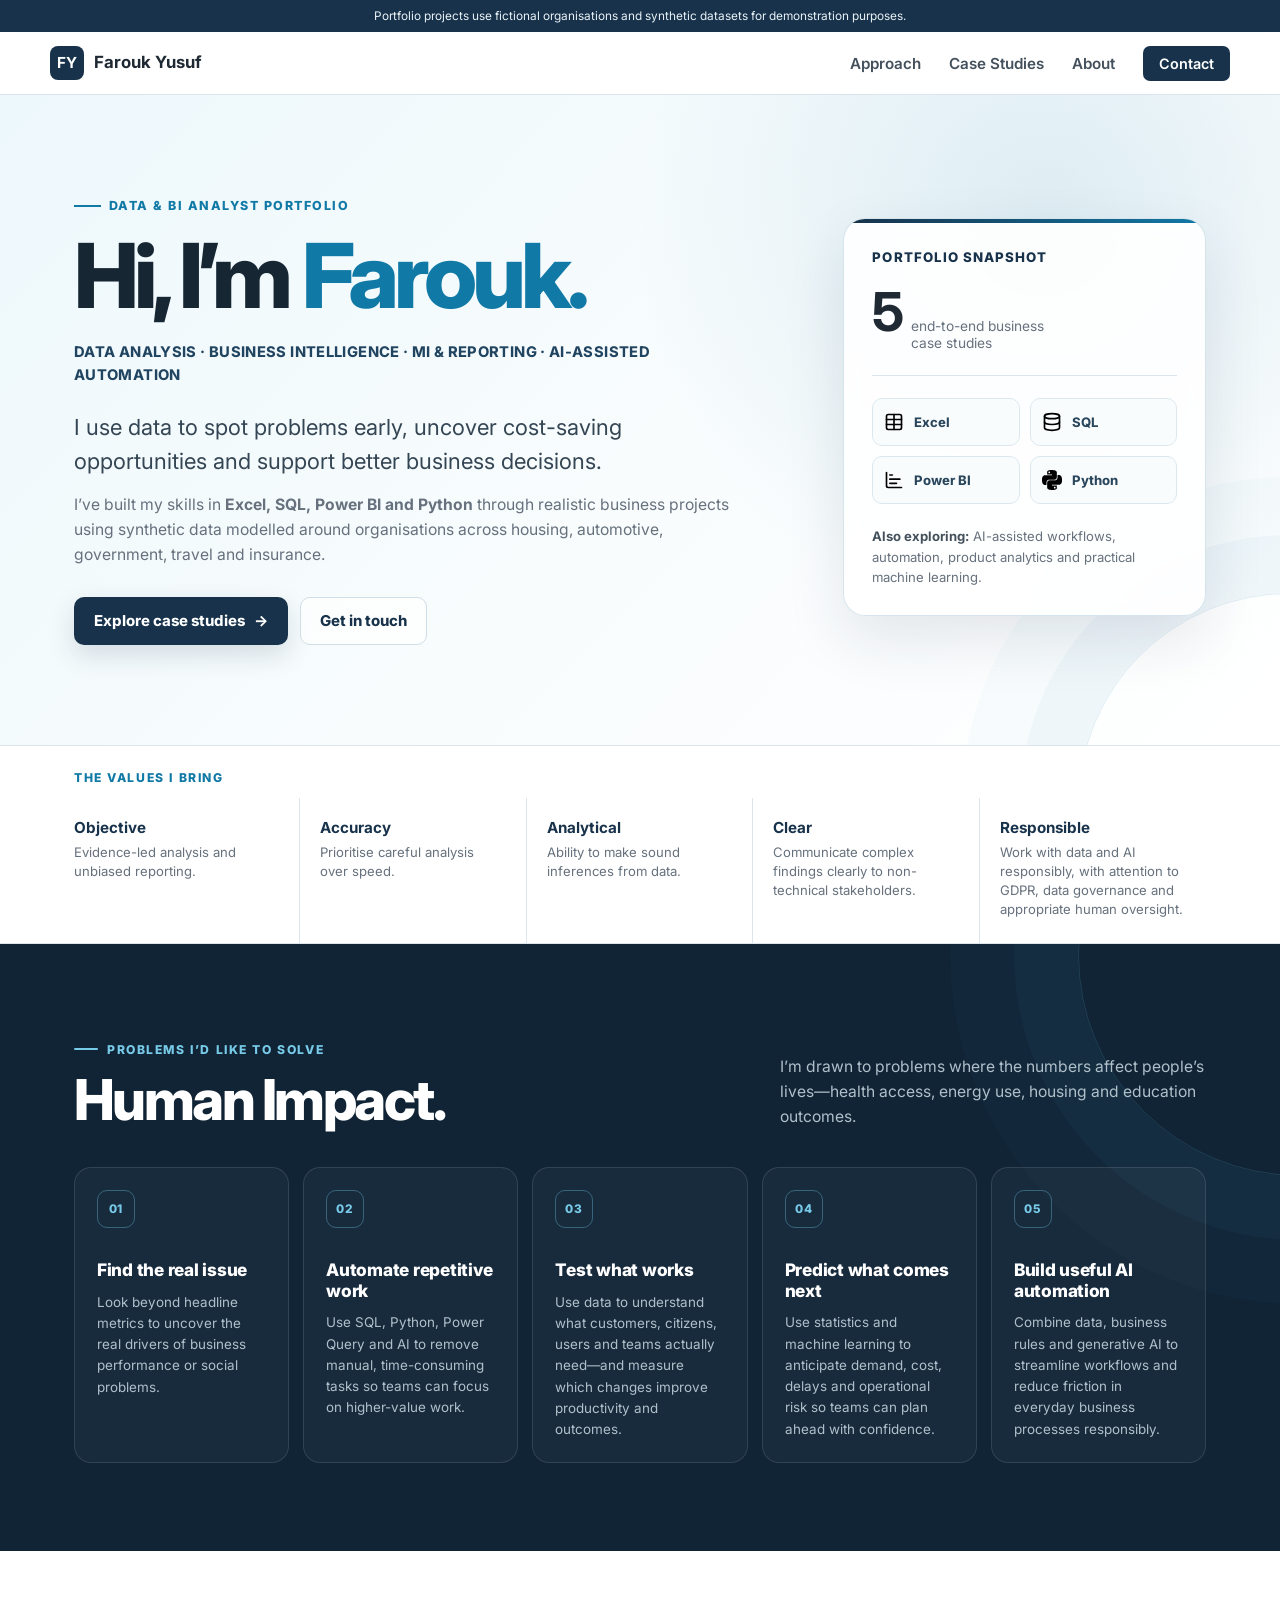
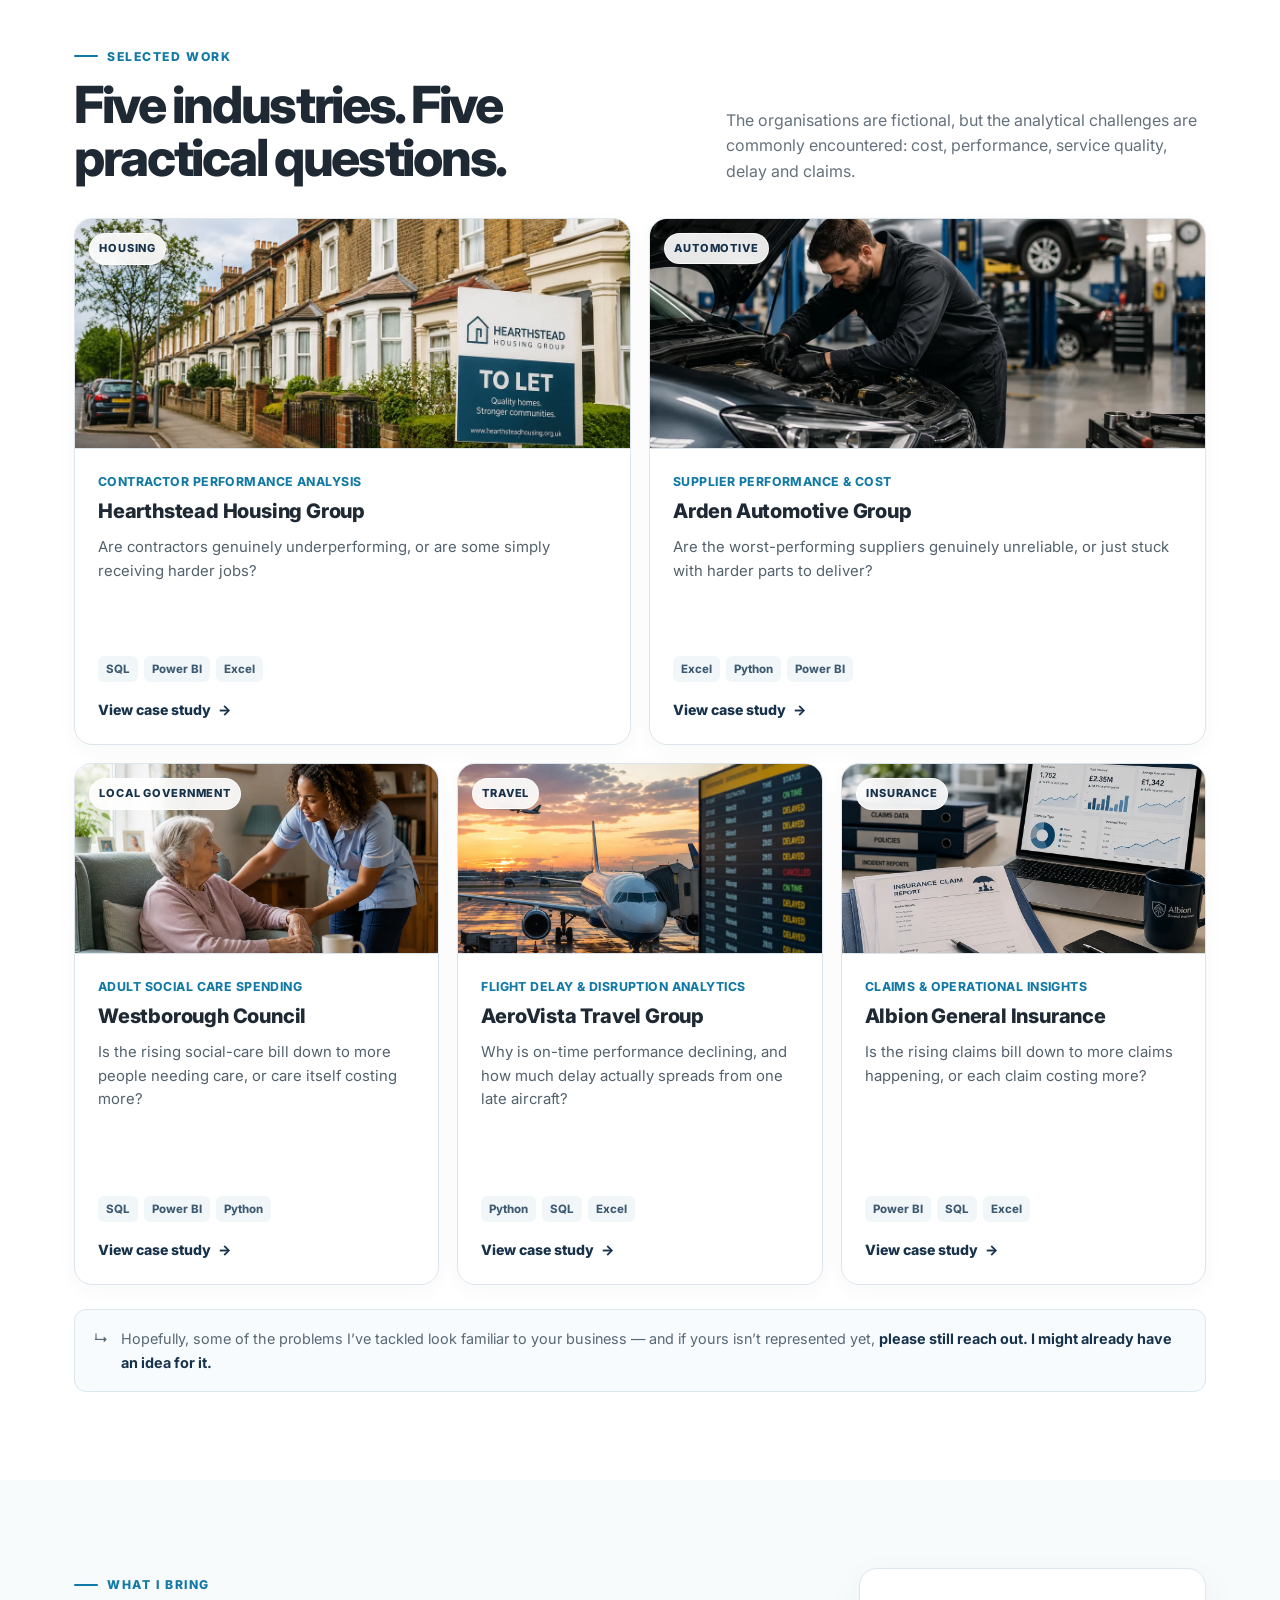
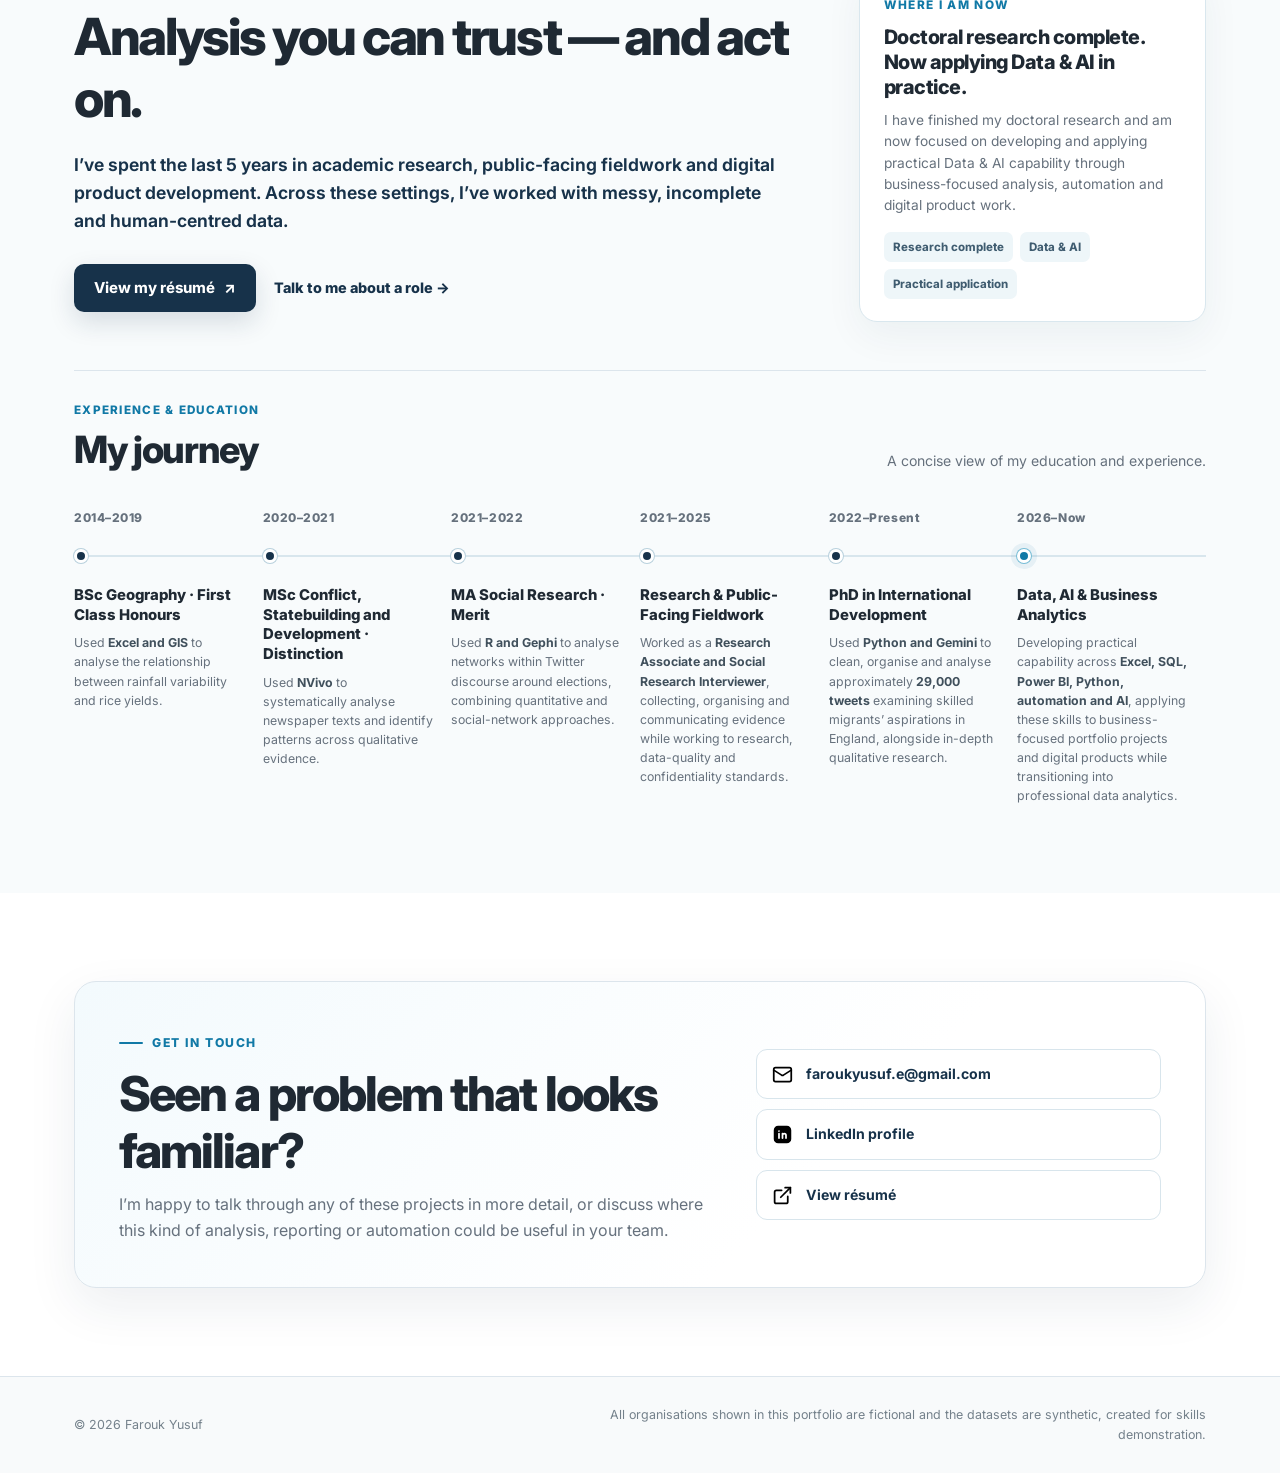
==== index.html @ c4bf954c "add project card photography" ====
<!doctype html>
<html lang="en">
<head>
  <meta charset="utf-8">
  <meta name="viewport" content="width=device-width, initial-scale=1">
  <title>Farouk Yusuf — Data & BI Analyst Portfolio</title>
  <meta name="description" content="Data analyst portfolio featuring end-to-end business case studies, AI-assisted automation and practical analysis across housing, automotive, local government, travel and insurance.">
  <link rel="preconnect" href="https://fonts.googleapis.com">
  <link rel="preconnect" href="https://fonts.gstatic.com" crossorigin>
  <link href="https://fonts.googleapis.com/css2?family=Inter:wght@400;500;600;700;800&display=swap" rel="stylesheet">
  <link rel="stylesheet" href="assets/css/tokens.css">
  <link rel="stylesheet" href="assets/css/base.css">
  <link rel="stylesheet" href="assets/css/layout.css">
  <link rel="stylesheet" href="assets/css/home.css">
  <link rel="stylesheet" href="assets/css/home-overrides.css">
  <link rel="icon" href="data:image/svg+xml,%3Csvg xmlns='http://www.w3.org/2000/svg' viewBox='0 0 100 100'%3E%3Crect width='100' height='100' rx='20' fill='%2317324a'/%3E%3Ctext x='50' y='68' font-size='58' font-family='Arial' font-weight='bold' fill='white' text-anchor='middle'%3EFY%3C/text%3E%3C/svg%3E">
</head>
<body class="homepage">

  <div class="disclaimer-strip">
    Portfolio projects use fictional organisations and synthetic datasets for demonstration purposes.
  </div>

  <header class="site-header">
    <div class="container nav">
      <a href="index.html" class="brand" aria-label="Farouk Yusuf, home">
        <span class="brand-mark">FY</span>
        Farouk Yusuf
      </a>
      <button class="nav-toggle" aria-label="Toggle navigation" aria-expanded="false" aria-controls="primary-navigation">
        <span></span><span></span><span></span>
      </button>
      <ul class="nav-links" id="primary-navigation">
        <li><a href="#problems">Approach</a></li>
        <li><a href="#case-studies">Case Studies</a></li>
        <li><a href="#about">About</a></li>
        <li><a href="#contact" class="nav-cta">Contact</a></li>
      </ul>
    </div>
  </header>

  <main>
    <section class="home-hero">
      <div class="container home-hero-grid">
        <div class="hero-copy">
          <div class="hero-kicker">Data &amp; BI Analyst Portfolio</div>
          <h1>Hi, I&rsquo;m <span>Farouk.</span></h1>
          <div class="hero-role">DATA ANALYSIS · BUSINESS INTELLIGENCE · MI &amp; REPORTING · AI-ASSISTED AUTOMATION</div>
          <p class="hero-lead">
            I use data to spot problems early, uncover cost-saving opportunities and support better business decisions.
          </p>
          <p class="hero-sub">
            I&rsquo;ve built my skills in <strong>Excel, SQL, Power BI and Python</strong> through realistic business projects using synthetic data modelled around organisations across housing, automotive, government, travel and insurance.
          </p>
          <div class="hero-actions">
            <a class="home-btn home-btn-primary" href="#case-studies">Explore case studies <span aria-hidden="true">→</span></a>
            <a class="home-btn home-btn-secondary" href="#contact">Get in touch</a>
          </div>
        </div>

        <aside class="snapshot-card" id="skills" aria-label="Portfolio snapshot">
          <div class="snapshot-label">Portfolio snapshot</div>
          <div class="snapshot-count">
            <strong>5</strong>
            <span>end-to-end business case studies</span>
          </div>
          <div class="snapshot-tools" aria-label="Core tools">
            <div class="snapshot-tool"><img src="assets/icons/excel.svg" alt=""> Excel</div>
            <div class="snapshot-tool"><img src="assets/icons/database.svg" alt=""> SQL</div>
            <div class="snapshot-tool"><img src="assets/icons/powerbi.svg" alt=""> Power BI</div>
            <div class="snapshot-tool"><img src="assets/icons/python.svg" alt=""> Python</div>
          </div>
          <p class="snapshot-industries"><strong>Also exploring:</strong> AI-assisted workflows, automation, product analytics and practical machine learning.</p>
        </aside>
      </div>
    </section>

    <section class="proof-strip" aria-labelledby="values-title">
      <div class="container">
        <div class="proof-title" id="values-title">The values I bring</div>
        <div class="proof-grid">
          <div class="proof-item"><strong>Objective</strong><span>Evidence-led analysis and unbiased reporting.</span></div>
          <div class="proof-item"><strong>Accuracy</strong><span>Prioritise careful analysis over speed.</span></div>
          <div class="proof-item"><strong>Analytical</strong><span>Ability to make sound inferences from data.</span></div>
          <div class="proof-item"><strong>Clear</strong><span>Communicate complex findings clearly to non-technical stakeholders.</span></div>
          <div class="proof-item"><strong>Responsible</strong><span>Work with data and AI responsibly, with attention to GDPR, data governance and appropriate human oversight.</span></div>
        </div>
      </div>
    </section>

    <section id="problems">
      <div class="container">
        <div class="problems-heading">
          <div>
            <div class="section-kicker">Problems I&rsquo;d Like to Solve</div>
            <h2>Human Impact.</h2>
          </div>
          <p>
            I&rsquo;m drawn to problems where the numbers affect people&rsquo;s lives&mdash;health access, energy use, housing and education outcomes.
          </p>
        </div>

        <div class="problem-grid">
          <article class="problem-card">
            <span class="problem-index">01</span>
            <h3>Find the real issue</h3>
            <p>Look beyond headline metrics to uncover the real drivers of business performance or social problems.</p>
          </article>

          <article class="problem-card">
            <span class="problem-index">02</span>
            <h3>Automate repetitive work</h3>
            <p>Use SQL, Python, Power Query and AI to remove manual, time-consuming tasks so teams can focus on higher-value work.</p>
          </article>

          <article class="problem-card">
            <span class="problem-index">03</span>
            <h3>Test what works</h3>
            <p>Use data to understand what customers, citizens, users and teams actually need&mdash;and measure which changes improve productivity and outcomes.</p>
          </article>

          <article class="problem-card">
            <span class="problem-index">04</span>
            <h3>Predict what comes next</h3>
            <p>Use statistics and machine learning to anticipate demand, cost, delays and operational risk so teams can plan ahead with confidence.</p>
          </article>

          <article class="problem-card">
            <span class="problem-index">05</span>
            <h3>Build useful AI automation</h3>
            <p>Combine data, business rules and generative AI to streamline workflows and reduce friction in everyday business processes responsibly.</p>
          </article>
        </div>
      </div>
    </section>

    <section id="case-studies">
      <div class="container">
        <div class="projects-heading">
          <div>
            <div class="section-kicker">Selected work</div>
            <h2>Five industries. Five practical questions.</h2>
          </div>
          <p>
            The organisations are fictional, but the analytical challenges are commonly encountered: cost, performance, service quality, delay and claims.
          </p>
        </div>

        <div class="project-grid">
          <article class="project-card">
            <div class="project-visual">
              <span class="project-industry">Housing</span>
              <img src="assets/images/project-cards/hearthstead-housing.webp" alt="Terraced housing with a Hearthstead Housing Group to-let sign" width="1200" height="800" loading="lazy" decoding="async">
            </div>
            <div class="project-body">
              <div class="project-meta">Contractor performance analysis</div>
              <h3>Hearthstead Housing Group</h3>
              <p class="project-question">Are contractors genuinely underperforming, or are some simply receiving harder jobs?</p>
              <div class="project-tags"><span class="project-tag">SQL</span><span class="project-tag">Power BI</span><span class="project-tag">Excel</span></div>
              <a class="project-link" href="case-studies/hearthstead.html">View case study</a>
            </div>
          </article>

          <article class="project-card">
            <div class="project-visual">
              <span class="project-industry">Automotive</span>
              <img src="assets/images/project-cards/arden-automotive.webp" alt="Mechanic inspecting a car in a busy automotive workshop" width="1200" height="800" loading="lazy" decoding="async">
            </div>
            <div class="project-body">
              <div class="project-meta">Supplier performance &amp; cost</div>
              <h3>Arden Automotive Group</h3>
              <p class="project-question">Are the worst-performing suppliers genuinely unreliable, or just stuck with harder parts to deliver?</p>
              <div class="project-tags"><span class="project-tag">Excel</span><span class="project-tag">Python</span><span class="project-tag">Power BI</span></div>
              <a class="project-link" href="case-studies/arden.html">View case study</a>
            </div>
          </article>

          <article class="project-card">
            <div class="project-visual">
              <span class="project-industry">Local Government</span>
              <img src="assets/images/project-cards/westborough-social-care.webp" alt="Care worker supporting an older woman at home" width="1200" height="800" loading="lazy" decoding="async">
            </div>
            <div class="project-body">
              <div class="project-meta">Adult social care spending</div>
              <h3>Westborough Council</h3>
              <p class="project-question">Is the rising social-care bill down to more people needing care, or care itself costing more?</p>
              <div class="project-tags"><span class="project-tag">SQL</span><span class="project-tag">Power BI</span><span class="project-tag">Python</span></div>
              <a class="project-link" href="case-studies/westborough.html">View case study</a>
            </div>
          </article>

          <article class="project-card">
            <div class="project-visual">
              <span class="project-industry">Travel</span>
              <img src="assets/images/project-cards/aerovista-air-travel.webp" alt="Aircraft at an airport beside a flight-status board at sunset" width="1200" height="1138" loading="lazy" decoding="async">
            </div>
            <div class="project-body">
              <div class="project-meta">Flight delay &amp; disruption analytics</div>
              <h3>AeroVista Travel Group</h3>
              <p class="project-question">Why is on-time performance declining, and how much delay actually spreads from one late aircraft?</p>
              <div class="project-tags"><span class="project-tag">Python</span><span class="project-tag">SQL</span><span class="project-tag">Excel</span></div>
              <a class="project-link" href="case-studies/aerovista.html">View case study</a>
            </div>
          </article>

          <article class="project-card">
            <div class="project-visual">
              <span class="project-industry">Insurance</span>
              <img src="assets/images/project-cards/albion-insurance-claims.webp" alt="Insurance claims dashboard and claim documents on an office desk" width="1200" height="880" loading="lazy" decoding="async">
            </div>
            <div class="project-body">
              <div class="project-meta">Claims &amp; operational insights</div>
              <h3>Albion General Insurance</h3>
              <p class="project-question">Is the rising claims bill down to more claims happening, or each claim costing more?</p>
              <div class="project-tags"><span class="project-tag">Power BI</span><span class="project-tag">SQL</span><span class="project-tag">Excel</span></div>
              <a class="project-link" href="case-studies/albion.html">View case study</a>
            </div>
          </article>
        </div>

        <div class="portfolio-note">
          <span aria-hidden="true">↳</span>
          <div>Hopefully, some of the problems I&rsquo;ve tackled look familiar to your business — and if yours isn&rsquo;t represented yet, <strong>please still reach out. I might already have an idea for it.</strong></div>
        </div>
      </div>
    </section>

    <section id="about">
      <div class="container">
        <div class="about-home-grid">
          <div class="about-home-copy">
            <div class="section-kicker">What I bring</div>
            <h2>Analysis you can trust — and act on.</h2>
            <p class="about-emphasis">
              I&rsquo;ve spent the last 5 years in academic research, public-facing fieldwork and digital product development. Across these settings, I&rsquo;ve worked with messy, incomplete and human-centred data.
            </p>
            <div class="about-actions">
              <a class="home-btn home-btn-primary" href="assets/docs/Farouk_Yusuf_Resume_Data_Analyst.pdf" target="_blank" rel="noopener">View my résumé <span aria-hidden="true">↗</span></a>
              <a class="text-link" href="#contact">Talk to me about a role →</a>
            </div>
          </div>

          <div class="about-now-card">
            <span class="about-now-label">Where I am now</span>
            <h3>Doctoral research complete. Now applying Data &amp; AI in practice.</h3>
            <p>I have finished my doctoral research and am now focused on developing and applying practical Data &amp; AI capability through business-focused analysis, automation and digital product work.</p>
            <div class="about-now-tags"><span>Research complete</span><span>Data &amp; AI</span><span>Practical application</span></div>
          </div>
        </div>

        <div class="journey-head">
          <div>
            <span class="journey-kicker">Experience &amp; education</span>
            <h3>My journey</h3>
          </div>
          <p>A concise view of my education and experience.</p>
        </div>

        <ol class="journey-timeline" aria-label="Education and career timeline">
          <li class="journey-step">
            <div class="journey-year">2014–2019</div>
            <div class="journey-dot" aria-hidden="true"></div>
            <div class="journey-content">
              <h4>BSc Geography · First Class Honours</h4>
              <p>Used <strong>Excel and GIS</strong> to analyse the relationship between rainfall variability and rice yields.</p>
            </div>
          </li>
          <li class="journey-step">
            <div class="journey-year">2020–2021</div>
            <div class="journey-dot" aria-hidden="true"></div>
            <div class="journey-content">
              <h4>MSc Conflict, Statebuilding and Development · Distinction</h4>
              <p>Used <strong>NVivo</strong> to systematically analyse newspaper texts and identify patterns across qualitative evidence.</p>
            </div>
          </li>
          <li class="journey-step">
            <div class="journey-year">2021–2022</div>
            <div class="journey-dot" aria-hidden="true"></div>
            <div class="journey-content">
              <h4>MA Social Research · Merit</h4>
              <p>Used <strong>R and Gephi</strong> to analyse networks within Twitter discourse around elections, combining quantitative and social-network approaches.</p>
            </div>
          </li>
          <li class="journey-step">
            <div class="journey-year">2021–2025</div>
            <div class="journey-dot" aria-hidden="true"></div>
            <div class="journey-content">
              <h4>Research &amp; Public-Facing Fieldwork</h4>
              <p>Worked as a <strong>Research Associate and Social Research Interviewer</strong>, collecting, organising and communicating evidence while working to research, data-quality and confidentiality standards.</p>
            </div>
          </li>
          <li class="journey-step">
            <div class="journey-year">2022–Present</div>
            <div class="journey-dot" aria-hidden="true"></div>
            <div class="journey-content">
              <h4>PhD in International Development</h4>
              <p>Used <strong>Python and Gemini</strong> to clean, organise and analyse approximately <strong>29,000 tweets</strong> examining skilled migrants&rsquo; aspirations in England, alongside in-depth qualitative research.</p>
            </div>
          </li>
          <li class="journey-step journey-step-current">
            <div class="journey-year">2026–Now</div>
            <div class="journey-dot" aria-hidden="true"></div>
            <div class="journey-content">
              <h4>Data, AI &amp; Business Analytics</h4>
              <p>Developing practical capability across <strong>Excel, SQL, Power BI, Python, automation and AI</strong>, applying these skills to business-focused portfolio projects and digital products while transitioning into professional data analytics.</p>
            </div>
          </li>
        </ol>
      </div>
    </section>

    <section id="contact">
      <div class="container">
        <div class="contact-panel">
          <div>
            <div class="section-kicker">Get in touch</div>
            <h2>Seen a problem that looks familiar?</h2>
            <p>I&rsquo;m happy to talk through any of these projects in more detail, or discuss where this kind of analysis, reporting or automation could be useful in your team.</p>
          </div>
          <div class="contact-actions">
            <a class="contact-link-card" href="mailto:faroukyusuf.e@gmail.com"><img src="assets/icons/mail.svg" alt=""> faroukyusuf.e@gmail.com</a>
            <a class="contact-link-card" href="https://www.linkedin.com/in/farouk-yusuf-fy" target="_blank" rel="noopener"><img src="assets/icons/linkedin.svg" alt=""> LinkedIn profile</a>
            <a class="contact-link-card" href="assets/docs/Farouk_Yusuf_Resume_Data_Analyst.pdf" target="_blank" rel="noopener"><img src="assets/icons/external-link.svg" alt=""> View résumé</a>
          </div>
        </div>
      </div>
    </section>
  </main>

  <footer class="home-footer">
    <div class="container">
      <p>© 2026 Farouk Yusuf</p>
      <p>All organisations shown in this portfolio are fictional and the datasets are synthetic, created for skills demonstration.</p>
    </div>
  </footer>

  <script src="assets/js/nav.js"></script>
  <script src="assets/js/main.js"></script>
</body>
</html>
---- assets/css/tokens.css ----
/* ==========================================================================
   Farouk Yusuf — Data & BI Analyst Portfolio
   Design tokens — colours, radius, sizing, shadow. Load first.
   ========================================================================== */

:root {
  --font-body: "Inter", ui-sans-serif, system-ui, -apple-system, BlinkMacSystemFont, "Segoe UI", sans-serif;

  --navy: #17324a;
  --navy-2: #214561;
  --navy-deep: #102436;
  --teal: #1179a6;
  --teal-light: #eaf6fb;
  --ink: #1f2933;
  --body: #44515d;
  --muted: #66717d;
  --line: #dce5ec;
  --bg: #ffffff;
  --bg-soft: #f7fafc;
  --good: #2e7d4f;
  --good-bg: #e8f4ec;
  --warn: #b3730a;
  --warn-bg: #fbf1e0;
  --bad: #b24c4c;
  --bad-bg: #fbeaea;
  --radius: 10px;
  --max: 1180px;
  --shadow: 0 18px 50px rgba(23, 50, 74, 0.08);
}
---- assets/css/base.css ----
/* ==========================================================================
   Base — reset, typography, container. Requires tokens.css.
   ========================================================================== */

* { box-sizing: border-box; }
html { scroll-behavior: smooth; }

body {
  margin: 0;
  font-family: var(--font-body);
  color: var(--body);
  background: var(--bg);
  line-height: 1.6;
  -webkit-font-smoothing: antialiased;
}

h1, h2, h3, h4 {
  color: var(--ink);
  font-weight: 800;
  line-height: 1.2;
  margin: 0 0 0.5em;
}

h1 { font-size: clamp(2.25rem, 5vw, 3.25rem); letter-spacing: -0.03em; line-height: 1.1; }
h2 { font-size: clamp(1.75rem, 3.5vw, 2.375rem); letter-spacing: -0.02em; }
h3 { font-size: 1.25rem; letter-spacing: -0.01em; }

p { margin: 0 0 1em; }
a { color: var(--teal); text-decoration: none; }
a:hover { text-decoration: underline; }

.container {
  max-width: var(--max);
  margin: 0 auto;
  padding: 0 24px;
}

img { max-width: 100%; display: block; }
---- assets/css/layout.css ----
/* ==========================================================================
   Layout — site header / navigation. The one block reused byte-for-byte
   across every page. Requires tokens.css, base.css.
   ========================================================================== */

.site-header {
  position: sticky;
  top: 0;
  z-index: 50;
  background: rgba(255, 255, 255, 0.92);
  backdrop-filter: saturate(180%) blur(8px);
  border-bottom: 1px solid var(--line);
}

.nav {
  display: flex;
  align-items: center;
  justify-content: space-between;
  padding: 14px 0;
}

.brand {
  display: flex;
  align-items: baseline;
  gap: 10px;
  font-weight: 700;
  color: var(--ink);
  font-size: 1.05rem;
}
.brand .brand-mark {
  display: inline-flex;
  align-items: center;
  justify-content: center;
  width: 34px;
  height: 34px;
  border-radius: 8px;
  background: var(--navy);
  color: #fff;
  font-size: 0.95rem;
  font-weight: 700;
  letter-spacing: 0.02em;
}
.brand:hover { text-decoration: none; }

.nav-links {
  display: flex;
  gap: 28px;
  align-items: center;
  list-style: none;
  margin: 0;
  padding: 0;
}
.nav-links a {
  color: var(--body);
  font-size: 0.95rem;
  font-weight: 600;
}
.nav-links a:hover { color: var(--teal); text-decoration: none; }

.nav-cta {
  background: var(--navy);
  color: #fff !important;
  padding: 9px 16px;
  border-radius: 7px;
  font-size: 0.9rem !important;
}
.nav-cta:hover { background: var(--teal); text-decoration: none; }

.nav-toggle {
  display: none;
  background: none;
  border: 1px solid var(--line);
  border-radius: 8px;
  width: 40px;
  height: 40px;
  cursor: pointer;
}
.nav-toggle span {
  display: block;
  width: 18px;
  height: 2px;
  background: var(--ink);
  margin: 4px auto;
}

@media (max-width: 760px) {
  .nav-toggle { display: block; }
  .nav-links {
    position: absolute;
    top: 100%;
    left: 0;
    right: 0;
    background: #fff;
    border-bottom: 1px solid var(--line);
    flex-direction: column;
    align-items: flex-start;
    gap: 0;
    padding: 8px 24px 16px;
    display: none;
  }
  .nav-links.open { display: flex; }
  .nav-links li { width: 100%; padding: 10px 0; border-bottom: 1px solid var(--line); }
  .nav-links li:last-child { border-bottom: none; }
}
---- assets/css/home.css ----
/* ========================================================================== 
   Homepage — Farouk Yusuf Data Analyst Portfolio
   Static HTML: no build step required.
   ========================================================================== */

/* ---------- Utilities ---------- */
.homepage .container {
  width: min(100% - 48px, var(--max));
}

.homepage section {
  padding: 88px 0;
}

.homepage .section-kicker {
  display: inline-flex;
  align-items: center;
  gap: 9px;
  margin-bottom: 12px;
  color: var(--teal);
  font-size: 0.76rem;
  font-weight: 800;
  letter-spacing: 0.13em;
  text-transform: uppercase;
}

.homepage .section-kicker::before {
  content: "";
  width: 24px;
  height: 2px;
  border-radius: 99px;
  background: currentColor;
}

.homepage .section-intro {
  max-width: 720px;
  color: var(--muted);
  font-size: 1.03rem;
}

/* ---------- Hero ---------- */
.home-hero {
  position: relative;
  overflow: hidden;
  background:
    radial-gradient(circle at 82% 20%, rgba(17, 121, 166, 0.12), transparent 26rem),
    linear-gradient(135deg, #edf8fc 0%, #f8fcfd 52%, #fff 100%);
  border-bottom: 1px solid var(--line);
  padding: 0 !important;
}

.home-hero::after {
  content: "";
  position: absolute;
  width: 420px;
  height: 420px;
  right: -220px;
  bottom: -270px;
  border: 1px solid rgba(17, 121, 166, 0.13);
  border-radius: 50%;
  box-shadow: 0 0 0 58px rgba(17, 121, 166, 0.035), 0 0 0 116px rgba(17, 121, 166, 0.025);
  pointer-events: none;
}

.home-hero-grid {
  min-height: 650px;
  display: grid;
  grid-template-columns: minmax(0, 1.35fr) minmax(310px, 0.72fr);
  align-items: center;
  gap: clamp(48px, 7vw, 92px);
  padding-top: 72px;
  padding-bottom: 78px;
}

.hero-copy {
  position: relative;
  z-index: 1;
}

.hero-copy .hero-kicker {
  display: inline-flex;
  align-items: center;
  gap: 8px;
  margin-bottom: 18px;
  color: var(--teal);
  font-size: 0.78rem;
  font-weight: 800;
  letter-spacing: 0.12em;
  text-transform: uppercase;
}

.hero-copy .hero-kicker::before {
  content: "";
  width: 27px;
  height: 2px;
  background: currentColor;
}

.hero-copy h1 {
  max-width: 800px;
  margin: 0 0 22px;
  color: #162633;
  font-size: clamp(3.25rem, 7vw, 5.7rem);
  line-height: 0.94;
  letter-spacing: -0.055em;
}

.hero-copy h1 span {
  color: var(--teal);
}

.hero-copy .hero-role {
  margin-bottom: 22px;
  color: var(--navy-2);
  font-size: 0.92rem;
  font-weight: 750;
  letter-spacing: 0.025em;
}

.hero-copy .hero-lead {
  max-width: 690px;
  margin-bottom: 14px;
  color: #344553;
  font-size: clamp(1.17rem, 1.8vw, 1.38rem);
  line-height: 1.55;
}

.hero-copy .hero-sub {
  max-width: 690px;
  margin-bottom: 0;
  color: var(--muted);
  font-size: 0.98rem;
}

.hero-actions {
  display: flex;
  flex-wrap: wrap;
  gap: 12px;
  margin-top: 30px;
}

.home-btn {
  display: inline-flex;
  align-items: center;
  justify-content: center;
  gap: 9px;
  min-height: 48px;
  padding: 0 19px;
  border: 1px solid transparent;
  border-radius: 10px;
  font-size: 0.94rem;
  font-weight: 750;
  text-decoration: none;
  transition: transform 160ms ease, background 160ms ease, border-color 160ms ease, color 160ms ease;
}

.home-btn:hover {
  transform: translateY(-2px);
  text-decoration: none;
}

.home-btn-primary {
  background: var(--navy);
  color: #fff;
  box-shadow: 0 10px 26px rgba(23, 50, 74, 0.15);
}

.home-btn-primary:hover {
  background: var(--teal);
}

.home-btn-secondary {
  border-color: #cfdee7;
  background: rgba(255, 255, 255, 0.72);
  color: var(--navy);
}

.home-btn-secondary:hover {
  border-color: var(--teal);
  color: var(--teal);
}

/* ---------- Snapshot ---------- */
.snapshot-card {
  position: relative;
  z-index: 1;
  overflow: hidden;
  padding: 28px;
  border: 1px solid rgba(210, 226, 235, 0.92);
  border-radius: 22px;
  background: rgba(255, 255, 255, 0.9);
  box-shadow: 0 24px 60px rgba(23, 50, 74, 0.11);
  backdrop-filter: blur(10px);
}

.snapshot-card::before {
  content: "";
  position: absolute;
  inset: 0 0 auto;
  height: 4px;
  background: linear-gradient(90deg, var(--navy), var(--teal));
}

.snapshot-label {
  color: var(--navy);
  font-size: 0.83rem;
  font-weight: 800;
  letter-spacing: 0.08em;
  text-transform: uppercase;
}

.snapshot-count {
  display: flex;
  align-items: baseline;
  gap: 9px;
  margin: 16px 0 22px;
  padding-bottom: 22px;
  border-bottom: 1px solid var(--line);
}

.snapshot-count strong {
  color: var(--ink);
  font-size: 3.35rem;
  line-height: 1;
  letter-spacing: -0.05em;
}

.snapshot-count span {
  max-width: 150px;
  color: var(--muted);
  font-size: 0.86rem;
  line-height: 1.3;
}

.snapshot-tools {
  display: grid;
  grid-template-columns: 1fr 1fr;
  gap: 10px;
}

.snapshot-tool {
  display: flex;
  align-items: center;
  gap: 10px;
  min-height: 48px;
  padding: 9px 11px;
  border: 1px solid #dce8ee;
  border-radius: 10px;
  background: #f9fcfd;
  color: #29465c;
  font-size: 0.82rem;
  font-weight: 750;
}

.snapshot-tool img {
  width: 20px;
  height: 20px;
}

.snapshot-industries {
  margin: 22px 0 0;
  color: var(--muted);
  font-size: 0.82rem;
  line-height: 1.55;
}

.snapshot-industries strong {
  color: var(--body);
}

/* ---------- Proof strip ---------- */
.proof-strip {
  padding: 0 !important;
  border-bottom: 1px solid var(--line);
  background: #fff;
}

.proof-grid {
  display: grid;
  grid-template-columns: repeat(4, 1fr);
}

.proof-item {
  padding: 25px 20px;
  border-right: 1px solid var(--line);
}

.proof-item:first-child {
  padding-left: 0;
}

.proof-item:last-child {
  border-right: 0;
}

.proof-item strong {
  display: block;
  margin-bottom: 3px;
  color: var(--ink);
  font-size: 0.95rem;
}

.proof-item span {
  color: var(--muted);
  font-size: 0.82rem;
}

/* ---------- Project section ---------- */
#case-studies {
  background: #fff;
}

.projects-heading {
  display: grid;
  grid-template-columns: 1fr minmax(300px, 480px);
  gap: 44px;
  align-items: end;
  margin-bottom: 34px;
}

.projects-heading h2 {
  max-width: 650px;
  margin: 0;
  font-size: clamp(2.35rem, 4vw, 3.45rem);
  line-height: 1.04;
  letter-spacing: -0.045em;
}

.projects-heading p {
  margin: 0;
  color: var(--muted);
}

.project-grid {
  display: grid;
  grid-template-columns: repeat(12, 1fr);
  gap: 18px;
}

.project-card {
  grid-column: span 4;
  overflow: hidden;
  border: 1px solid var(--line);
  border-radius: 18px;
  background: #fff;
  box-shadow: 0 6px 20px rgba(23, 50, 74, 0.035);
  transition: transform 180ms ease, box-shadow 180ms ease, border-color 180ms ease;
}

.project-card:nth-child(1),
.project-card:nth-child(2) {
  grid-column: span 6;
}

.project-card:hover {
  transform: translateY(-5px);
  border-color: #c7dce7;
  box-shadow: 0 22px 44px rgba(23, 50, 74, 0.09);
}

.project-visual {
  position: relative;
  height: 230px;
  overflow: hidden;
  border-bottom: 1px solid var(--line);
  background: #edf6fa;
}

.project-card:nth-child(n+3) .project-visual {
  height: 190px;
}

.project-visual::after {
  content: "";
  position: absolute;
  inset: 0;
  background: linear-gradient(180deg, transparent 55%, rgba(16, 36, 54, 0.08));
  pointer-events: none;
}

.project-visual img {
  width: 100%;
  height: 100%;
  object-fit: cover;
  object-position: center;
  transition: transform 260ms ease;
}

.project-card:hover .project-visual img {
  transform: scale(1.025);
}

.project-industry {
  position: absolute;
  z-index: 1;
  top: 14px;
  left: 14px;
  padding: 6px 9px;
  border: 1px solid rgba(255, 255, 255, 0.72);
  border-radius: 999px;
  background: rgba(255, 255, 255, 0.9);
  color: var(--navy);
  font-size: 0.69rem;
  font-weight: 800;
  letter-spacing: 0.08em;
  text-transform: uppercase;
  backdrop-filter: blur(8px);
}

.project-body {
  display: flex;
  min-height: 295px;
  flex-direction: column;
  padding: 23px;
}

.project-card:nth-child(n+3) .project-body {
  min-height: 330px;
}

.project-meta {
  margin-bottom: 7px;
  color: var(--teal);
  font-size: 0.77rem;
  font-weight: 750;
  letter-spacing: 0.035em;
  text-transform: uppercase;
}

.project-card h3 {
  margin-bottom: 13px;
  color: var(--ink);
  font-size: 1.25rem;
  line-height: 1.2;
}

.project-question {
  margin-bottom: 20px;
  color: #53616d;
  font-size: 0.93rem;
  line-height: 1.58;
}

.project-tags {
  display: flex;
  flex-wrap: wrap;
  gap: 6px;
  margin-top: auto;
  margin-bottom: 17px;
}

.project-tag {
  padding: 4px 8px;
  border-radius: 6px;
  background: #f1f6f9;
  color: #3d5a70;
  font-size: 0.72rem;
  font-weight: 750;
}

.project-link {
  display: inline-flex;
  align-items: center;
  gap: 7px;
  color: var(--navy);
  font-size: 0.88rem;
  font-weight: 800;
}

.project-link::after {
  content: "→";
  transition: transform 160ms ease;
}

.project-card:hover .project-link::after {
  transform: translateX(4px);
}

.project-link:hover {
  color: var(--teal);
  text-decoration: none;
}

.portfolio-note {
  display: flex;
  align-items: flex-start;
  gap: 13px;
  margin-top: 24px;
  padding: 17px 19px;
  border: 1px solid #d9e7ee;
  border-radius: 12px;
  background: #f7fbfd;
  color: #596875;
  font-size: 0.9rem;
}

.portfolio-note strong {
  color: var(--navy);
}

/* ---------- Approach ---------- */
#approach {
  background: var(--navy-deep);
  color: #d9e5eb;
}

#approach .section-kicker {
  color: #72c7e6;
}

#approach h2 {
  max-width: 650px;
  margin-bottom: 18px;
  color: #fff;
  font-size: clamp(2.25rem, 4vw, 3.2rem);
  letter-spacing: -0.04em;
}

#approach .section-intro {
  color: #afc0ca;
}

.approach-grid {
  display: grid;
  grid-template-columns: repeat(3, 1fr);
  gap: 16px;
  margin-top: 38px;
}

.approach-card {
  min-height: 245px;
  padding: 24px;
  border: 1px solid rgba(255, 255, 255, 0.11);
  border-radius: 16px;
  background: rgba(255, 255, 255, 0.035);
}

.approach-num {
  display: block;
  margin-bottom: 44px;
  color: #72c7e6;
  font-size: 0.78rem;
  font-weight: 800;
  letter-spacing: 0.12em;
}

.approach-card h3 {
  margin-bottom: 11px;
  color: #fff;
  font-size: 1.18rem;
}

.approach-card p {
  margin: 0;
  color: #afc0ca;
  font-size: 0.9rem;
}

/* ---------- About ---------- */
#about {
  background: #f8fbfc;
}

.about-home-grid {
  display: grid;
  grid-template-columns: minmax(0, 1.15fr) minmax(300px, 0.85fr);
  gap: clamp(44px, 7vw, 86px);
  align-items: start;
}

.about-home-copy h2 {
  max-width: 660px;
  margin-bottom: 22px;
  font-size: clamp(2.35rem, 4vw, 3.35rem);
  letter-spacing: -0.045em;
}

.about-home-copy p {
  max-width: 720px;
  color: #4c5b67;
  font-size: 1rem;
}

.about-home-copy .about-emphasis {
  color: var(--navy);
  font-size: 1.1rem;
  font-weight: 650;
}

.about-points {
  margin: 0;
  padding: 0;
  list-style: none;
  border-top: 1px solid var(--line);
}

.about-points li {
  display: grid;
  grid-template-columns: 115px 1fr;
  gap: 14px;
  padding: 17px 0;
  border-bottom: 1px solid var(--line);
  font-size: 0.88rem;
}

.about-points strong {
  color: var(--ink);
}

.about-points span {
  color: var(--muted);
}

/* ---------- Contact ---------- */
#contact {
  background: #fff;
}

.contact-panel {
  display: grid;
  grid-template-columns: 1.2fr 0.8fr;
  gap: 30px;
  align-items: center;
  padding: 44px;
  border: 1px solid var(--line);
  border-radius: 22px;
  background: linear-gradient(135deg, #f3fafd, #ffffff 65%);
  box-shadow: var(--shadow);
}

.contact-panel h2 {
  margin-bottom: 12px;
  font-size: clamp(2rem, 4vw, 3rem);
  letter-spacing: -0.04em;
}

.contact-panel p {
  max-width: 620px;
  margin: 0;
  color: var(--muted);
}

.contact-actions {
  display: flex;
  flex-direction: column;
  gap: 10px;
}

.contact-link-card {
  display: flex;
  align-items: center;
  gap: 13px;
  padding: 13px 15px;
  border: 1px solid #d8e5ec;
  border-radius: 11px;
  background: #fff;
  color: var(--navy);
  font-size: 0.88rem;
  font-weight: 700;
}

.contact-link-card:hover {
  border-color: var(--teal);
  color: var(--teal);
  text-decoration: none;
}

.contact-link-card img {
  width: 21px;
  height: 21px;
}

/* ---------- Footer ---------- */
.home-footer {
  border-top: 1px solid var(--line);
  background: #f8fafb;
  padding: 28px 0;
}

.home-footer .container {
  display: flex;
  justify-content: space-between;
  gap: 18px;
  align-items: center;
}

.home-footer p {
  margin: 0;
  color: #74818b;
  font-size: 0.78rem;
}

.home-footer p:last-child {
  max-width: 650px;
  text-align: right;
}

/* ---------- Responsive ---------- */
@media (max-width: 980px) {
  .home-hero-grid {
    grid-template-columns: 1fr;
    min-height: auto;
    gap: 42px;
    padding-top: 64px;
  }

  .snapshot-card {
    max-width: 620px;
  }

  .projects-heading,
  .about-home-grid,
  .contact-panel {
    grid-template-columns: 1fr;
  }

  .project-card,
  .project-card:nth-child(1),
  .project-card:nth-child(2) {
    grid-column: span 6;
  }

  .project-card:nth-child(5) {
    grid-column: 4 / span 6;
  }

  .approach-grid {
    grid-template-columns: 1fr;
  }

  .approach-card {
    min-height: 0;
  }

  .approach-num {
    margin-bottom: 24px;
  }
}

@media (max-width: 760px) {
  .homepage .container {
    width: min(100% - 36px, var(--max));
  }

  .homepage section {
    padding: 66px 0;
  }

  .home-hero-grid {
    padding-top: 48px;
    padding-bottom: 56px;
  }

  .hero-copy h1 {
    font-size: clamp(3rem, 15vw, 4.4rem);
  }

  .proof-grid {
    grid-template-columns: 1fr 1fr;
  }

  .proof-item,
  .proof-item:first-child {
    padding: 18px 12px;
    border-bottom: 1px solid var(--line);
  }

  .proof-item:nth-child(2) {
    border-right: 0;
  }

  .proof-item:nth-child(3),
  .proof-item:nth-child(4) {
    border-bottom: 0;
  }

  .project-card,
  .project-card:nth-child(1),
  .project-card:nth-child(2),
  .project-card:nth-child(5) {
    grid-column: 1 / -1;
  }

  .project-body,
  .project-card:nth-child(n+3) .project-body {
    min-height: 0;
  }

  .project-visual,
  .project-card:nth-child(n+3) .project-visual {
    height: 210px;
  }

  .contact-panel {
    padding: 28px 22px;
  }

  .home-footer .container {
    align-items: flex-start;
    flex-direction: column;
  }

  .home-footer p:last-child {
    text-align: left;
  }
}

@media (max-width: 480px) {
  .snapshot-tools {
    grid-template-columns: 1fr;
  }

  .proof-grid {
    grid-template-columns: 1fr;
  }

  .proof-item,
  .proof-item:first-child,
  .proof-item:nth-child(2),
  .proof-item:nth-child(3) {
    padding: 14px 0;
    border-right: 0;
    border-bottom: 1px solid var(--line);
  }

  .proof-item:last-child {
    border-bottom: 0;
  }

  .about-points li {
    grid-template-columns: 1fr;
    gap: 4px;
  }
}


/* ========================================================================== 
   V2 refinements — values, problem areas, industry visuals & résumé journey
   ========================================================================== */
.disclaimer-strip{background:#17324a;color:#e9f2f7;font-size:.74rem;text-align:center;padding:.42rem 1rem}
.proof-grid{grid-template-columns:repeat(5,1fr)}
.proof-item{min-width:0}.proof-item strong{color:var(--navy)}

#problems{position:relative;overflow:hidden;background:var(--navy-deep);color:#d9e5eb}
#problems::after{content:"";position:absolute;width:440px;height:440px;right:-240px;top:-210px;border:1px solid rgba(114,199,230,.16);border-radius:50%;box-shadow:0 0 0 64px rgba(114,199,230,.035),0 0 0 128px rgba(114,199,230,.02);pointer-events:none}
#problems .container{position:relative;z-index:1}#problems .section-kicker{color:#78cbe8}
.problems-heading{display:grid;grid-template-columns:minmax(0,1.1fr) minmax(300px,.72fr);gap:54px;align-items:end;margin-bottom:38px}
.problems-heading h2{max-width:760px;margin:0;color:#fff;font-size:clamp(2.35rem,4.4vw,3.65rem);line-height:1.03;letter-spacing:-.045em}
.problems-heading p{margin:0;color:#afc0ca;font-size:.98rem}
.problem-grid{display:grid;grid-template-columns:repeat(6,1fr);gap:16px}
.problem-card{grid-column:span 2;min-height:272px;padding:25px;border:1px solid rgba(255,255,255,.11);border-radius:17px;background:rgba(255,255,255,.035);transition:transform 180ms ease,border-color 180ms ease,background 180ms ease}
.problem-card-wide{grid-column:span 3;min-height:250px}.problem-card:hover{transform:translateY(-3px);border-color:rgba(114,199,230,.34);background:rgba(255,255,255,.055)}
.problem-index{display:inline-flex;align-items:center;justify-content:center;width:38px;height:38px;margin-bottom:40px;border:1px solid rgba(114,199,230,.36);border-radius:10px;color:#78cbe8;font-size:.74rem;font-weight:800;letter-spacing:.08em}
.problem-card h3{margin:0 0 11px;color:#fff;font-size:1.2rem;letter-spacing:-.015em}.problem-card p{margin:0;color:#afc0ca;font-size:.9rem;line-height:1.64}

.project-visual{background:#eef7fa}.project-visual::after{background:linear-gradient(180deg,transparent 70%,rgba(16,36,54,.035))}
.project-visual img{object-fit:cover;object-position:center}.project-card:hover .project-visual img{transform:scale(1.012)}

#about{background:#f8fbfc}.about-home-grid{grid-template-columns:minmax(0,1.18fr) minmax(330px,.72fr);gap:clamp(42px,6vw,78px);align-items:stretch}
.about-home-copy h2{max-width:720px}.about-home-copy p{max-width:760px}
.about-actions{display:flex;align-items:center;flex-wrap:wrap;gap:18px;margin-top:28px}.text-link{color:var(--navy);font-size:.9rem;font-weight:800;text-decoration:none}.text-link:hover{color:var(--teal);text-decoration:none}
.about-now-card{align-self:stretch;padding:28px;border:1px solid #d9e7ee;border-radius:18px;background:#fff;box-shadow:0 14px 38px rgba(23,50,74,.055)}
.about-now-label{display:inline-block;margin-bottom:18px;color:var(--teal);font-size:.74rem;font-weight:800;letter-spacing:.11em;text-transform:uppercase}
.about-now-card h3{margin:0 0 13px;color:var(--ink);font-size:1.45rem;line-height:1.25;letter-spacing:-.025em}.about-now-card p{margin:0;color:var(--muted);font-size:.9rem;line-height:1.65}
.about-now-tags{display:flex;flex-wrap:wrap;gap:7px;margin-top:20px}.about-now-tags span{padding:6px 9px;border-radius:7px;background:#eef6f9;color:#3f5c70;font-size:.72rem;font-weight:750}

.journey-head{display:flex;align-items:end;justify-content:space-between;gap:36px;margin-top:68px;padding-top:36px;border-top:1px solid var(--line)}
.journey-kicker{display:block;margin-bottom:7px;color:var(--teal);font-size:.73rem;font-weight:800;letter-spacing:.11em;text-transform:uppercase}
.journey-head h3{max-width:650px;margin:0;color:var(--ink);font-size:clamp(1.65rem,3vw,2.25rem);letter-spacing:-.035em}.journey-head p{max-width:360px;margin:0;color:var(--muted);font-size:.88rem}
.journey-timeline{position:relative;display:grid;grid-template-columns:repeat(4,1fr);gap:0;margin:42px 0 0;padding:0;list-style:none}.journey-timeline::before{content:"";position:absolute;top:47px;left:0;right:0;height:2px;background:#d8e6ed}
.journey-step{position:relative;min-width:0;padding-right:24px}.journey-year{min-height:30px;color:var(--muted);font-size:.75rem;font-weight:800;letter-spacing:.045em}
.journey-dot{position:relative;z-index:1;width:14px;height:14px;margin:11px 0 23px;border:3px solid #fff;border-radius:50%;background:var(--navy);box-shadow:0 0 0 1px #b9d1dd}.journey-step-current .journey-dot{background:var(--teal);box-shadow:0 0 0 1px #77bdd6,0 0 0 6px rgba(17,121,166,.08)}
.journey-content h4{margin:0 0 8px;color:var(--ink);font-size:1rem;line-height:1.35}.journey-content p{margin:0;color:var(--muted);font-size:.81rem;line-height:1.58}.journey-content strong{color:#40505c}

@media(max-width:1050px){.proof-grid{grid-template-columns:repeat(5,minmax(0,1fr))}.proof-item{padding-left:14px;padding-right:14px}.problems-heading{grid-template-columns:1fr;gap:20px}}
@media(max-width:980px){.problem-card,.problem-card-wide{grid-column:span 3}.problem-card:last-child{grid-column:2/span 4}.journey-head{align-items:flex-start;flex-direction:column;gap:12px}.journey-timeline{grid-template-columns:1fr 1fr;gap:34px 26px}.journey-timeline::before{display:none}.journey-step{padding:0}.journey-dot{margin-bottom:15px}}
@media(max-width:820px){.proof-grid{grid-template-columns:repeat(2,1fr)}.proof-item,.proof-item:first-child{padding:18px 14px;border-right:1px solid var(--line);border-bottom:1px solid var(--line)}.proof-item:nth-child(2n){border-right:0}.proof-item:nth-last-child(-n+2){border-bottom:0}.proof-item:last-child{grid-column:1/-1;border-right:0;border-bottom:0;text-align:center}}
@media(max-width:760px){.problem-grid{grid-template-columns:1fr}.problem-card,.problem-card-wide,.problem-card:last-child{grid-column:1/-1;min-height:0}.problem-index{margin-bottom:25px}.about-now-card{padding:24px}.journey-timeline{grid-template-columns:1fr;gap:0;margin-top:32px}.journey-step{display:grid;grid-template-columns:78px 18px 1fr;gap:0 12px;padding-bottom:30px}.journey-step::after{content:"";position:absolute;left:98px;top:36px;bottom:-2px;width:2px;background:#d8e6ed}.journey-step:last-child::after{display:none}.journey-year{grid-column:1;grid-row:1;padding-top:3px}.journey-dot{grid-column:2;grid-row:1;margin:0}.journey-content{grid-column:3;grid-row:1}}
@media(max-width:500px){.proof-grid{grid-template-columns:1fr}.proof-item,.proof-item:first-child,.proof-item:nth-child(2n),.proof-item:nth-last-child(-n+2),.proof-item:last-child{grid-column:auto;padding:14px 0;border-right:0;border-bottom:1px solid var(--line);text-align:left}.proof-item:last-child{border-bottom:0}.journey-step{grid-template-columns:70px 16px 1fr;gap:0 10px}.journey-step::after{left:87px}}
---- assets/css/home-overrides.css ----
/* Homepage refinements: values and five-card problems layout */
.proof-strip {
  padding: 22px 0 0 !important;
}

.proof-title {
  margin-bottom: 10px;
  color: var(--teal);
  font-size: 0.76rem;
  font-weight: 800;
  letter-spacing: 0.13em;
  text-transform: uppercase;
}

.proof-grid {
  grid-template-columns: repeat(5, minmax(0, 1fr));
}

.proof-item {
  min-width: 0;
  padding-top: 18px;
  padding-bottom: 24px;
}

.proof-item span {
  display: block;
  line-height: 1.45;
}

.problem-grid {
  grid-template-columns: repeat(5, minmax(0, 1fr));
  gap: 14px;
}

.problem-card,
.problem-card-wide,
.problem-card:last-child {
  grid-column: auto;
  min-height: 285px;
  padding: 22px;
}

.problem-index {
  margin-bottom: 32px;
}

.problem-card h3 {
  font-size: 1.08rem;
}

.problem-card p {
  font-size: 0.84rem;
  line-height: 1.58;
}

.about-home-grid {
  grid-template-columns: minmax(0, 1.35fr) minmax(280px, 0.65fr);
  gap: clamp(32px, 5vw, 64px);
  align-items: start;
}

.about-now-card {
  align-self: start;
  padding: 22px 24px;
}

.about-now-label {
  margin-bottom: 11px;
}

.about-now-card h3 {
  margin-bottom: 10px;
  font-size: 1.24rem;
}

.about-now-card p {
  font-size: 0.86rem;
  line-height: 1.55;
}

.about-now-tags {
  margin-top: 15px;
}

.journey-head {
  margin-top: 48px;
  padding-top: 30px;
}

.journey-head h3 {
  font-size: clamp(1.8rem, 3vw, 2.35rem);
}

.journey-timeline {
  grid-template-columns: repeat(6, minmax(0, 1fr));
  margin-top: 36px;
}

.journey-step {
  padding-right: 18px;
}

.journey-content h4 {
  font-size: 0.93rem;
  line-height: 1.32;
}

.journey-content p {
  font-size: 0.77rem;
  line-height: 1.55;
}

@media (max-width: 1180px) {
  .problem-grid {
    grid-template-columns: repeat(3, minmax(0, 1fr));
  }

  .problem-card,
  .problem-card-wide,
  .problem-card:last-child {
    grid-column: auto;
    min-height: 250px;
  }

  .journey-timeline {
    grid-template-columns: repeat(3, minmax(0, 1fr));
    gap: 34px 24px;
  }

  .journey-timeline::before {
    display: none;
  }

  .journey-step {
    padding-right: 18px;
  }

  .journey-dot {
    margin-bottom: 14px;
  }
}

@media (max-width: 820px) {
  .proof-grid {
    grid-template-columns: repeat(2, 1fr);
  }

  .problem-grid {
    grid-template-columns: repeat(2, minmax(0, 1fr));
  }

  .about-home-grid {
    grid-template-columns: 1fr;
  }

  .about-now-card {
    max-width: 620px;
  }

  .journey-head {
    align-items: flex-start;
    flex-direction: column;
    gap: 10px;
  }
}

@media (max-width: 680px) {
  .journey-timeline {
    grid-template-columns: 1fr;
    gap: 0;
    margin-top: 30px;
  }

  .journey-step {
    display: grid;
    grid-template-columns: 78px 18px minmax(0, 1fr);
    gap: 0 12px;
    padding: 0 0 30px;
  }

  .journey-step::after {
    content: "";
    position: absolute;
    top: 36px;
    bottom: -2px;
    left: 98px;
    width: 2px;
    background: #d8e6ed;
  }

  .journey-step:last-child::after {
    display: none;
  }

  .journey-year {
    grid-column: 1;
    grid-row: 1;
    padding-top: 3px;
  }

  .journey-dot {
    grid-column: 2;
    grid-row: 1;
    margin: 0;
  }

  .journey-content {
    grid-column: 3;
    grid-row: 1;
  }

  .journey-content h4 {
    font-size: 0.96rem;
  }

  .journey-content p {
    font-size: 0.81rem;
  }
}

@media (max-width: 560px) {
  .proof-grid,
  .problem-grid {
    grid-template-columns: 1fr;
  }

  .proof-item,
  .proof-item:first-child,
  .proof-item:nth-child(2n),
  .proof-item:nth-last-child(-n+2),
  .proof-item:last-child {
    grid-column: auto;
    text-align: left;
  }

  .problem-card,
  .problem-card-wide,
  .problem-card:last-child {
    min-height: 0;
  }
}

@media (max-width: 480px) {
  .journey-step {
    grid-template-columns: 70px 16px minmax(0, 1fr);
    gap: 0 10px;
  }

  .journey-step::after {
    left: 87px;
  }
}
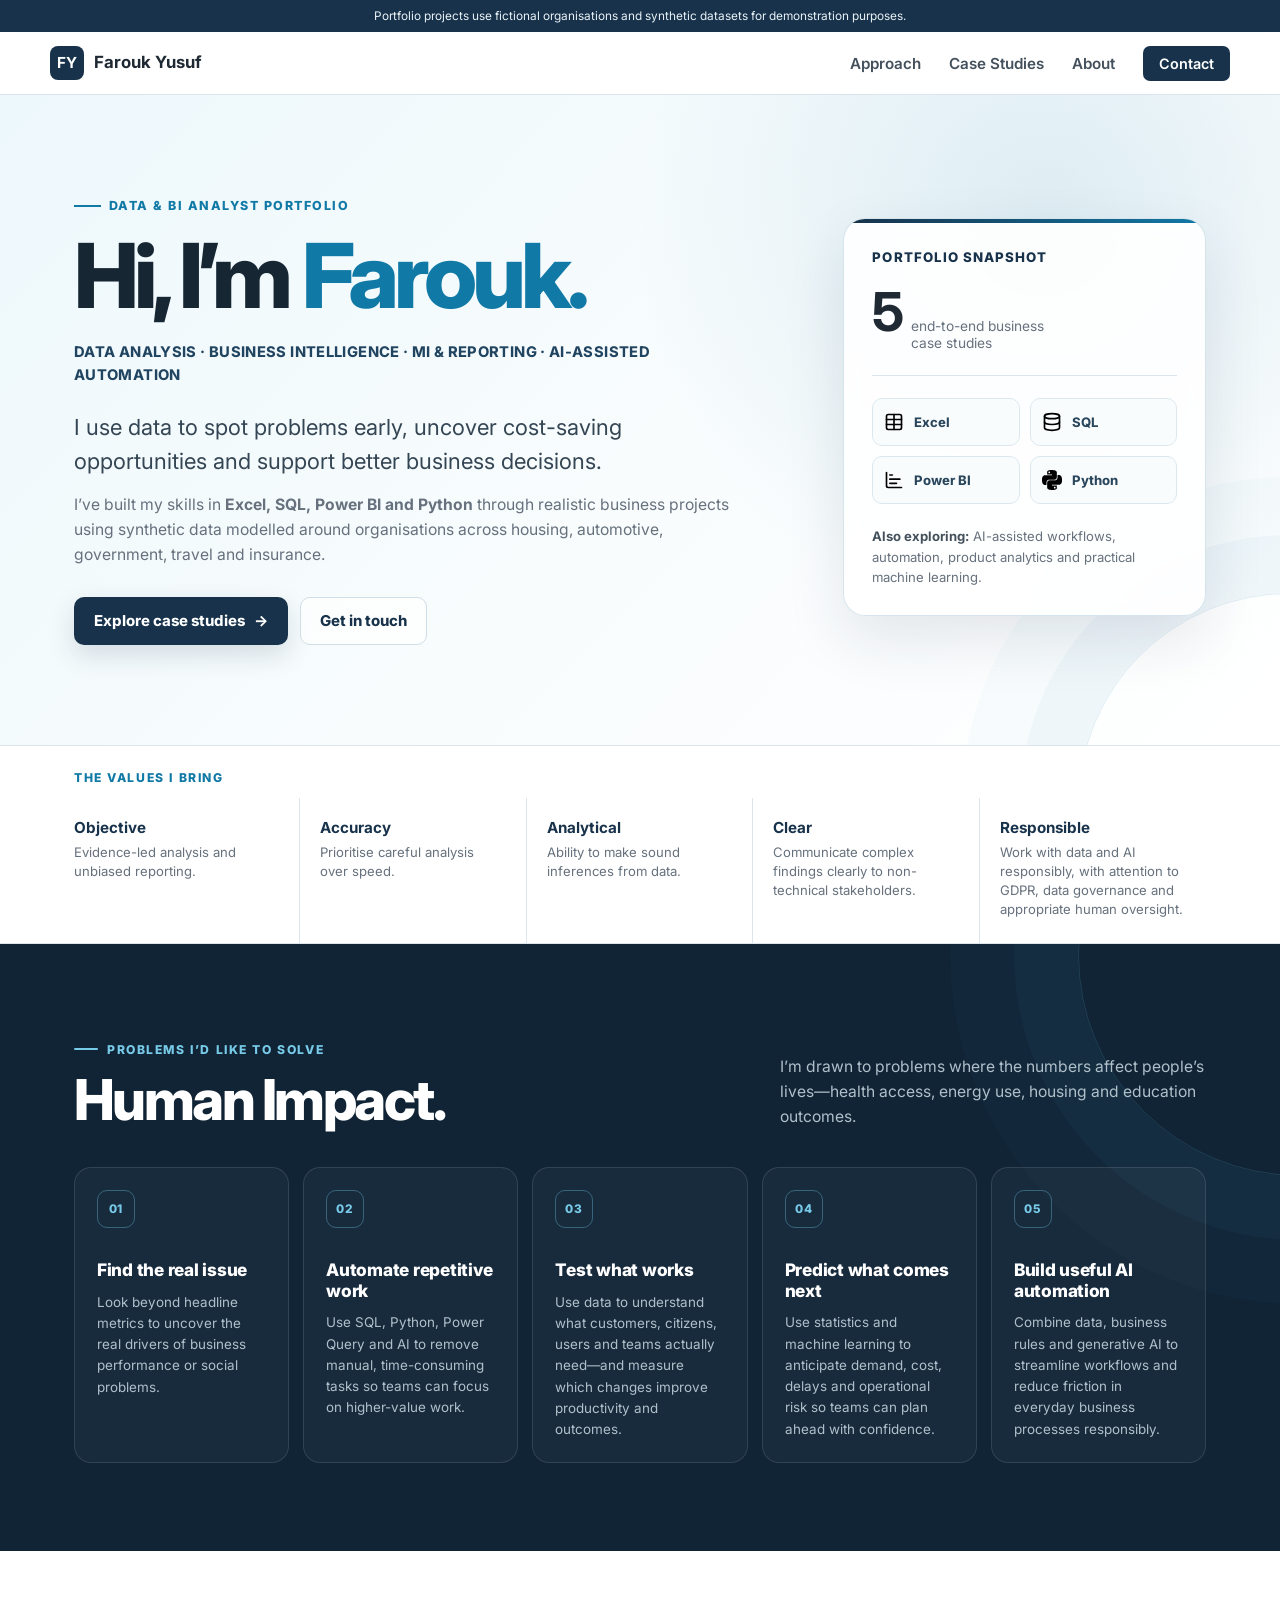
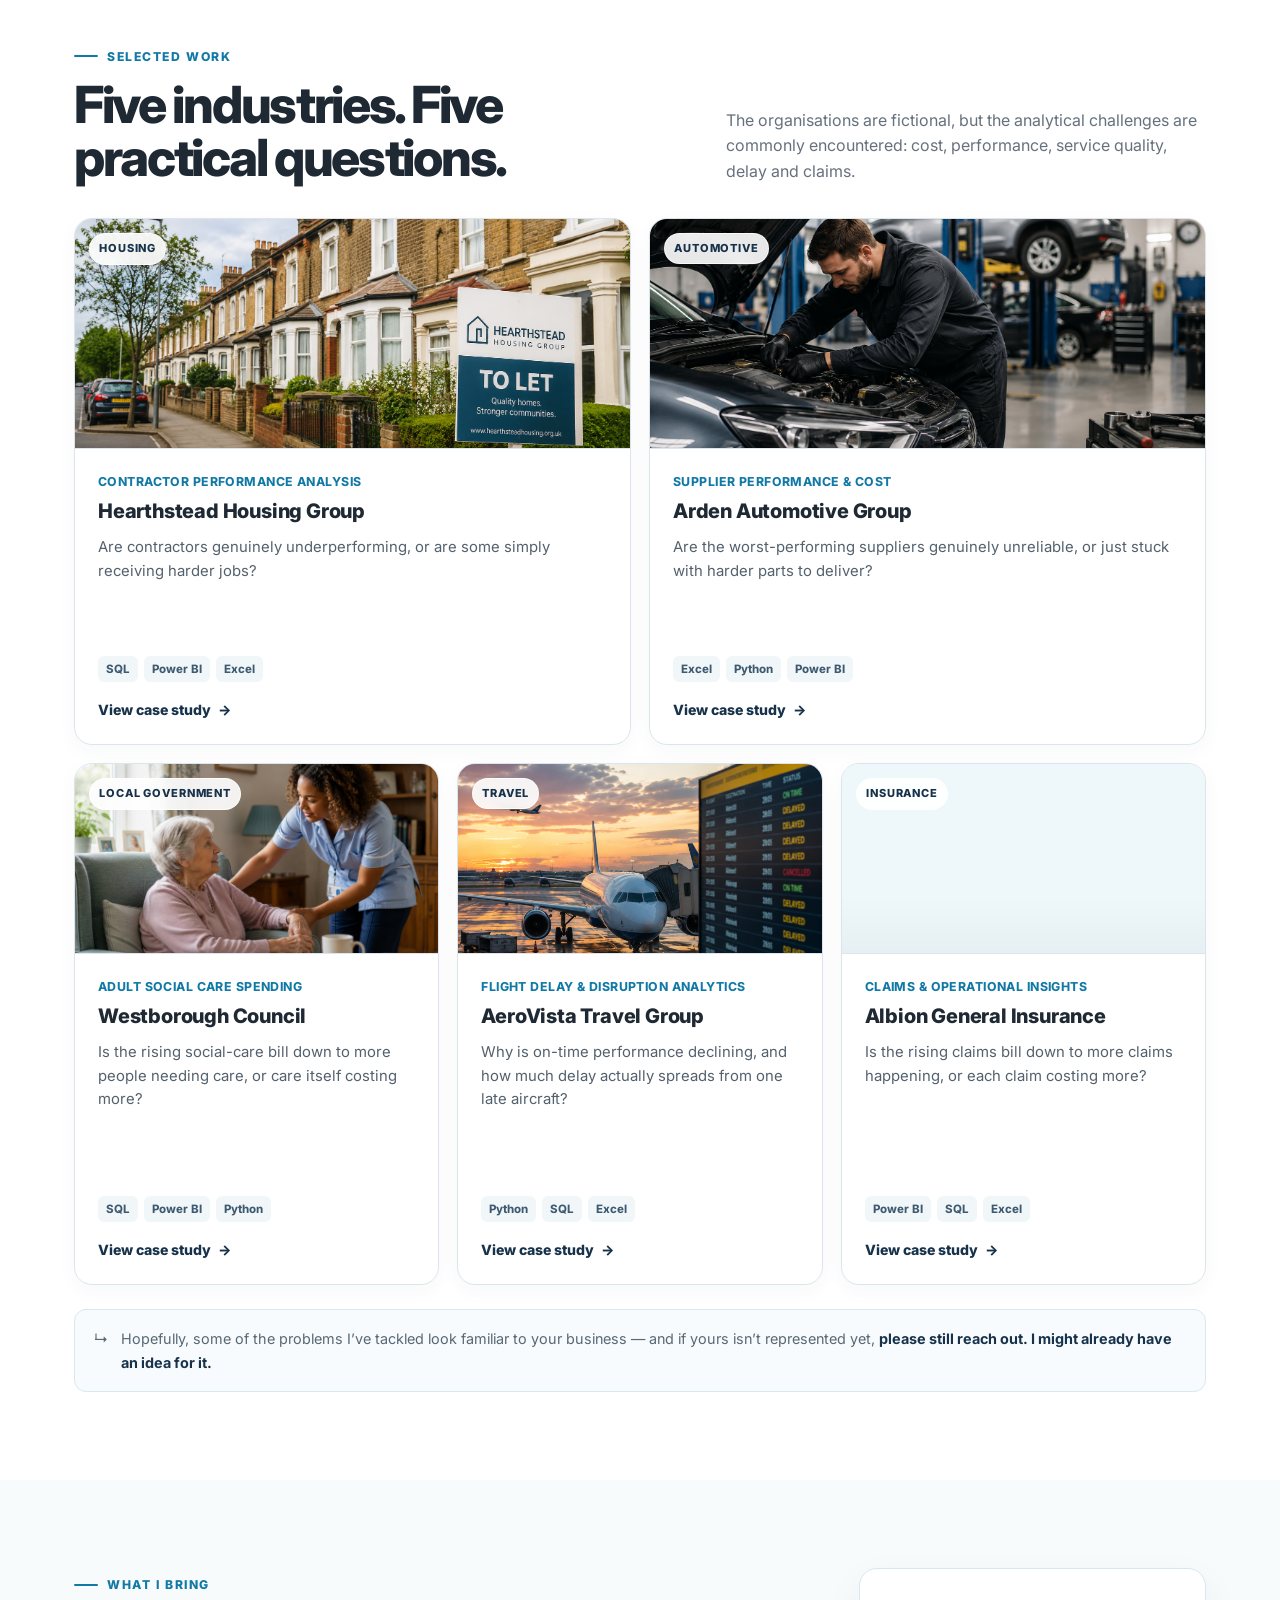
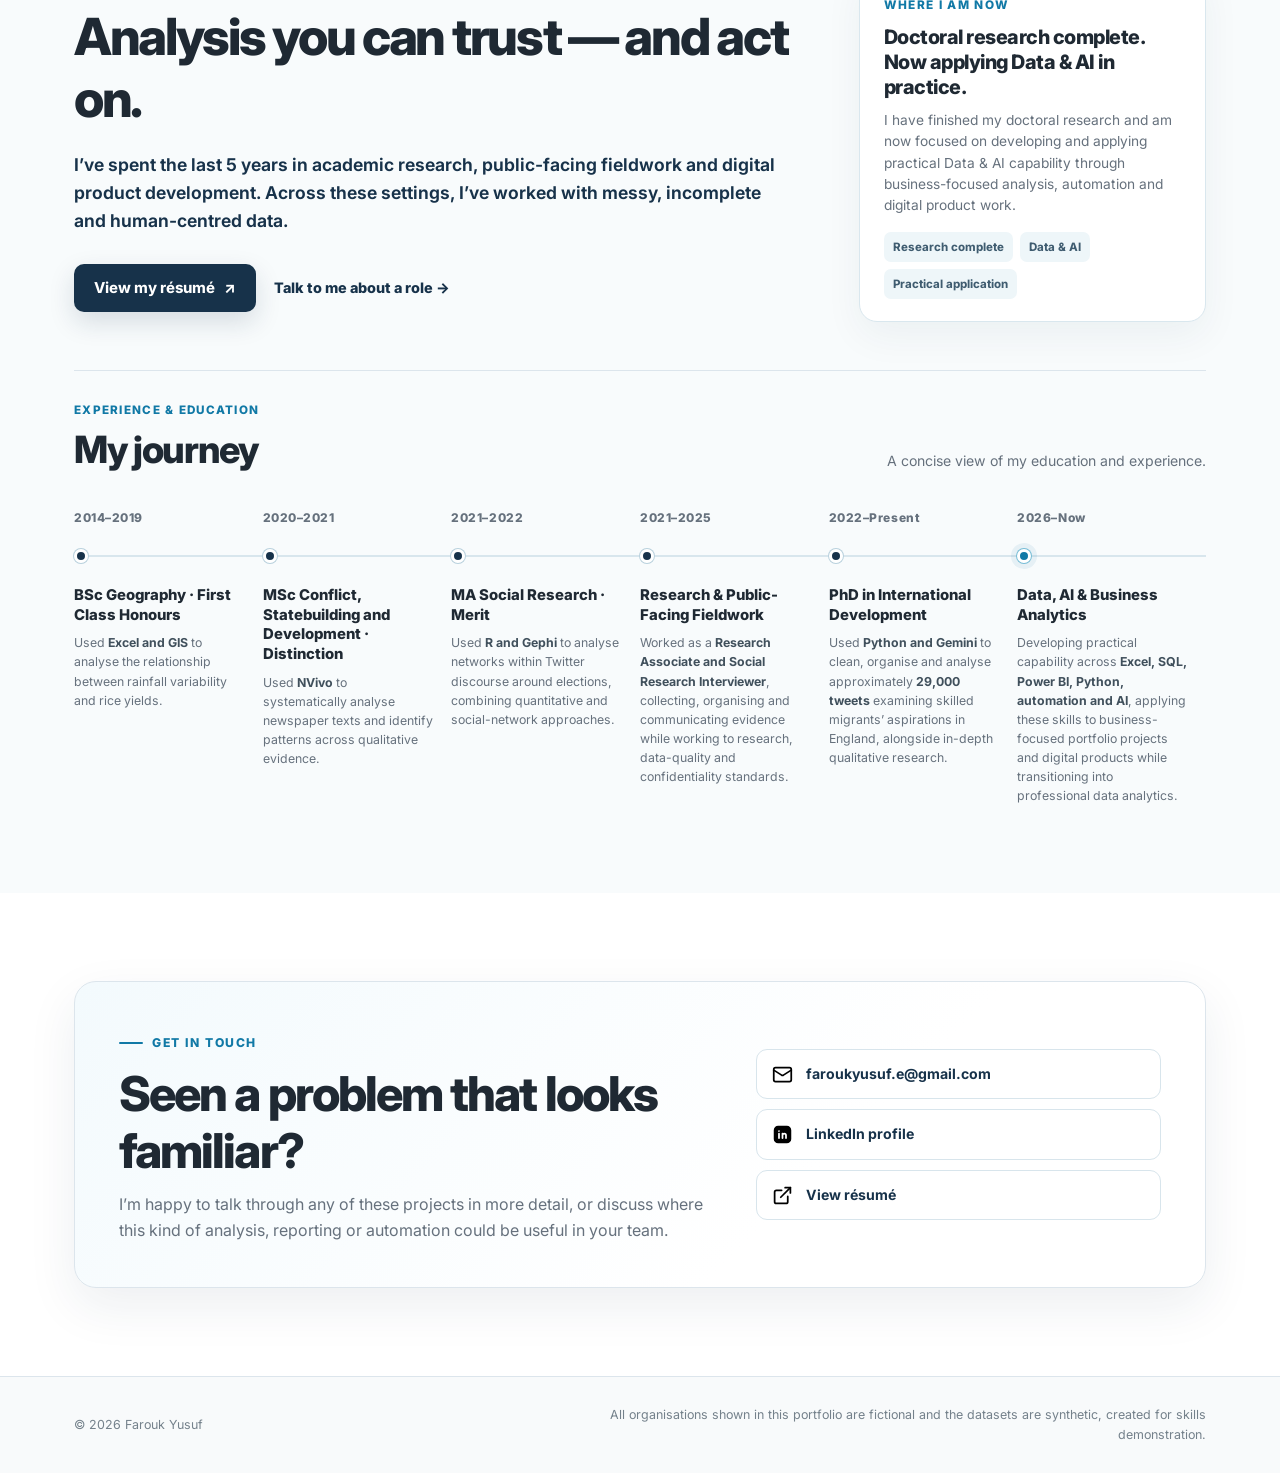
==== commit 2be63bd9: "switch project card images to PNG" ====
--- a/index.html
+++ b/index.html
@@ -150,7 +150,7 @@
           <article class="project-card">
             <div class="project-visual">
               <span class="project-industry">Housing</span>
-              <img src="assets/images/project-cards/hearthstead-housing.webp" alt="Terraced housing with a Hearthstead Housing Group to-let sign" width="1200" height="800" loading="lazy" decoding="async">
+              <img src="assets/images/project-cards/hearthstead-housing.png" alt="Terraced housing with a Hearthstead Housing Group to-let sign" width="1536" height="1024" loading="lazy" decoding="async">
             </div>
             <div class="project-body">
               <div class="project-meta">Contractor performance analysis</div>
@@ -164,7 +164,7 @@
           <article class="project-card">
             <div class="project-visual">
               <span class="project-industry">Automotive</span>
-              <img src="assets/images/project-cards/arden-automotive.webp" alt="Mechanic inspecting a car in a busy automotive workshop" width="1200" height="800" loading="lazy" decoding="async">
+              <img src="assets/images/project-cards/arden-automotive.png" alt="Mechanic inspecting a car in a busy automotive workshop" width="1536" height="1024" loading="lazy" decoding="async">
             </div>
             <div class="project-body">
               <div class="project-meta">Supplier performance &amp; cost</div>
@@ -178,7 +178,7 @@
           <article class="project-card">
             <div class="project-visual">
               <span class="project-industry">Local Government</span>
-              <img src="assets/images/project-cards/westborough-social-care.webp" alt="Care worker supporting an older woman at home" width="1200" height="800" loading="lazy" decoding="async">
+              <img src="assets/images/project-cards/westborough-social-care.png" alt="Care worker supporting an older woman at home" width="1536" height="1024" loading="lazy" decoding="async">
             </div>
             <div class="project-body">
               <div class="project-meta">Adult social care spending</div>
@@ -192,7 +192,7 @@
           <article class="project-card">
             <div class="project-visual">
               <span class="project-industry">Travel</span>
-              <img src="assets/images/project-cards/aerovista-air-travel.webp" alt="Aircraft at an airport beside a flight-status board at sunset" width="1200" height="1138" loading="lazy" decoding="async">
+              <img src="assets/images/project-cards/aerovista-air-travel.png" alt="Aircraft at an airport beside a flight-status board at sunset" width="1288" height="1221" loading="lazy" decoding="async">
             </div>
             <div class="project-body">
               <div class="project-meta">Flight delay &amp; disruption analytics</div>
@@ -206,7 +206,7 @@
           <article class="project-card">
             <div class="project-visual">
               <span class="project-industry">Insurance</span>
-              <img src="assets/images/project-cards/albion-insurance-claims.webp" alt="Insurance claims dashboard and claim documents on an office desk" width="1200" height="880" loading="lazy" decoding="async">
+              <img src="assets/images/project-cards/albion-insurance-claims.png" alt="Insurance claims dashboard and claim documents on an office desk" width="1464" height="1074" loading="lazy" decoding="async">
             </div>
             <div class="project-body">
               <div class="project-meta">Claims &amp; operational insights</div>
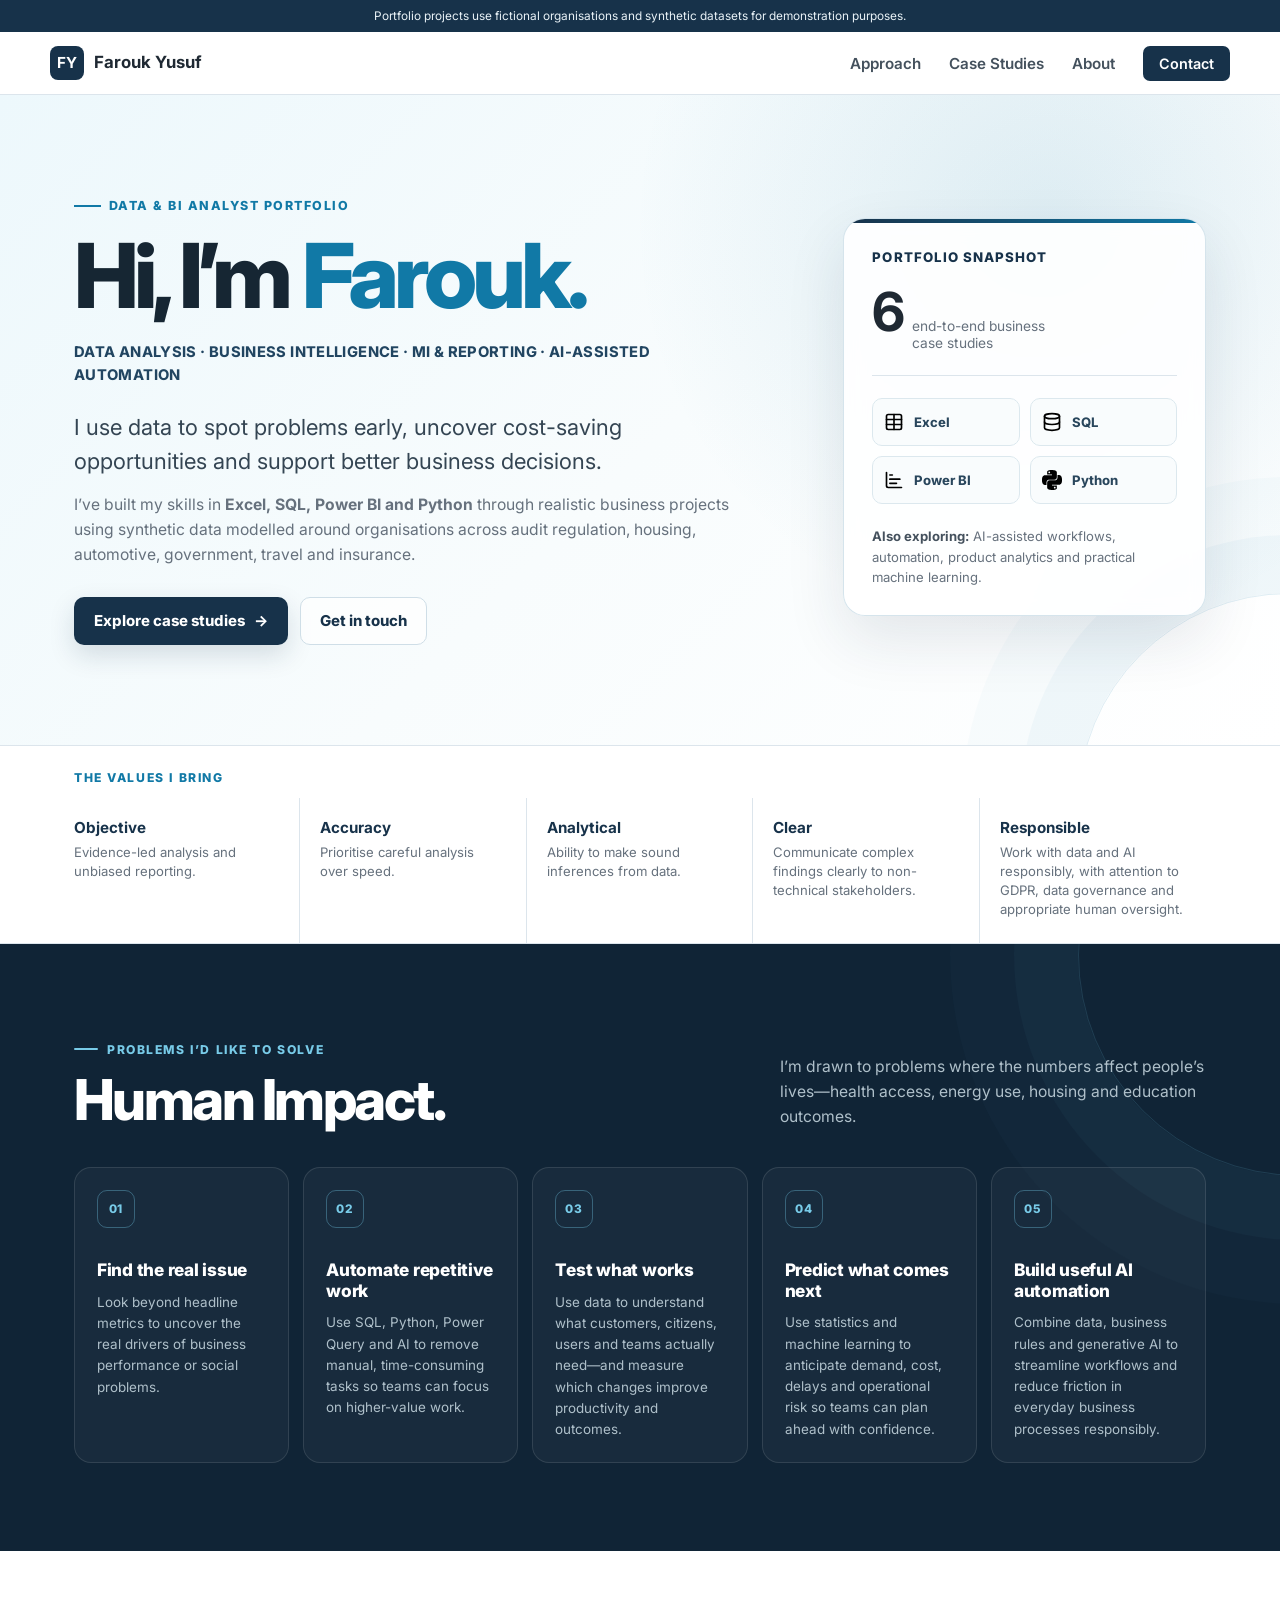
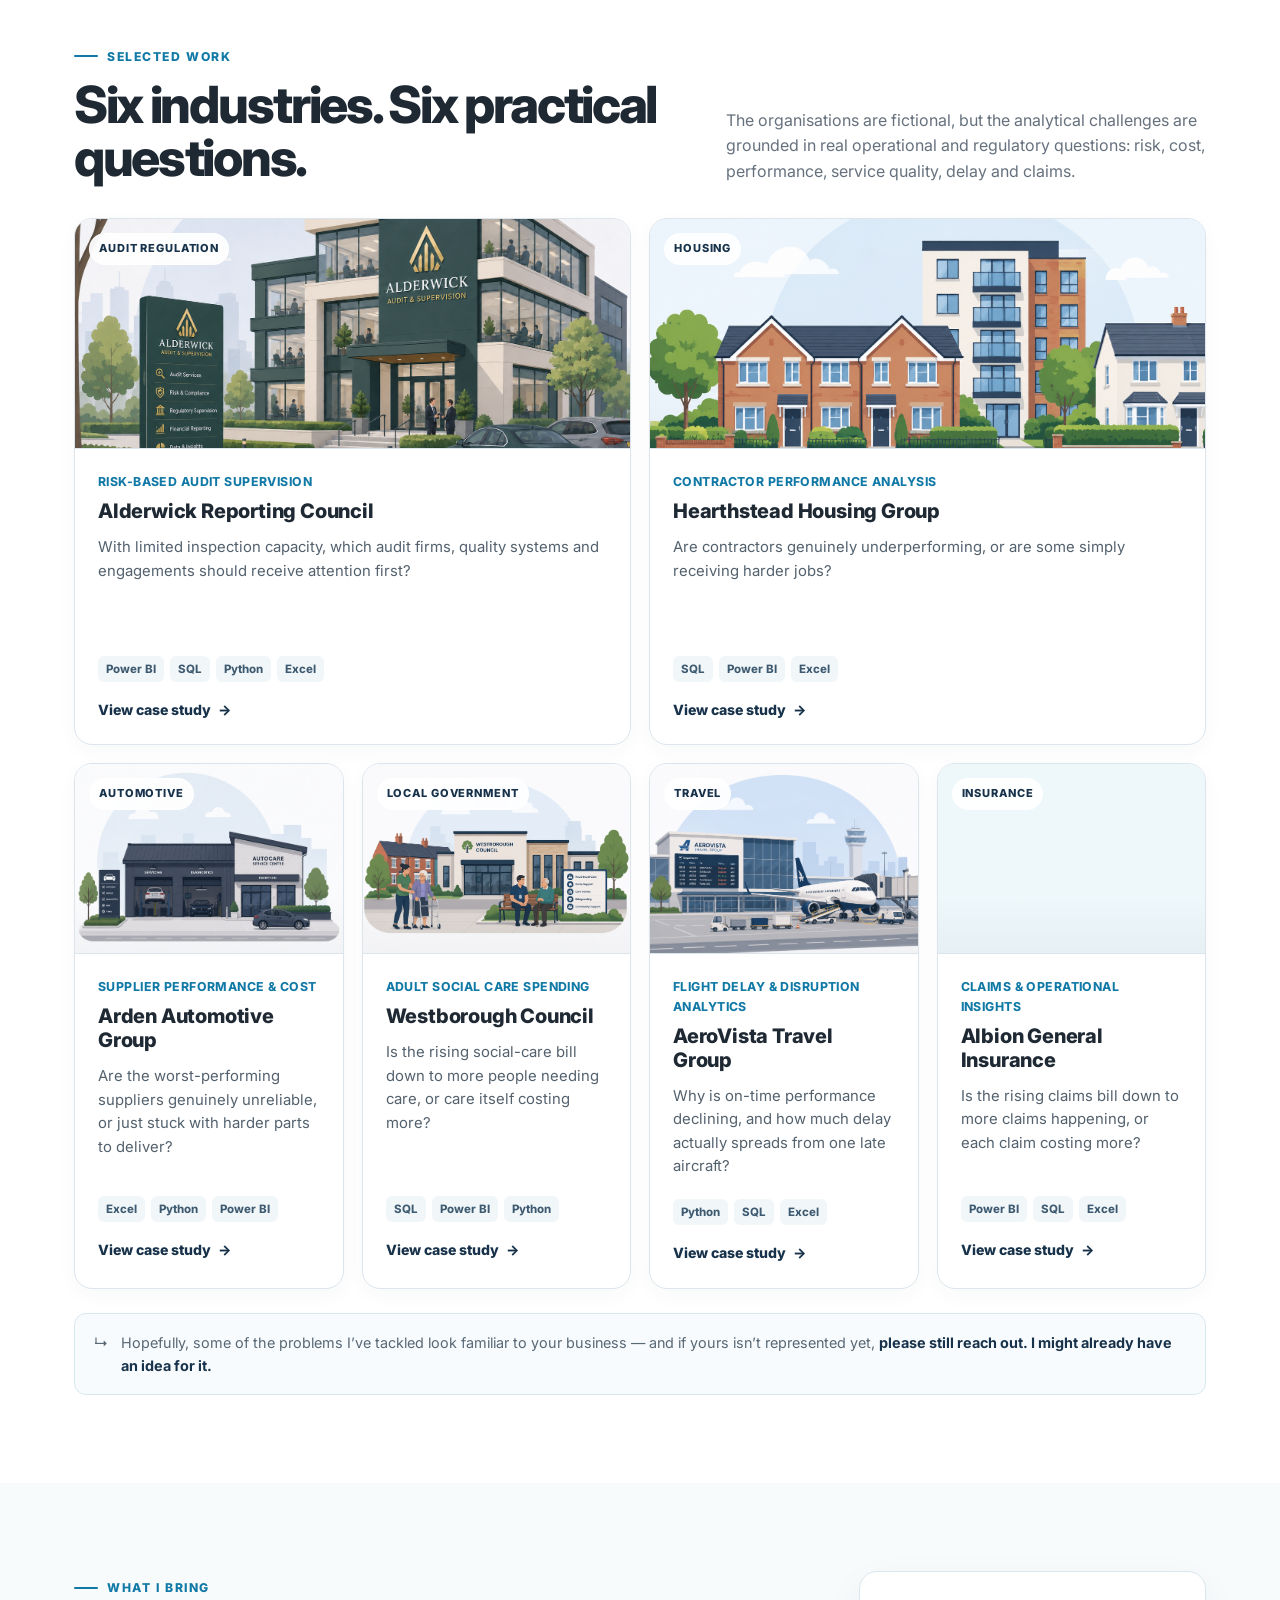
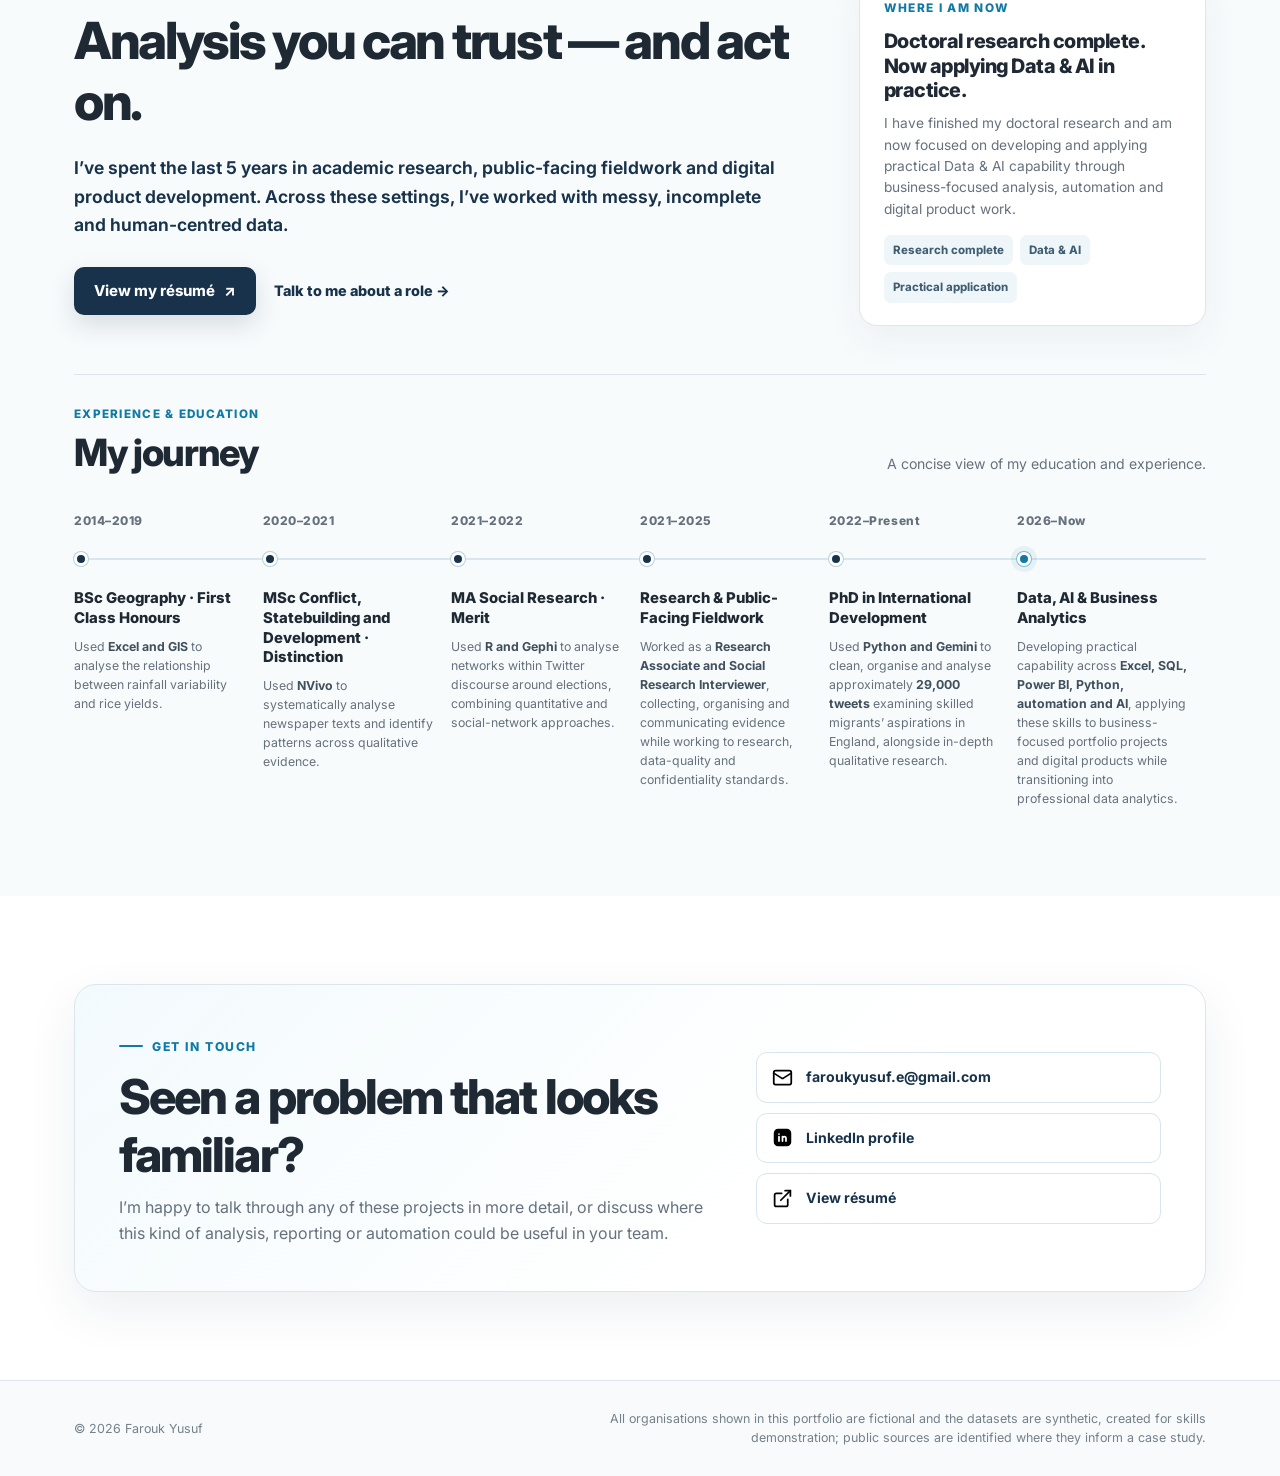
==== commit 4048cdd6: "add Alderwick audit supervision case study" ====
--- a/index.html
+++ b/index.html
@@ -4,7 +4,7 @@
   <meta charset="utf-8">
   <meta name="viewport" content="width=device-width, initial-scale=1">
   <title>Farouk Yusuf — Data & BI Analyst Portfolio</title>
-  <meta name="description" content="Data analyst portfolio featuring end-to-end business case studies, AI-assisted automation and practical analysis across housing, automotive, local government, travel and insurance.">
+  <meta name="description" content="Data analyst portfolio featuring end-to-end business case studies, AI-assisted automation and practical analysis across audit regulation, housing, automotive, local government, travel and insurance.">
   <link rel="preconnect" href="https://fonts.googleapis.com">
   <link rel="preconnect" href="https://fonts.gstatic.com" crossorigin>
   <link href="https://fonts.googleapis.com/css2?family=Inter:wght@400;500;600;700;800&display=swap" rel="stylesheet">
@@ -50,7 +50,7 @@
             I use data to spot problems early, uncover cost-saving opportunities and support better business decisions.
           </p>
           <p class="hero-sub">
-            I&rsquo;ve built my skills in <strong>Excel, SQL, Power BI and Python</strong> through realistic business projects using synthetic data modelled around organisations across housing, automotive, government, travel and insurance.
+            I&rsquo;ve built my skills in <strong>Excel, SQL, Power BI and Python</strong> through realistic business projects using synthetic data modelled around organisations across audit regulation, housing, automotive, government, travel and insurance.
           </p>
           <div class="hero-actions">
             <a class="home-btn home-btn-primary" href="#case-studies">Explore case studies <span aria-hidden="true">→</span></a>
@@ -61,7 +61,7 @@
         <aside class="snapshot-card" id="skills" aria-label="Portfolio snapshot">
           <div class="snapshot-label">Portfolio snapshot</div>
           <div class="snapshot-count">
-            <strong>5</strong>
+            <strong>6</strong>
             <span>end-to-end business case studies</span>
           </div>
           <div class="snapshot-tools" aria-label="Core tools">
@@ -139,14 +139,28 @@
         <div class="projects-heading">
           <div>
             <div class="section-kicker">Selected work</div>
-            <h2>Five industries. Five practical questions.</h2>
+            <h2>Six industries. Six practical questions.</h2>
           </div>
           <p>
-            The organisations are fictional, but the analytical challenges are commonly encountered: cost, performance, service quality, delay and claims.
+            The organisations are fictional, but the analytical challenges are grounded in real operational and regulatory questions: risk, cost, performance, service quality, delay and claims.
           </p>
         </div>
 
         <div class="project-grid">
+          <article class="project-card">
+            <div class="project-visual">
+              <span class="project-industry">Audit regulation</span>
+              <img class="alderwick-project-image" src="assets/images/project-cards/alderwick-audit-supervision.png" alt="Illustrated Alderwick Audit and Supervision office with audit, compliance, regulatory supervision, financial reporting and data services" width="1448" height="1086" loading="lazy" decoding="async">
+            </div>
+            <div class="project-body">
+              <div class="project-meta">Risk-based audit supervision</div>
+              <h3>Alderwick Reporting Council</h3>
+              <p class="project-question">With limited inspection capacity, which audit firms, quality systems and engagements should receive attention first?</p>
+              <div class="project-tags"><span class="project-tag">Power BI</span><span class="project-tag">SQL</span><span class="project-tag">Python</span><span class="project-tag">Excel</span></div>
+              <a class="project-link" href="case-studies/alderwick.html">View case study</a>
+            </div>
+          </article>
+
           <article class="project-card">
             <div class="project-visual">
               <span class="project-industry">Housing</span>
@@ -330,7 +344,7 @@
   <footer class="home-footer">
     <div class="container">
       <p>© 2026 Farouk Yusuf</p>
-      <p>All organisations shown in this portfolio are fictional and the datasets are synthetic, created for skills demonstration.</p>
+      <p>All organisations shown in this portfolio are fictional and the datasets are synthetic, created for skills demonstration; public sources are identified where they inform a case study.</p>
     </div>
   </footer>
 
--- a/assets/css/home.css
+++ b/assets/css/home.css
@@ -352,6 +352,10 @@
   grid-column: span 6;
 }
 
+.project-card:nth-child(n+3) {
+  grid-column: span 3;
+}
+
 .project-card:hover {
   transform: translateY(-5px);
   border-color: #c7dce7;
@@ -385,6 +389,8 @@
   object-position: center;
   transition: transform 260ms ease;
 }
+
+.project-visual img.alderwick-project-image { object-position: center 54%; }
 
 .project-card:hover .project-visual img {
   transform: scale(1.025);
@@ -716,12 +722,9 @@
 
   .project-card,
   .project-card:nth-child(1),
-  .project-card:nth-child(2) {
+  .project-card:nth-child(2),
+  .project-card:nth-child(n+3) {
     grid-column: span 6;
-  }
-
-  .project-card:nth-child(5) {
-    grid-column: 4 / span 6;
   }
 
   .approach-grid {
@@ -777,7 +780,7 @@
   .project-card,
   .project-card:nth-child(1),
   .project-card:nth-child(2),
-  .project-card:nth-child(5) {
+  .project-card:nth-child(n+3) {
     grid-column: 1 / -1;
   }
 
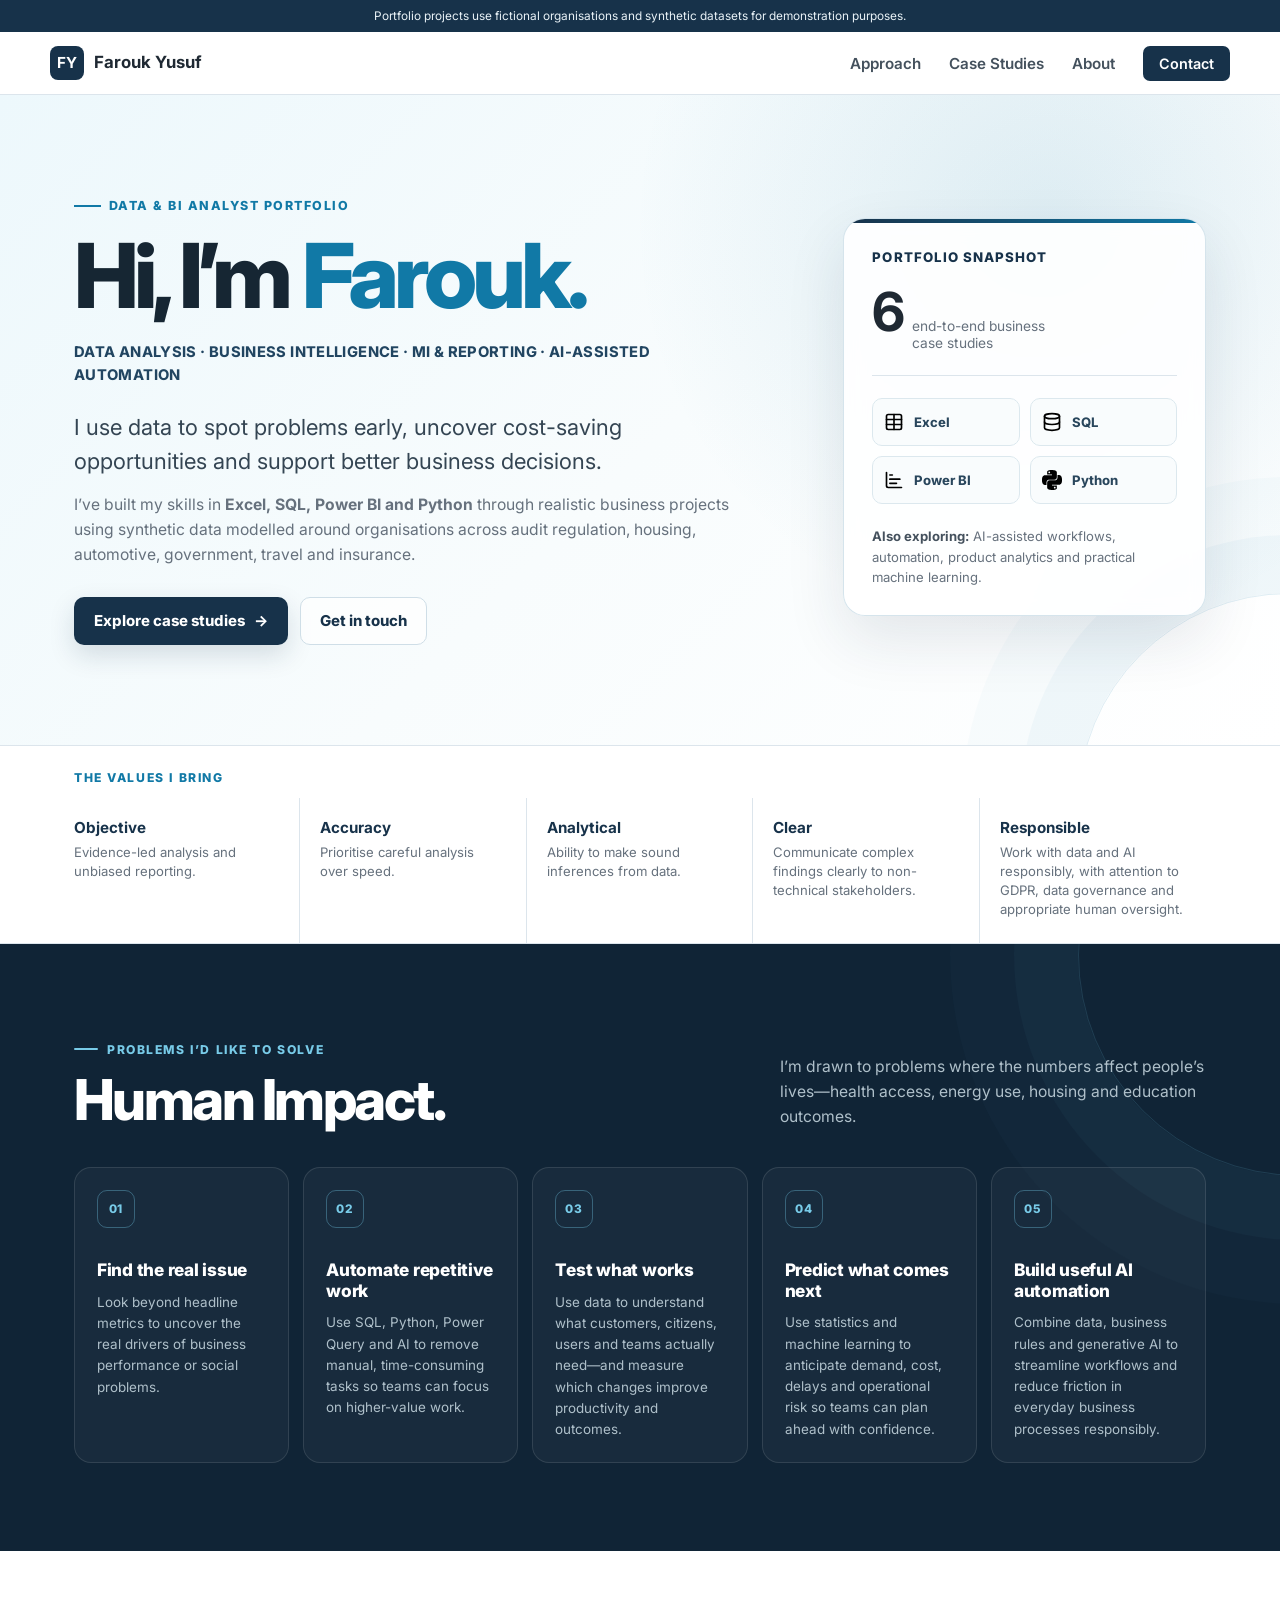
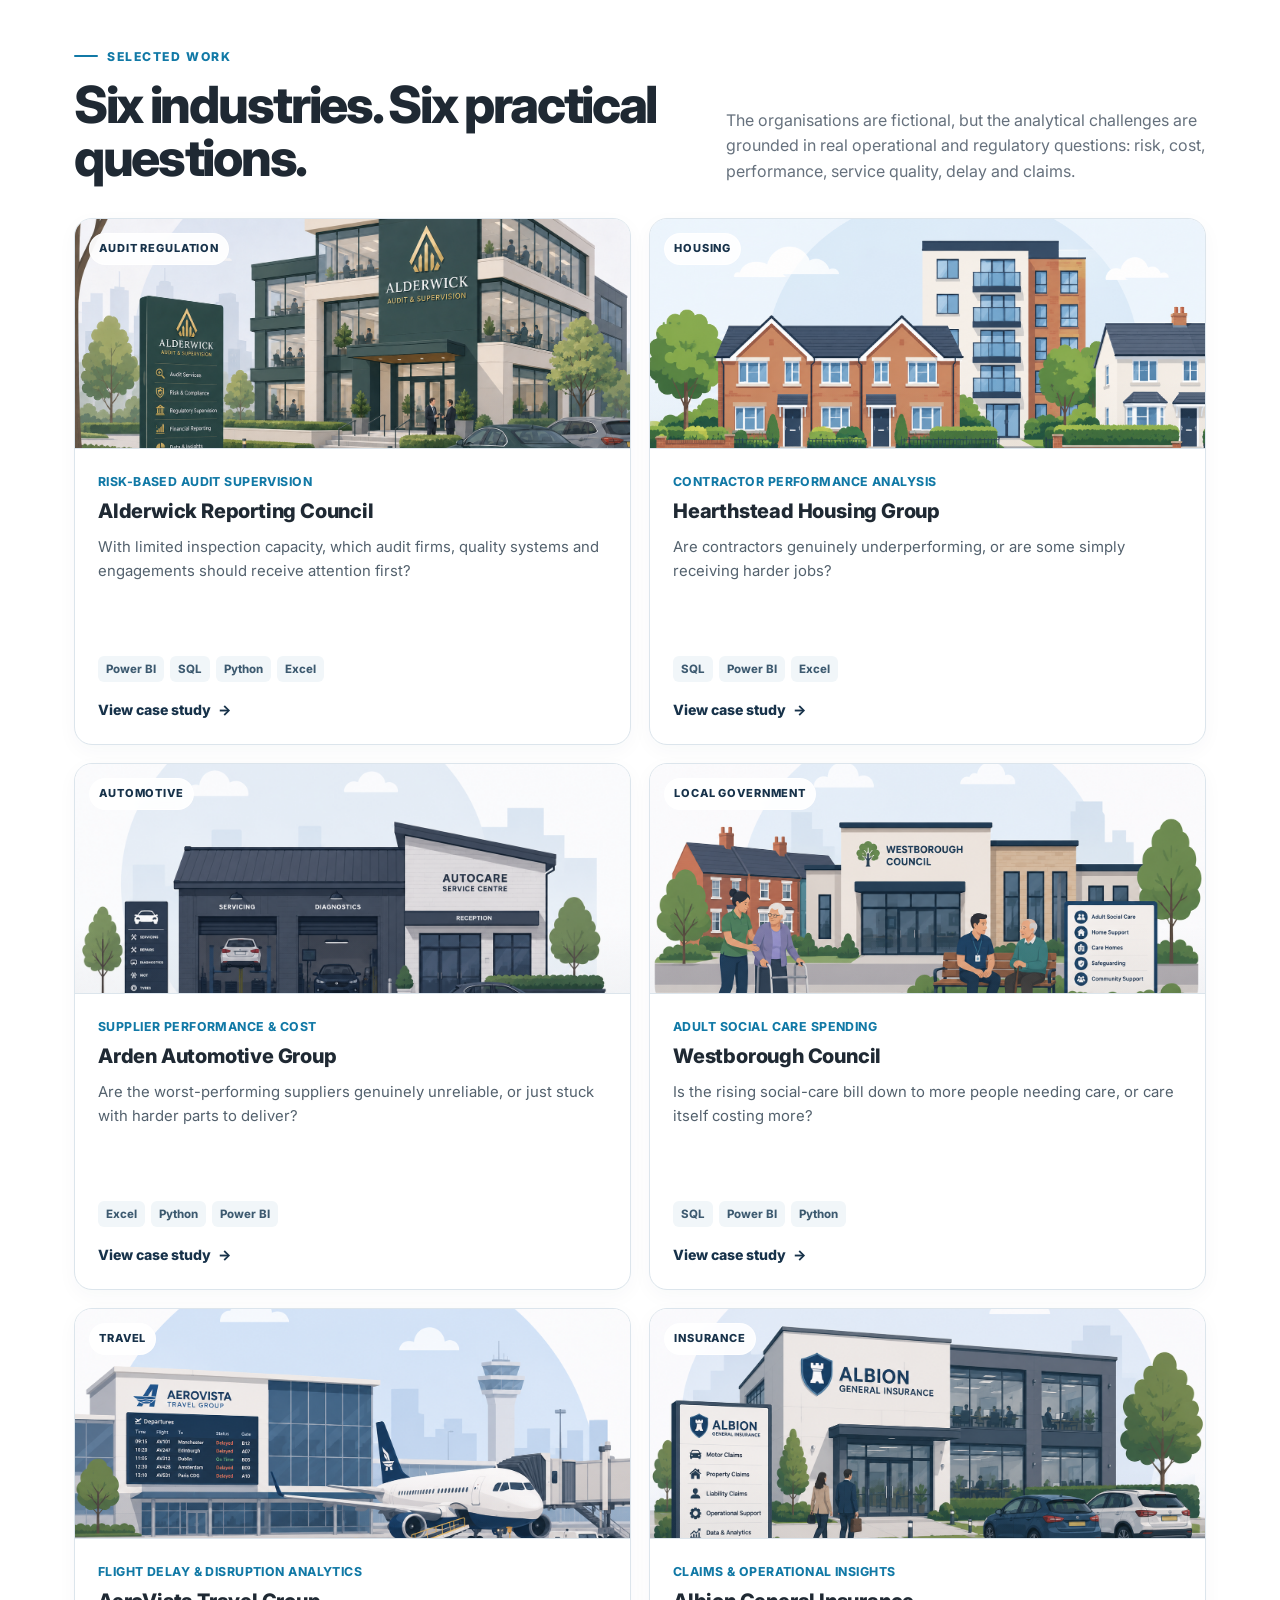
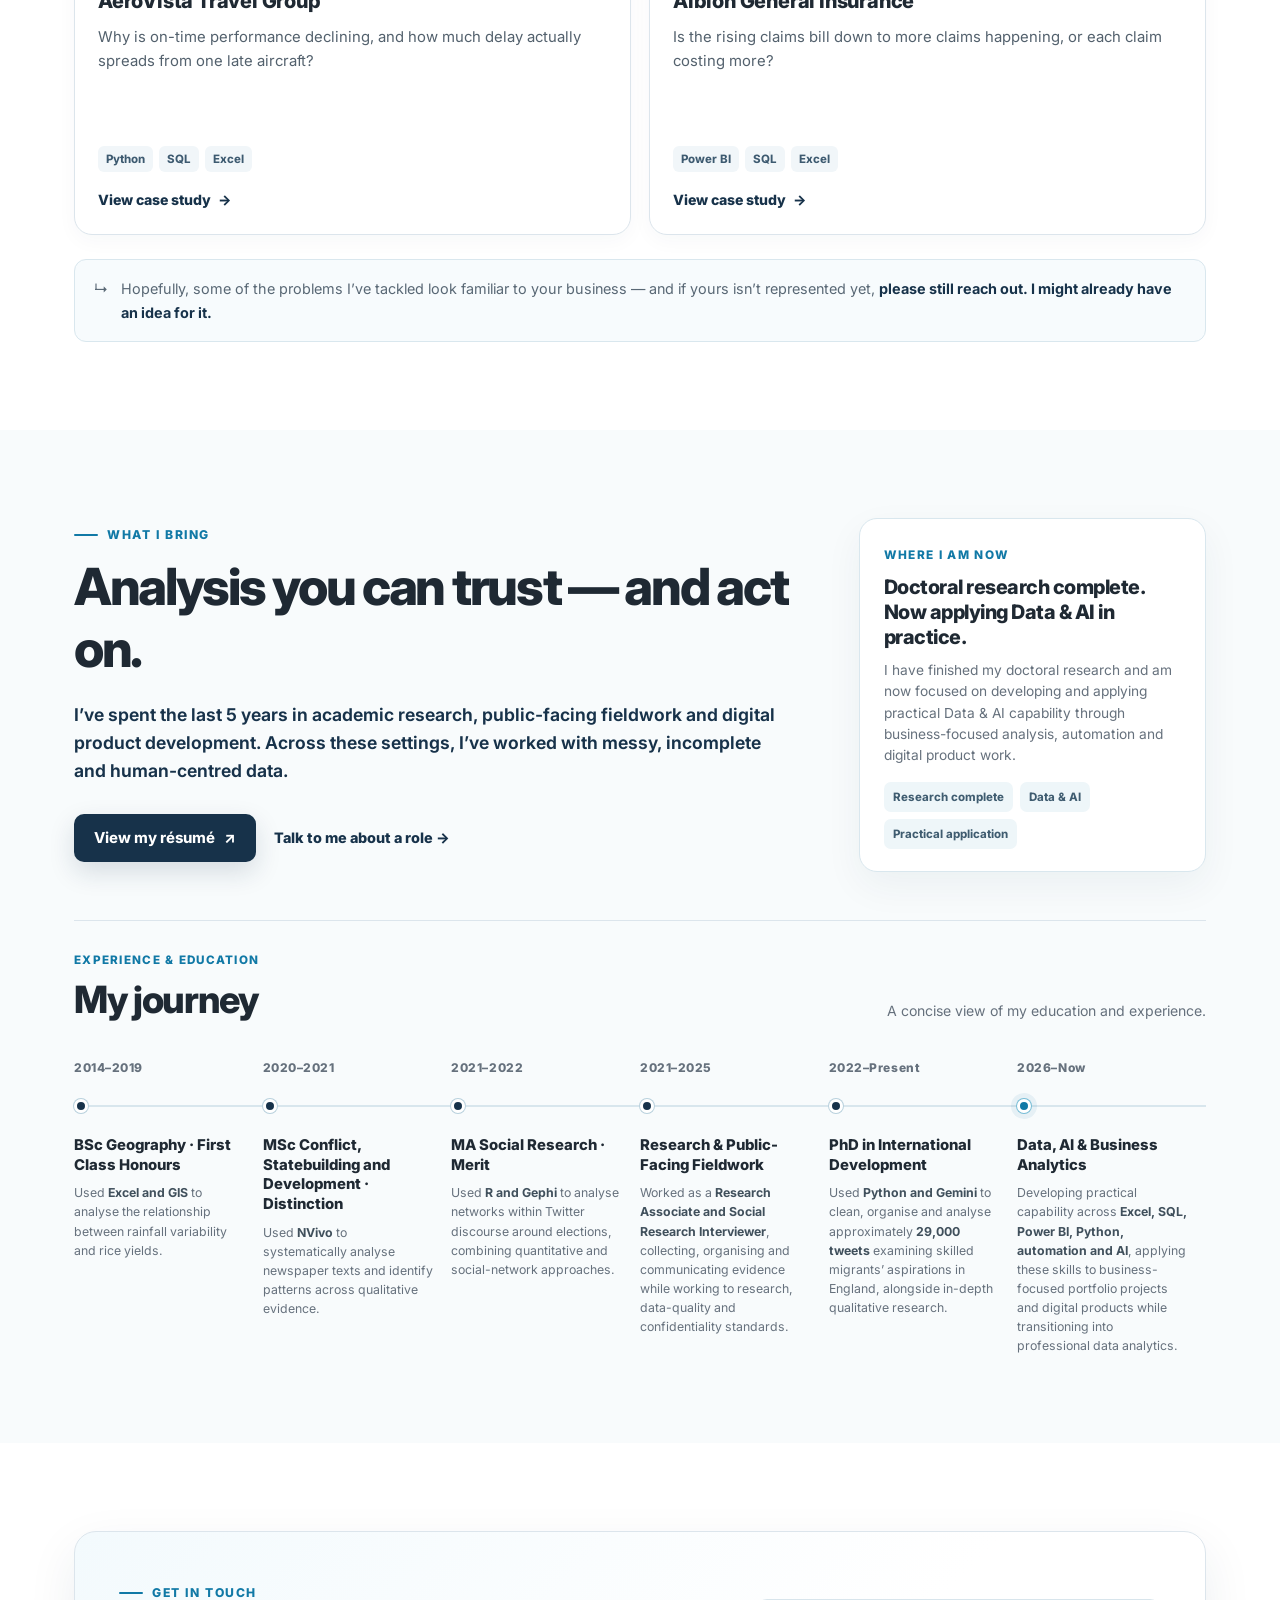
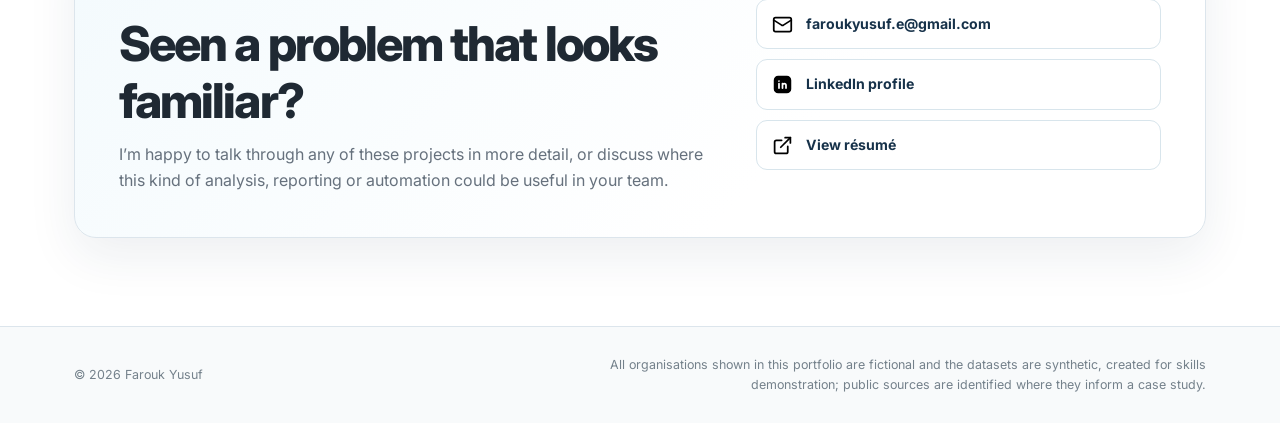
==== commit 78a383f8: "refresh homepage card layout styles" ====
--- a/index.html
+++ b/index.html
@@ -11,7 +11,7 @@
   <link rel="stylesheet" href="assets/css/tokens.css">
   <link rel="stylesheet" href="assets/css/base.css">
   <link rel="stylesheet" href="assets/css/layout.css">
-  <link rel="stylesheet" href="assets/css/home.css">
+  <link rel="stylesheet" href="assets/css/home.css?v=20260829-2">
   <link rel="stylesheet" href="assets/css/home-overrides.css">
   <link rel="icon" href="data:image/svg+xml,%3Csvg xmlns='http://www.w3.org/2000/svg' viewBox='0 0 100 100'%3E%3Crect width='100' height='100' rx='20' fill='%2317324a'/%3E%3Ctext x='50' y='68' font-size='58' font-family='Arial' font-weight='bold' fill='white' text-anchor='middle'%3EFY%3C/text%3E%3C/svg%3E">
 </head>
--- a/assets/css/home.css
+++ b/assets/css/home.css
@@ -333,12 +333,15 @@
 
 .project-grid {
   display: grid;
-  grid-template-columns: repeat(12, 1fr);
+  grid-template-columns: repeat(2, minmax(0, 1fr));
+  grid-auto-rows: 1fr;
   gap: 18px;
 }
 
 .project-card {
-  grid-column: span 4;
+  display: flex;
+  height: 100%;
+  flex-direction: column;
   overflow: hidden;
   border: 1px solid var(--line);
   border-radius: 18px;
@@ -347,15 +350,6 @@
   transition: transform 180ms ease, box-shadow 180ms ease, border-color 180ms ease;
 }
 
-.project-card:nth-child(1),
-.project-card:nth-child(2) {
-  grid-column: span 6;
-}
-
-.project-card:nth-child(n+3) {
-  grid-column: span 3;
-}
-
 .project-card:hover {
   transform: translateY(-5px);
   border-color: #c7dce7;
@@ -364,14 +358,11 @@
 
 .project-visual {
   position: relative;
+  flex: 0 0 230px;
   height: 230px;
   overflow: hidden;
   border-bottom: 1px solid var(--line);
   background: #edf6fa;
-}
-
-.project-card:nth-child(n+3) .project-visual {
-  height: 190px;
 }
 
 .project-visual::after {
@@ -415,13 +406,10 @@
 
 .project-body {
   display: flex;
+  flex: 1;
   min-height: 295px;
   flex-direction: column;
   padding: 23px;
-}
-
-.project-card:nth-child(n+3) .project-body {
-  min-height: 330px;
 }
 
 .project-meta {
@@ -720,13 +708,6 @@
     grid-template-columns: 1fr;
   }
 
-  .project-card,
-  .project-card:nth-child(1),
-  .project-card:nth-child(2),
-  .project-card:nth-child(n+3) {
-    grid-column: span 6;
-  }
-
   .approach-grid {
     grid-template-columns: 1fr;
   }
@@ -777,20 +758,12 @@
     border-bottom: 0;
   }
 
-  .project-card,
-  .project-card:nth-child(1),
-  .project-card:nth-child(2),
-  .project-card:nth-child(n+3) {
-    grid-column: 1 / -1;
-  }
-
-  .project-body,
-  .project-card:nth-child(n+3) .project-body {
-    min-height: 0;
-  }
-
-  .project-visual,
-  .project-card:nth-child(n+3) .project-visual {
+  .project-grid { grid-template-columns: 1fr; }
+
+  .project-body { min-height: 0; }
+
+  .project-visual {
+    flex-basis: 210px;
     height: 210px;
   }
 
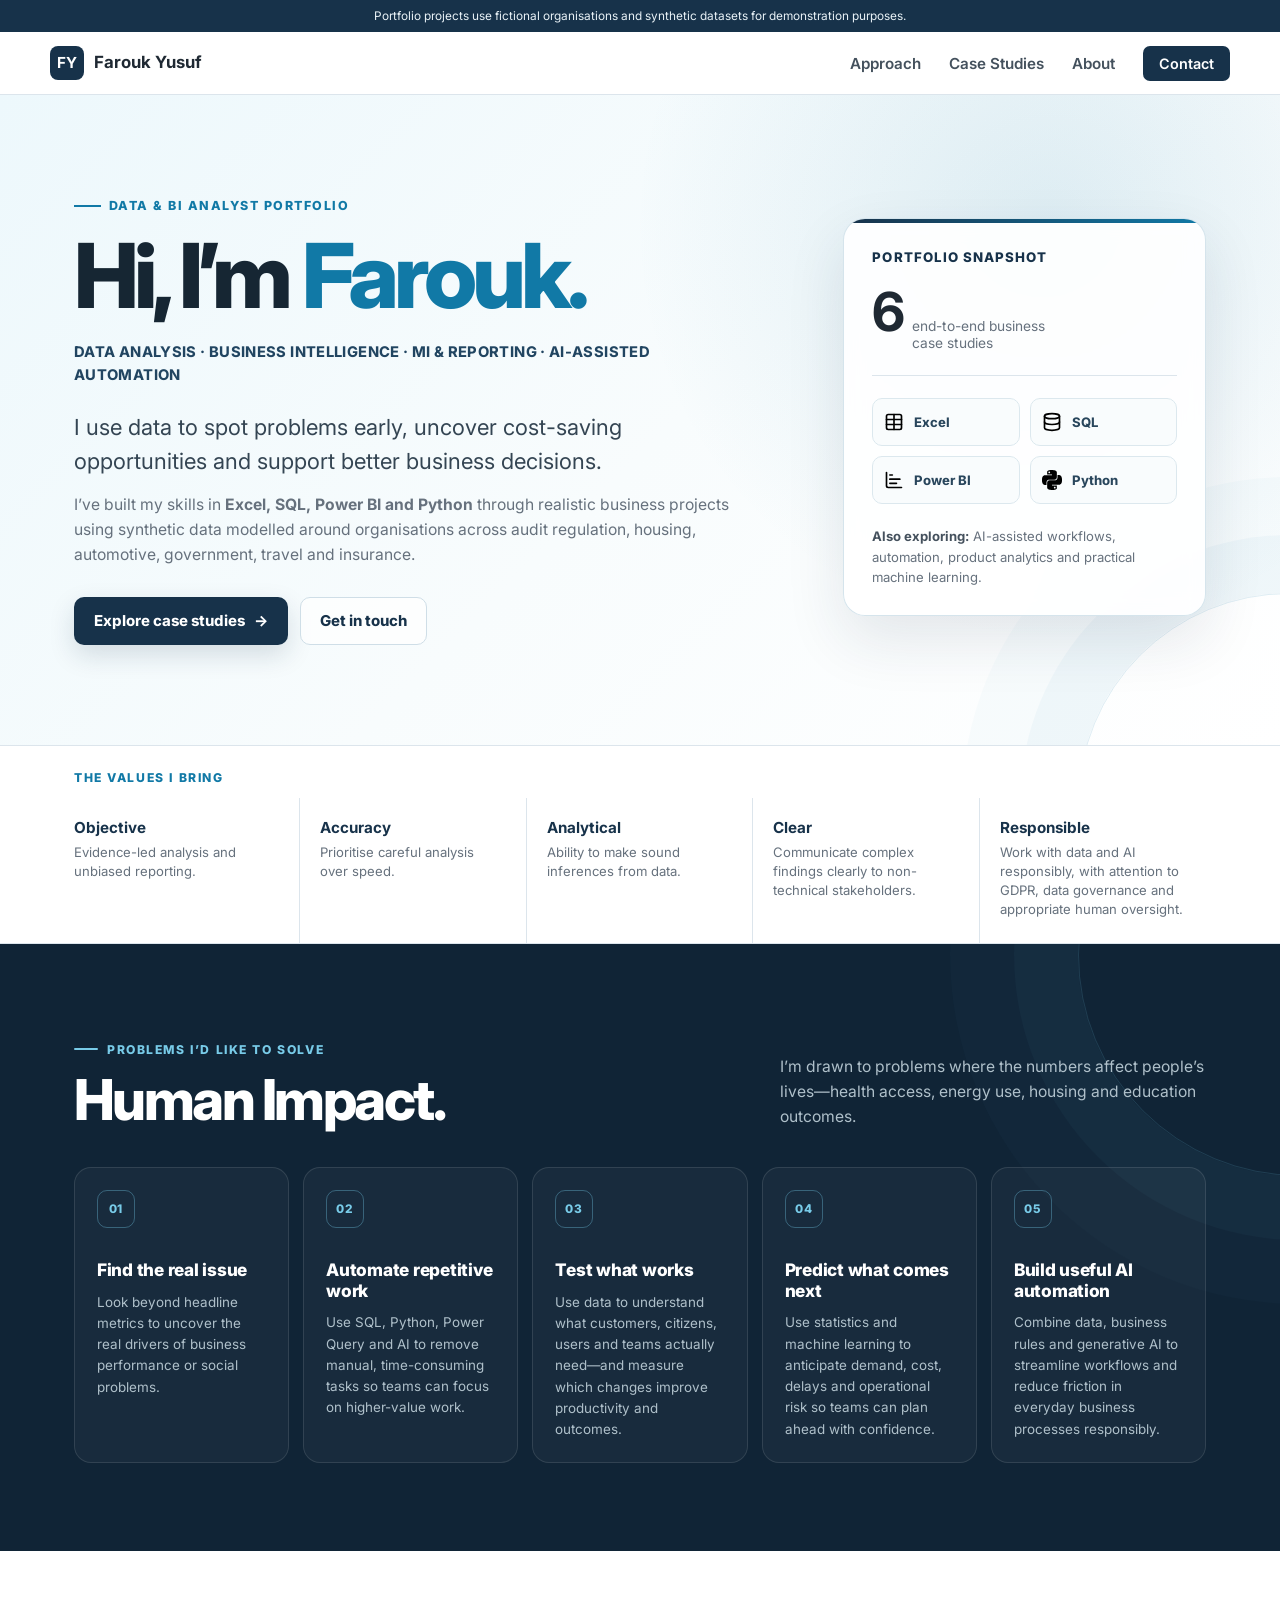
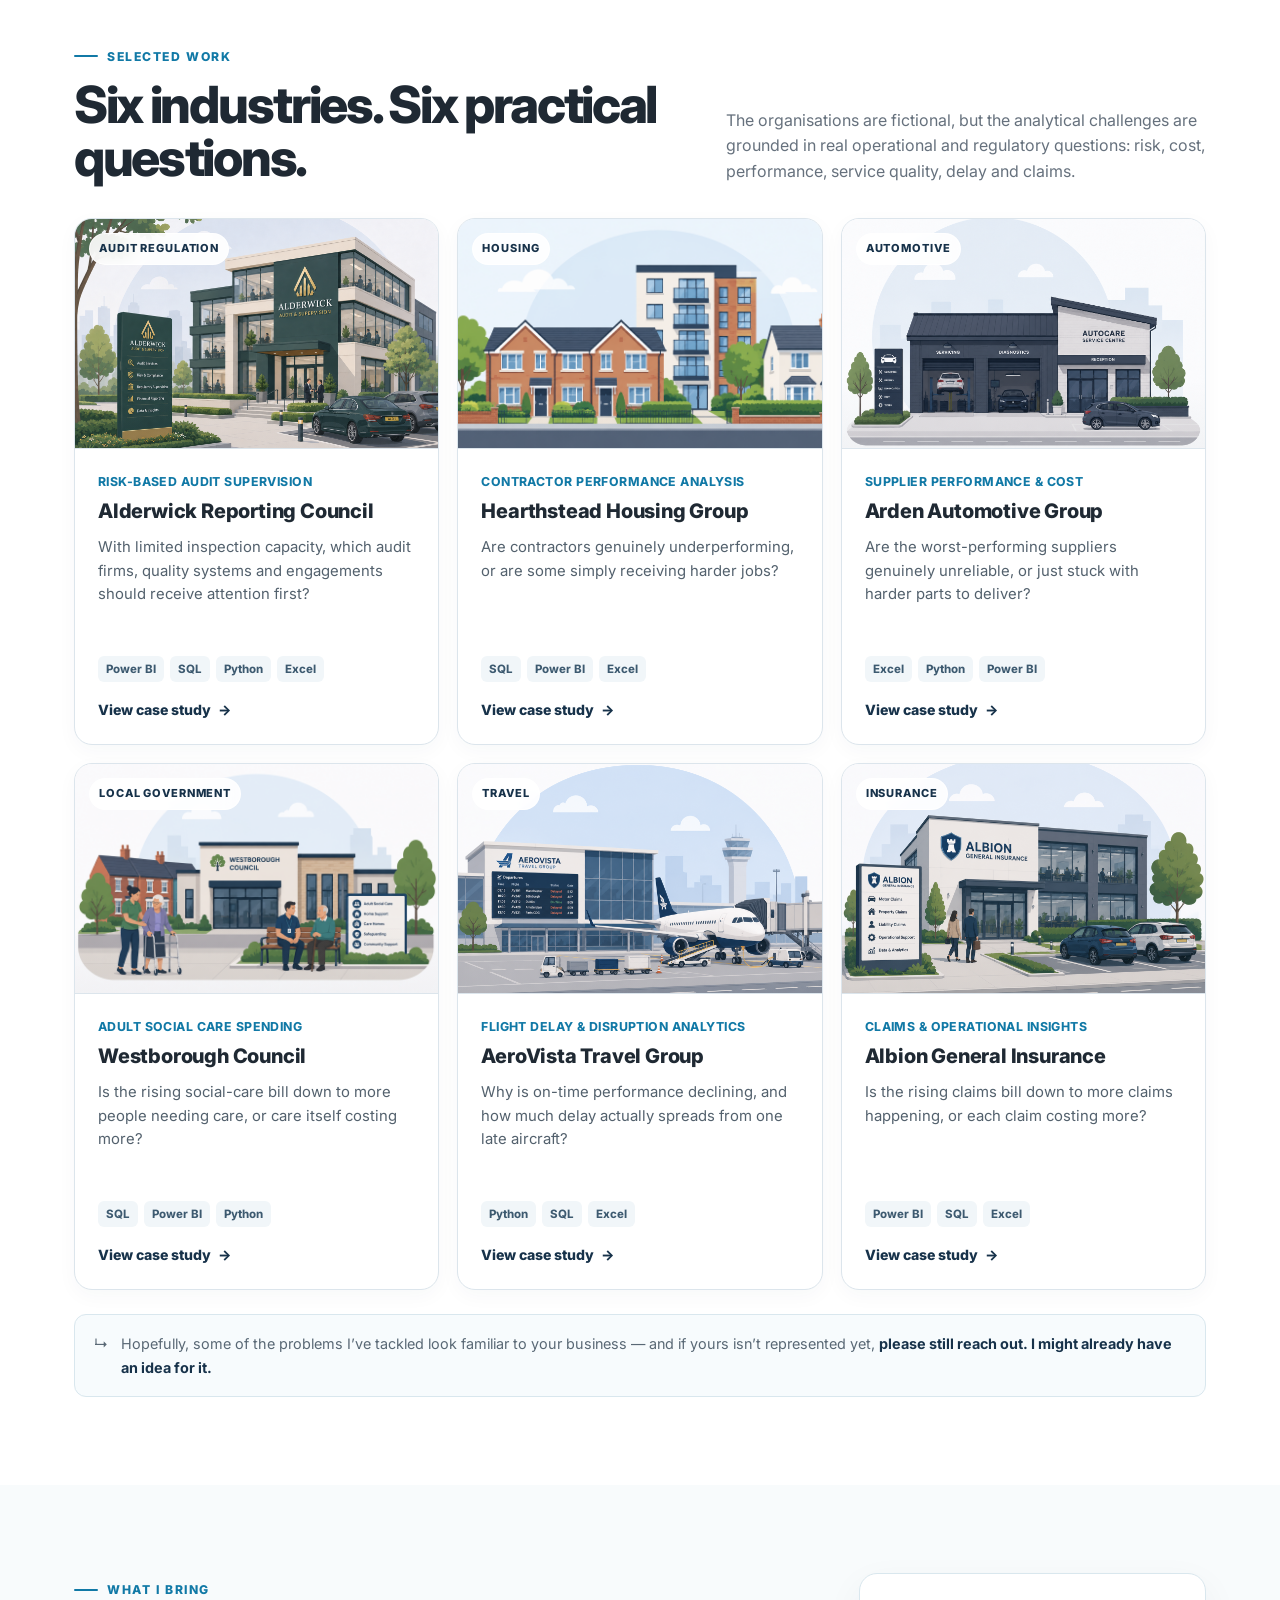
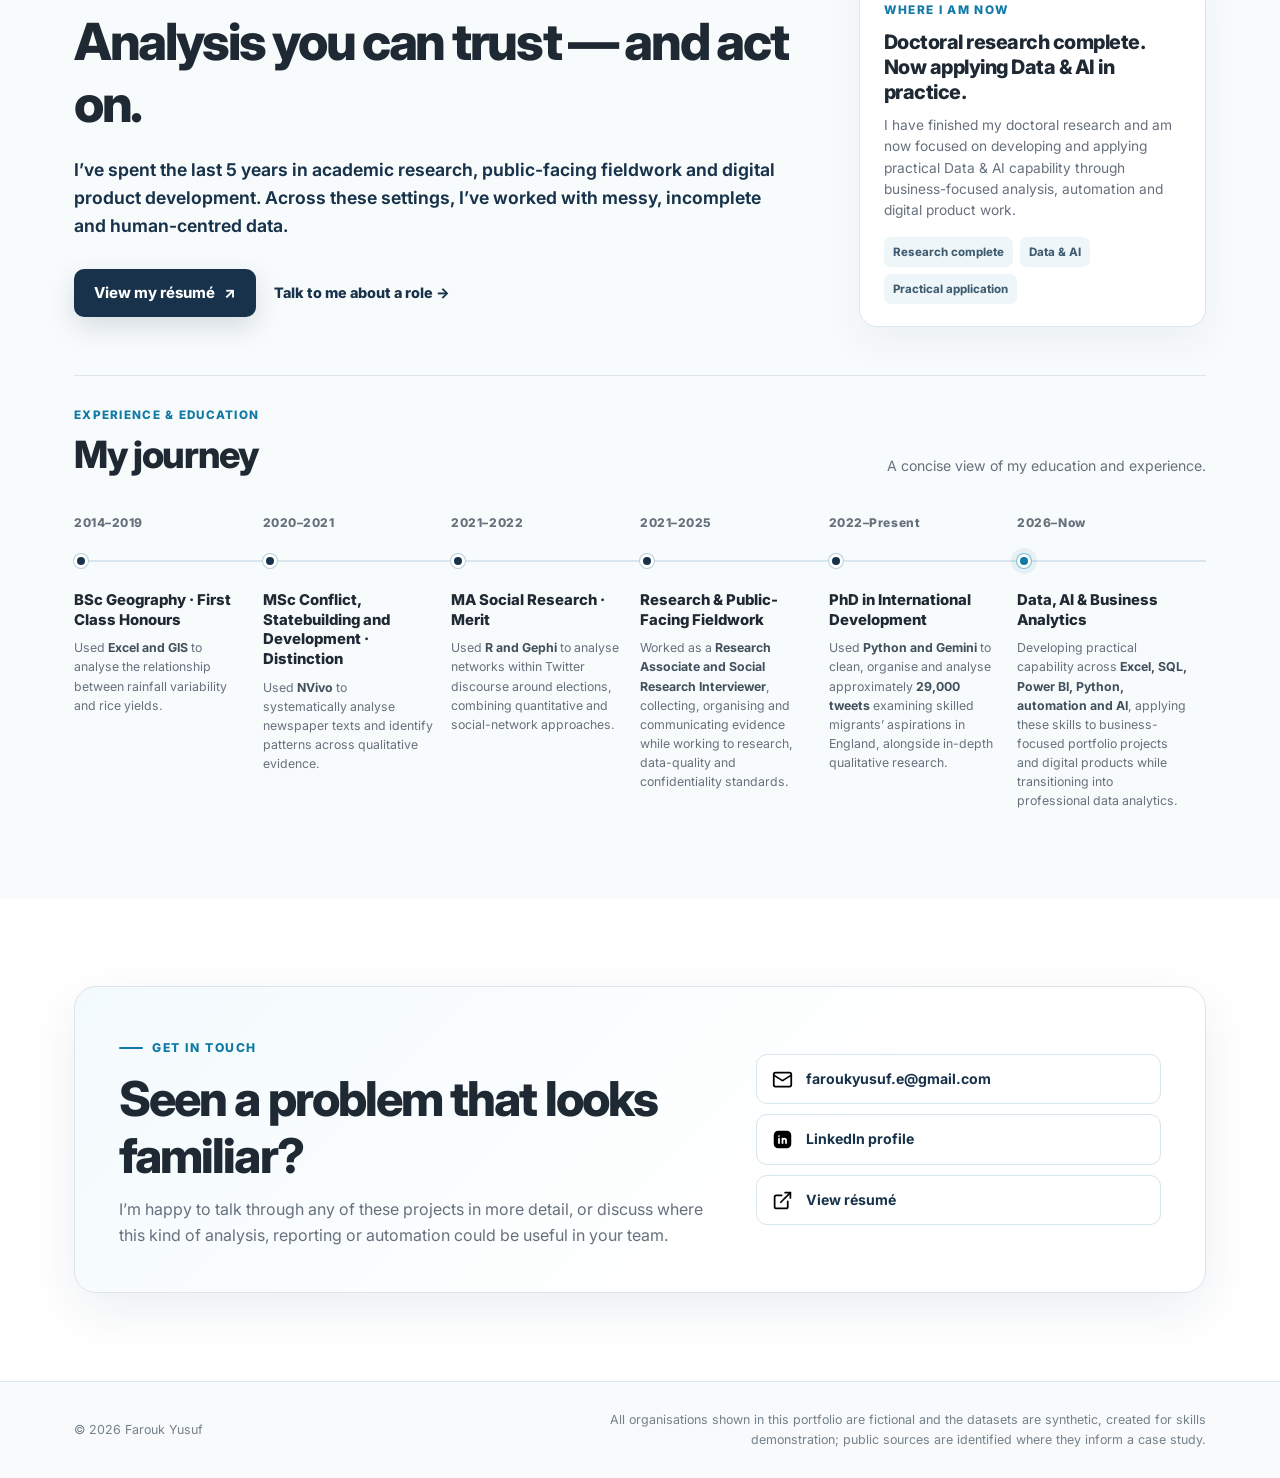
==== commit 4ff6207e: "set project cards to three-column grid" ====
--- a/index.html
+++ b/index.html
@@ -11,7 +11,7 @@
   <link rel="stylesheet" href="assets/css/tokens.css">
   <link rel="stylesheet" href="assets/css/base.css">
   <link rel="stylesheet" href="assets/css/layout.css">
-  <link rel="stylesheet" href="assets/css/home.css?v=20260829-2">
+  <link rel="stylesheet" href="assets/css/home.css?v=20260829-3">
   <link rel="stylesheet" href="assets/css/home-overrides.css">
   <link rel="icon" href="data:image/svg+xml,%3Csvg xmlns='http://www.w3.org/2000/svg' viewBox='0 0 100 100'%3E%3Crect width='100' height='100' rx='20' fill='%2317324a'/%3E%3Ctext x='50' y='68' font-size='58' font-family='Arial' font-weight='bold' fill='white' text-anchor='middle'%3EFY%3C/text%3E%3C/svg%3E">
 </head>
--- a/assets/css/home.css
+++ b/assets/css/home.css
@@ -333,7 +333,7 @@
 
 .project-grid {
   display: grid;
-  grid-template-columns: repeat(2, minmax(0, 1fr));
+  grid-template-columns: repeat(3, minmax(0, 1fr));
   grid-auto-rows: 1fr;
   gap: 18px;
 }
@@ -708,6 +708,10 @@
     grid-template-columns: 1fr;
   }
 
+  .project-grid {
+    grid-template-columns: repeat(2, minmax(0, 1fr));
+  }
+
   .approach-grid {
     grid-template-columns: 1fr;
   }
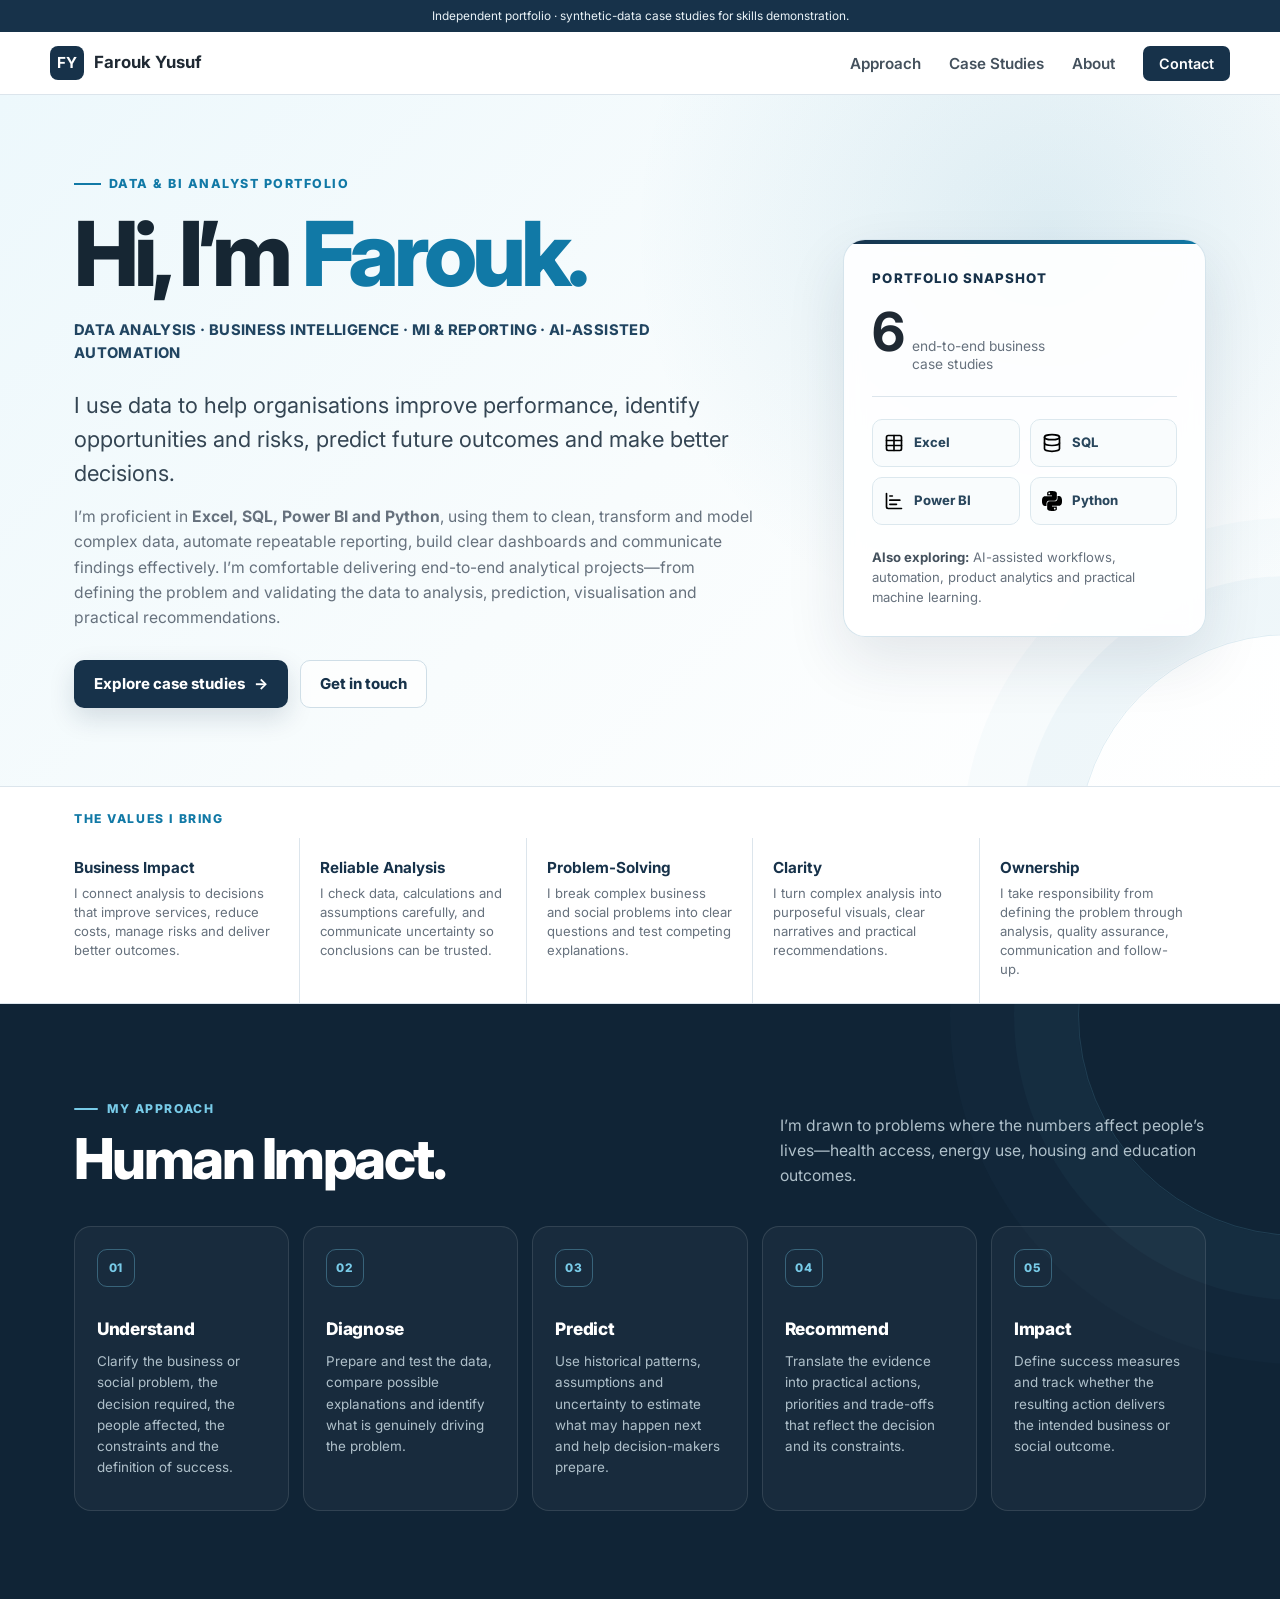
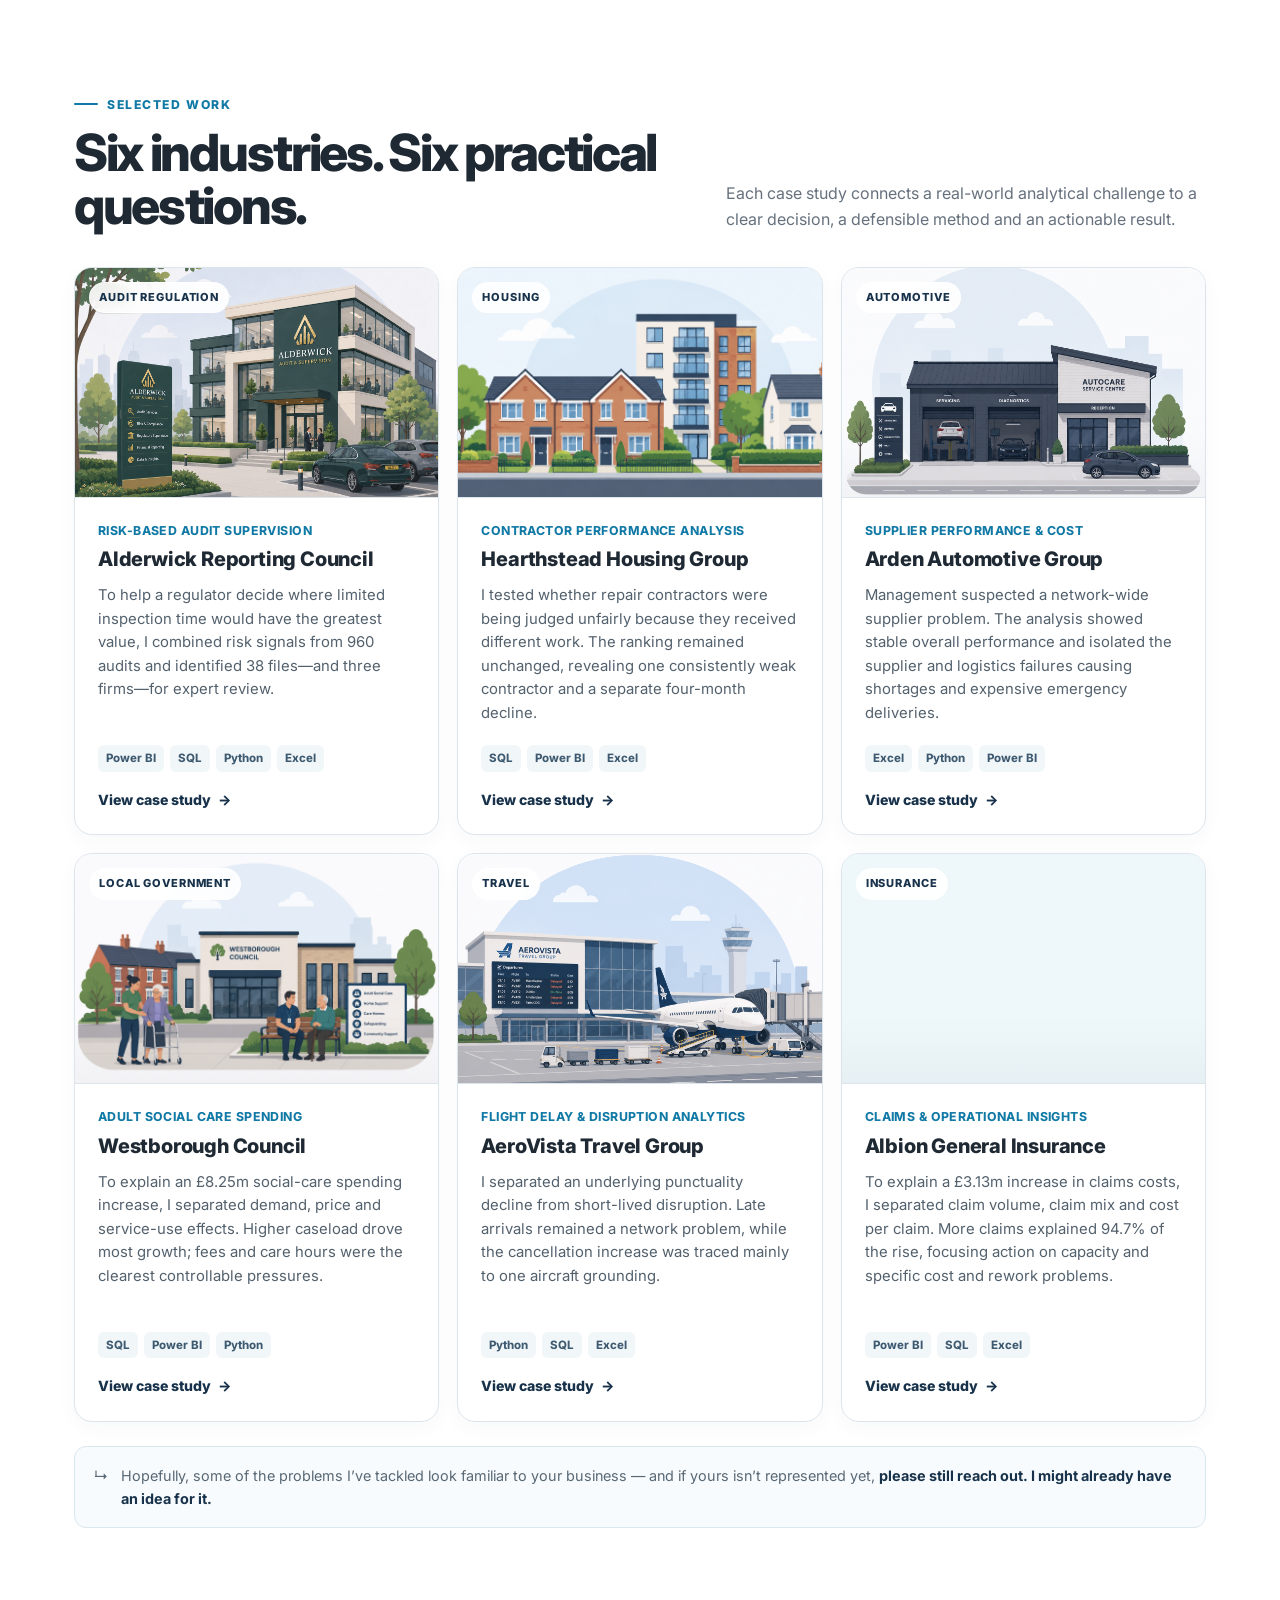
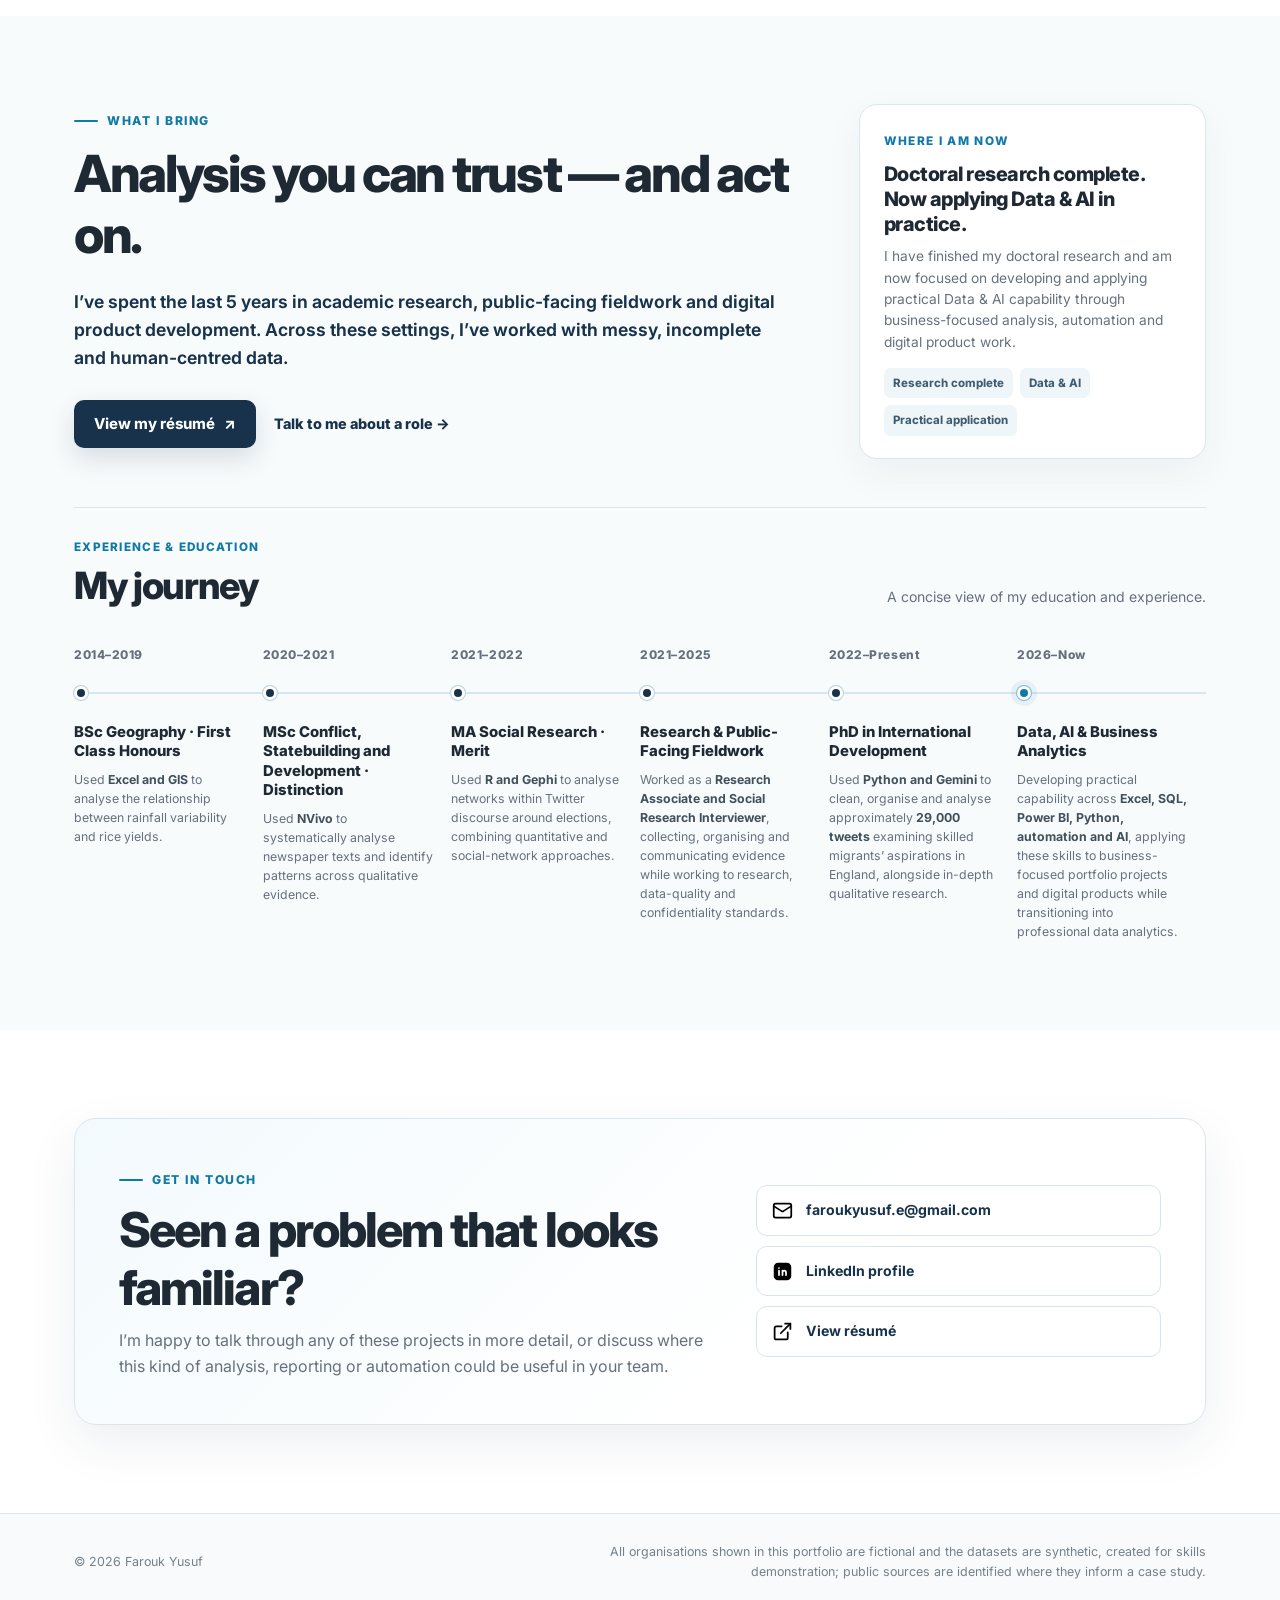
==== commit 9d8d76f6: "Revamp portfolio storytelling and analytical clarity" ====
--- a/index.html
+++ b/index.html
@@ -18,7 +18,7 @@
 <body class="homepage">
 
   <div class="disclaimer-strip">
-    Portfolio projects use fictional organisations and synthetic datasets for demonstration purposes.
+    Independent portfolio · synthetic-data case studies for skills demonstration.
   </div>
 
   <header class="site-header">
@@ -47,10 +47,10 @@
           <h1>Hi, I&rsquo;m <span>Farouk.</span></h1>
           <div class="hero-role">DATA ANALYSIS · BUSINESS INTELLIGENCE · MI &amp; REPORTING · AI-ASSISTED AUTOMATION</div>
           <p class="hero-lead">
-            I use data to spot problems early, uncover cost-saving opportunities and support better business decisions.
+            I use data to help organisations improve performance, identify opportunities and risks, predict future outcomes and make better decisions.
           </p>
           <p class="hero-sub">
-            I&rsquo;ve built my skills in <strong>Excel, SQL, Power BI and Python</strong> through realistic business projects using synthetic data modelled around organisations across audit regulation, housing, automotive, government, travel and insurance.
+            I&rsquo;m proficient in <strong>Excel, SQL, Power BI and Python</strong>, using them to clean, transform and model complex data, automate repeatable reporting, build clear dashboards and communicate findings effectively. I&rsquo;m comfortable delivering end-to-end analytical projects&mdash;from defining the problem and validating the data to analysis, prediction, visualisation and practical recommendations.
           </p>
           <div class="hero-actions">
             <a class="home-btn home-btn-primary" href="#case-studies">Explore case studies <span aria-hidden="true">→</span></a>
@@ -79,11 +79,11 @@
       <div class="container">
         <div class="proof-title" id="values-title">The values I bring</div>
         <div class="proof-grid">
-          <div class="proof-item"><strong>Objective</strong><span>Evidence-led analysis and unbiased reporting.</span></div>
-          <div class="proof-item"><strong>Accuracy</strong><span>Prioritise careful analysis over speed.</span></div>
-          <div class="proof-item"><strong>Analytical</strong><span>Ability to make sound inferences from data.</span></div>
-          <div class="proof-item"><strong>Clear</strong><span>Communicate complex findings clearly to non-technical stakeholders.</span></div>
-          <div class="proof-item"><strong>Responsible</strong><span>Work with data and AI responsibly, with attention to GDPR, data governance and appropriate human oversight.</span></div>
+          <div class="proof-item"><strong>Business Impact</strong><span>I connect analysis to decisions that improve services, reduce costs, manage risks and deliver better outcomes.</span></div>
+          <div class="proof-item"><strong>Reliable Analysis</strong><span>I check data, calculations and assumptions carefully, and communicate uncertainty so conclusions can be trusted.</span></div>
+          <div class="proof-item"><strong>Problem-Solving</strong><span>I break complex business and social problems into clear questions and test competing explanations.</span></div>
+          <div class="proof-item"><strong>Clarity</strong><span>I turn complex analysis into purposeful visuals, clear narratives and practical recommendations.</span></div>
+          <div class="proof-item"><strong>Ownership</strong><span>I take responsibility from defining the problem through analysis, quality assurance, communication and follow-up.</span></div>
         </div>
       </div>
     </section>
@@ -92,7 +92,7 @@
       <div class="container">
         <div class="problems-heading">
           <div>
-            <div class="section-kicker">Problems I&rsquo;d Like to Solve</div>
+            <div class="section-kicker">My Approach</div>
             <h2>Human Impact.</h2>
           </div>
           <p>
@@ -103,32 +103,32 @@
         <div class="problem-grid">
           <article class="problem-card">
             <span class="problem-index">01</span>
-            <h3>Find the real issue</h3>
-            <p>Look beyond headline metrics to uncover the real drivers of business performance or social problems.</p>
+            <h3>Understand</h3>
+            <p>Clarify the business or social problem, the decision required, the people affected, the constraints and the definition of success.</p>
           </article>
 
           <article class="problem-card">
             <span class="problem-index">02</span>
-            <h3>Automate repetitive work</h3>
-            <p>Use SQL, Python, Power Query and AI to remove manual, time-consuming tasks so teams can focus on higher-value work.</p>
+            <h3>Diagnose</h3>
+            <p>Prepare and test the data, compare possible explanations and identify what is genuinely driving the problem.</p>
           </article>
 
           <article class="problem-card">
             <span class="problem-index">03</span>
-            <h3>Test what works</h3>
-            <p>Use data to understand what customers, citizens, users and teams actually need&mdash;and measure which changes improve productivity and outcomes.</p>
+            <h3>Predict</h3>
+            <p>Use historical patterns, assumptions and uncertainty to estimate what may happen next and help decision-makers prepare.</p>
           </article>
 
           <article class="problem-card">
             <span class="problem-index">04</span>
-            <h3>Predict what comes next</h3>
-            <p>Use statistics and machine learning to anticipate demand, cost, delays and operational risk so teams can plan ahead with confidence.</p>
+            <h3>Recommend</h3>
+            <p>Translate the evidence into practical actions, priorities and trade-offs that reflect the decision and its constraints.</p>
           </article>
 
           <article class="problem-card">
             <span class="problem-index">05</span>
-            <h3>Build useful AI automation</h3>
-            <p>Combine data, business rules and generative AI to streamline workflows and reduce friction in everyday business processes responsibly.</p>
+            <h3>Impact</h3>
+            <p>Define success measures and track whether the resulting action delivers the intended business or social outcome.</p>
           </article>
         </div>
       </div>
@@ -142,7 +142,7 @@
             <h2>Six industries. Six practical questions.</h2>
           </div>
           <p>
-            The organisations are fictional, but the analytical challenges are grounded in real operational and regulatory questions: risk, cost, performance, service quality, delay and claims.
+            Each case study connects a real-world analytical challenge to a clear decision, a defensible method and an actionable result.
           </p>
         </div>
 
@@ -155,7 +155,7 @@
             <div class="project-body">
               <div class="project-meta">Risk-based audit supervision</div>
               <h3>Alderwick Reporting Council</h3>
-              <p class="project-question">With limited inspection capacity, which audit firms, quality systems and engagements should receive attention first?</p>
+              <p class="project-question">To help a regulator decide where limited inspection time would have the greatest value, I combined risk signals from 960 audits and identified 38 files&mdash;and three firms&mdash;for expert review.</p>
               <div class="project-tags"><span class="project-tag">Power BI</span><span class="project-tag">SQL</span><span class="project-tag">Python</span><span class="project-tag">Excel</span></div>
               <a class="project-link" href="case-studies/alderwick.html">View case study</a>
             </div>
@@ -169,7 +169,7 @@
             <div class="project-body">
               <div class="project-meta">Contractor performance analysis</div>
               <h3>Hearthstead Housing Group</h3>
-              <p class="project-question">Are contractors genuinely underperforming, or are some simply receiving harder jobs?</p>
+              <p class="project-question">I tested whether repair contractors were being judged unfairly because they received different work. The ranking remained unchanged, revealing one consistently weak contractor and a separate four-month decline.</p>
               <div class="project-tags"><span class="project-tag">SQL</span><span class="project-tag">Power BI</span><span class="project-tag">Excel</span></div>
               <a class="project-link" href="case-studies/hearthstead.html">View case study</a>
             </div>
@@ -183,7 +183,7 @@
             <div class="project-body">
               <div class="project-meta">Supplier performance &amp; cost</div>
               <h3>Arden Automotive Group</h3>
-              <p class="project-question">Are the worst-performing suppliers genuinely unreliable, or just stuck with harder parts to deliver?</p>
+              <p class="project-question">Management suspected a network-wide supplier problem. The analysis showed stable overall performance and isolated the supplier and logistics failures causing shortages and expensive emergency deliveries.</p>
               <div class="project-tags"><span class="project-tag">Excel</span><span class="project-tag">Python</span><span class="project-tag">Power BI</span></div>
               <a class="project-link" href="case-studies/arden.html">View case study</a>
             </div>
@@ -197,7 +197,7 @@
             <div class="project-body">
               <div class="project-meta">Adult social care spending</div>
               <h3>Westborough Council</h3>
-              <p class="project-question">Is the rising social-care bill down to more people needing care, or care itself costing more?</p>
+              <p class="project-question">To explain an £8.25m social-care spending increase, I separated demand, price and service-use effects. Higher caseload drove most growth; fees and care hours were the clearest controllable pressures.</p>
               <div class="project-tags"><span class="project-tag">SQL</span><span class="project-tag">Power BI</span><span class="project-tag">Python</span></div>
               <a class="project-link" href="case-studies/westborough.html">View case study</a>
             </div>
@@ -211,7 +211,7 @@
             <div class="project-body">
               <div class="project-meta">Flight delay &amp; disruption analytics</div>
               <h3>AeroVista Travel Group</h3>
-              <p class="project-question">Why is on-time performance declining, and how much delay actually spreads from one late aircraft?</p>
+              <p class="project-question">I separated an underlying punctuality decline from short-lived disruption. Late arrivals remained a network problem, while the cancellation increase was traced mainly to one aircraft grounding.</p>
               <div class="project-tags"><span class="project-tag">Python</span><span class="project-tag">SQL</span><span class="project-tag">Excel</span></div>
               <a class="project-link" href="case-studies/aerovista.html">View case study</a>
             </div>
@@ -225,7 +225,7 @@
             <div class="project-body">
               <div class="project-meta">Claims &amp; operational insights</div>
               <h3>Albion General Insurance</h3>
-              <p class="project-question">Is the rising claims bill down to more claims happening, or each claim costing more?</p>
+              <p class="project-question">To explain a £3.13m increase in claims costs, I separated claim volume, claim mix and cost per claim. More claims explained 94.7% of the rise, focusing action on capacity and specific cost and rework problems.</p>
               <div class="project-tags"><span class="project-tag">Power BI</span><span class="project-tag">SQL</span><span class="project-tag">Excel</span></div>
               <a class="project-link" href="case-studies/albion.html">View case study</a>
             </div>
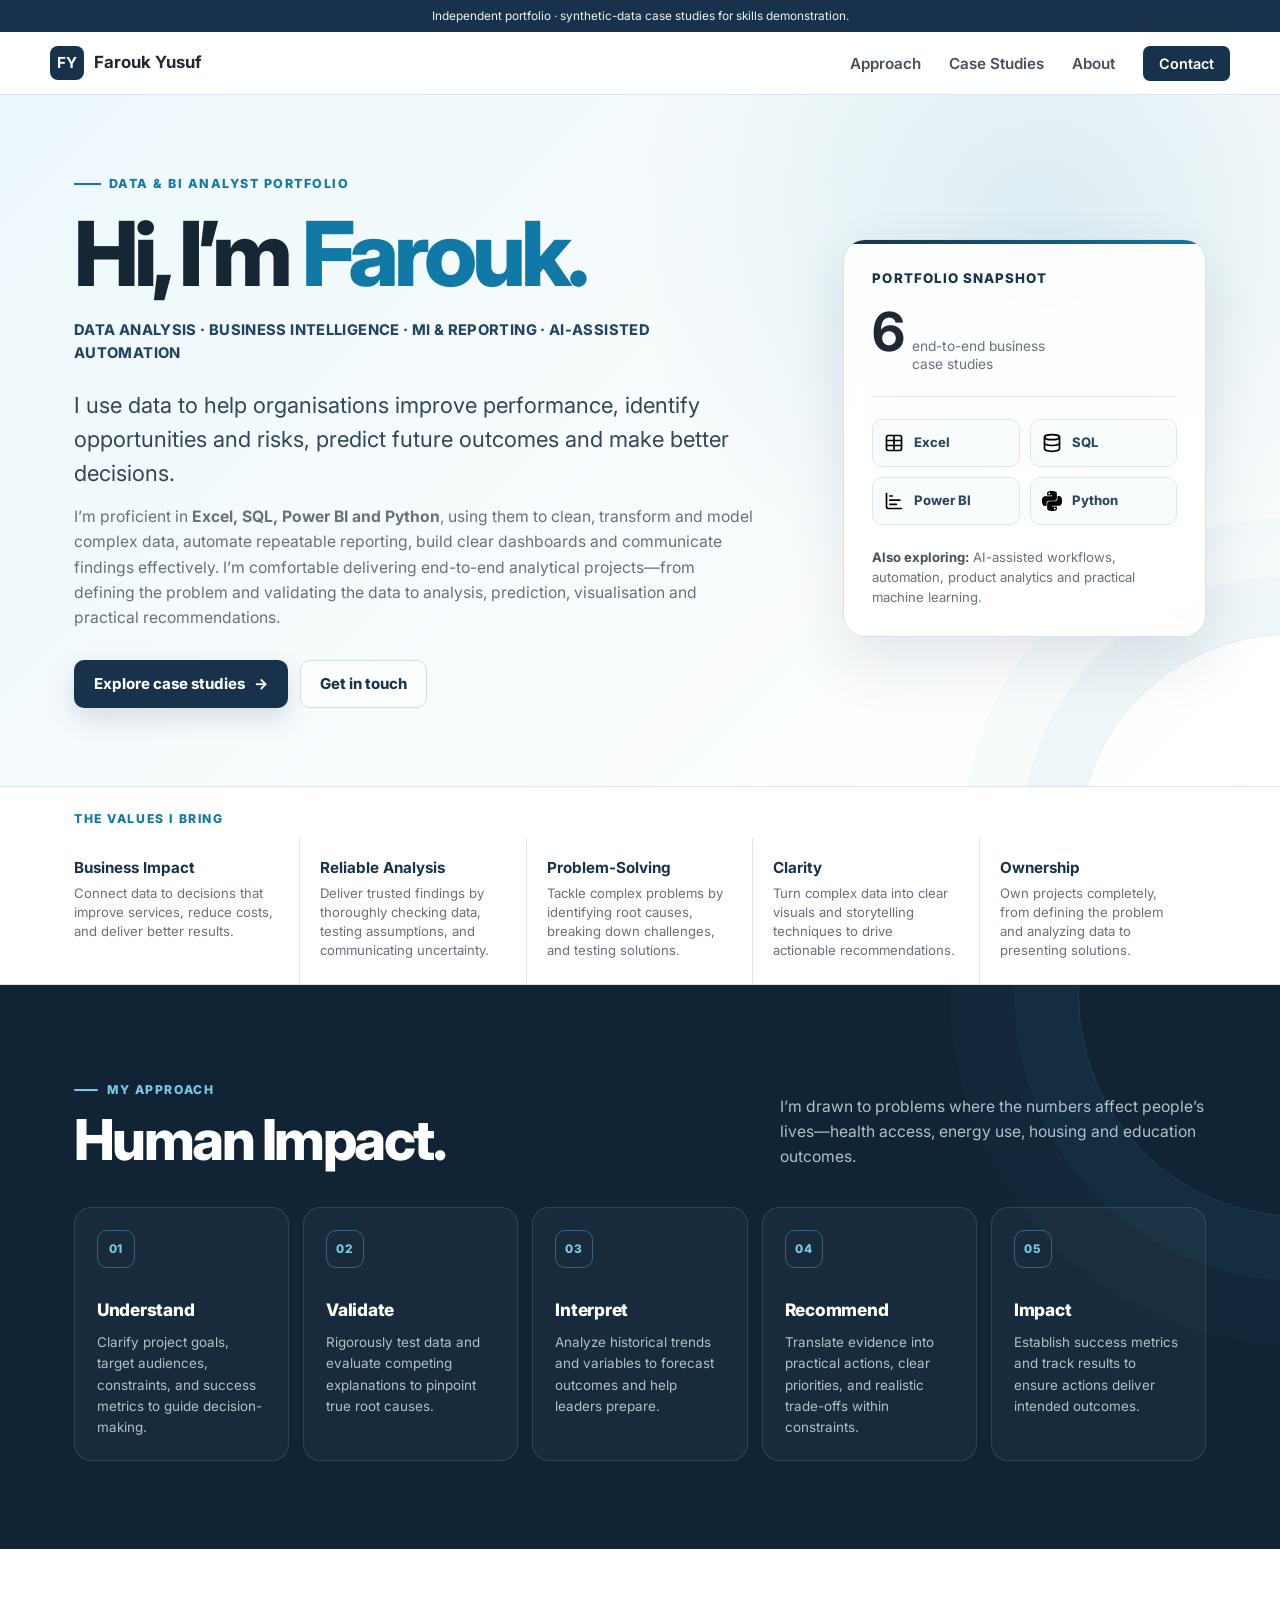
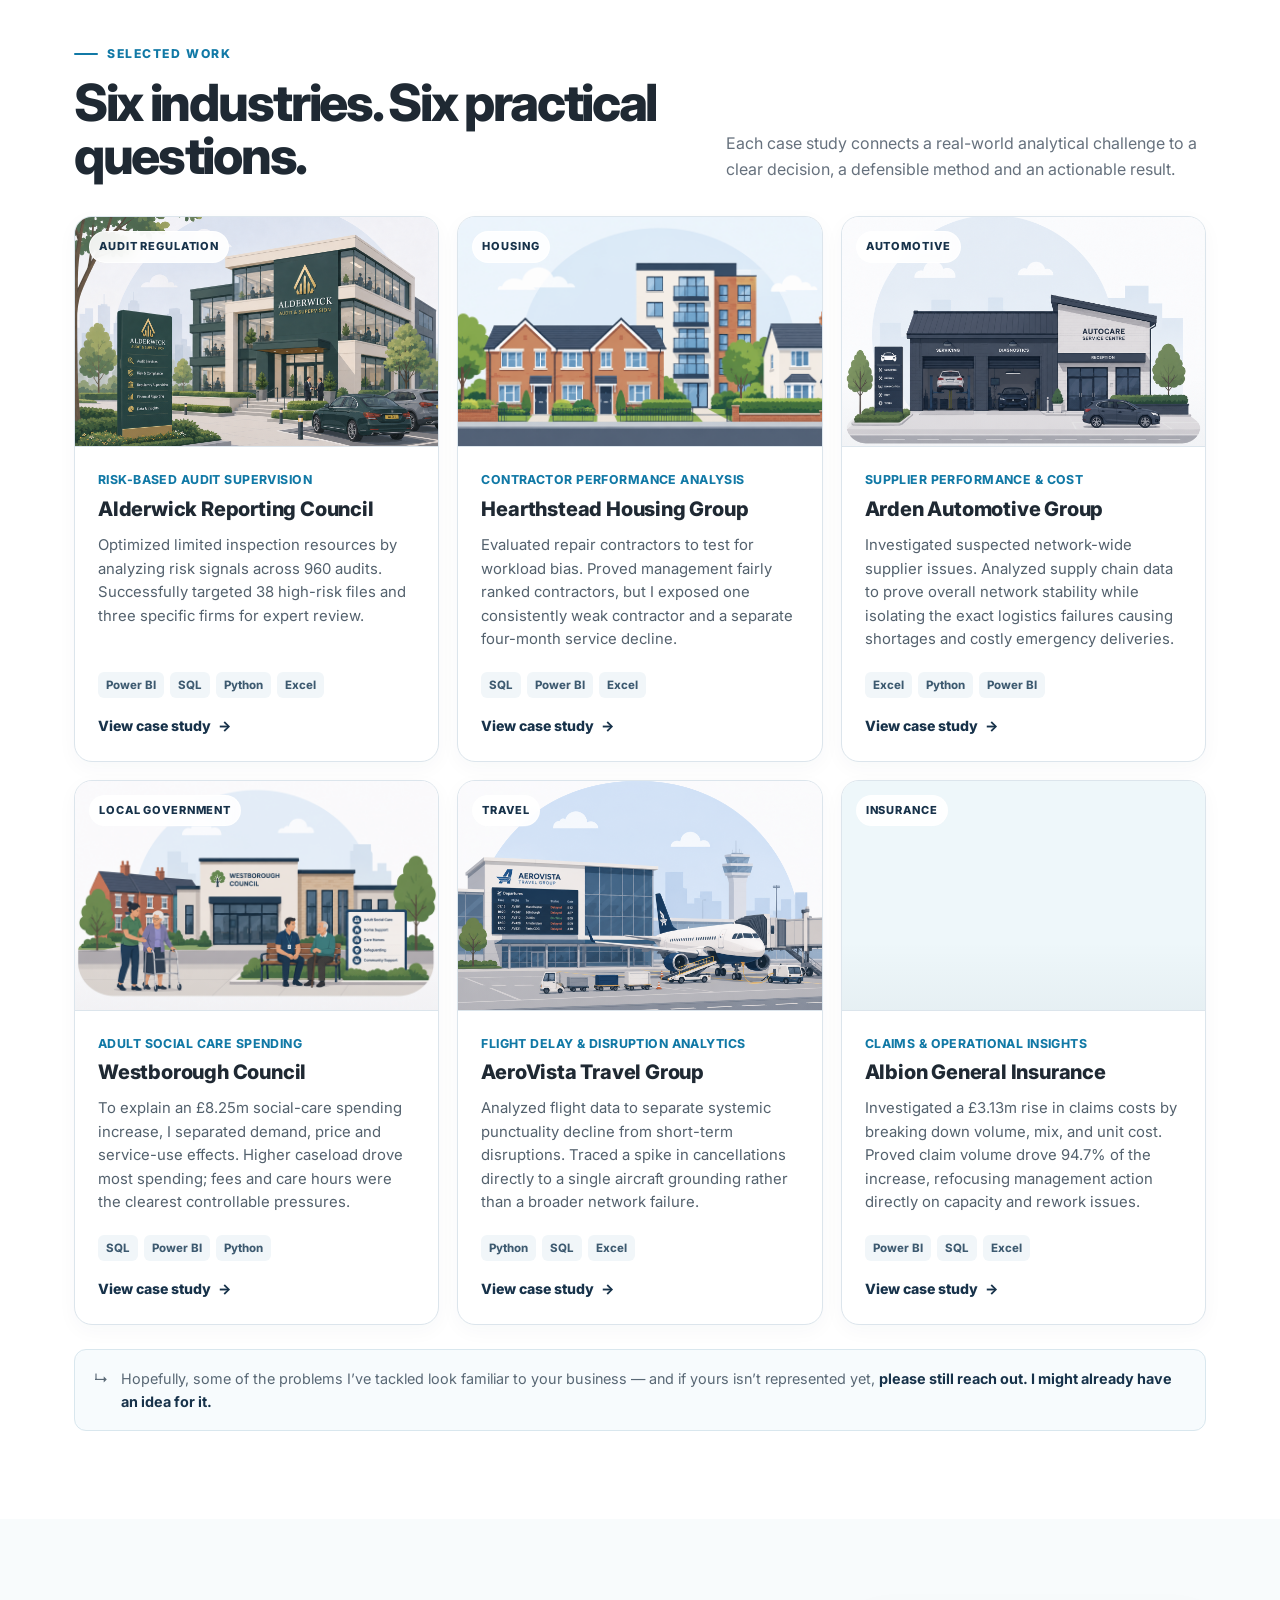
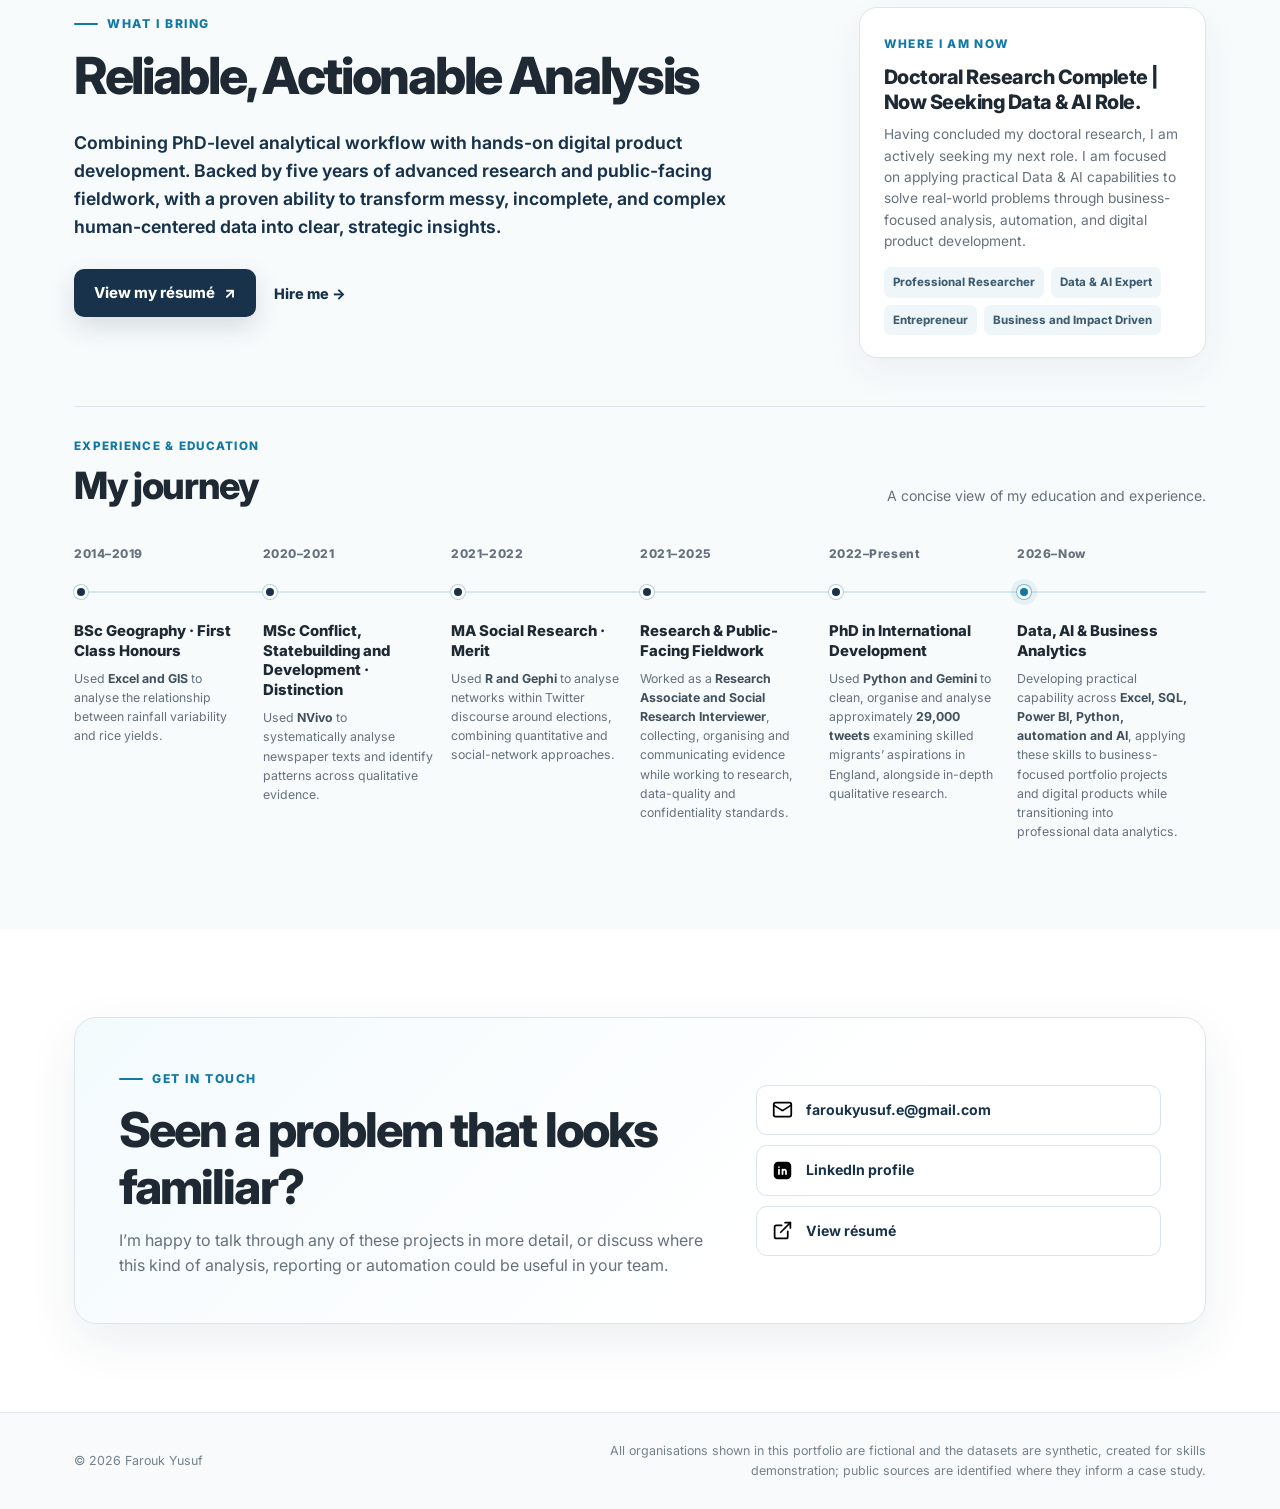
==== commit 5fafc0d1: "Rework homepage copy and tighten card layout - rewrite the values, process and project-card blurbs -" ====
--- a/index.html
+++ b/index.html
@@ -79,11 +79,11 @@
       <div class="container">
         <div class="proof-title" id="values-title">The values I bring</div>
         <div class="proof-grid">
-          <div class="proof-item"><strong>Business Impact</strong><span>I connect analysis to decisions that improve services, reduce costs, manage risks and deliver better outcomes.</span></div>
-          <div class="proof-item"><strong>Reliable Analysis</strong><span>I check data, calculations and assumptions carefully, and communicate uncertainty so conclusions can be trusted.</span></div>
-          <div class="proof-item"><strong>Problem-Solving</strong><span>I break complex business and social problems into clear questions and test competing explanations.</span></div>
-          <div class="proof-item"><strong>Clarity</strong><span>I turn complex analysis into purposeful visuals, clear narratives and practical recommendations.</span></div>
-          <div class="proof-item"><strong>Ownership</strong><span>I take responsibility from defining the problem through analysis, quality assurance, communication and follow-up.</span></div>
+          <div class="proof-item"><strong>Business Impact</strong><span>Connect data to decisions that improve services, reduce costs, and deliver better results.</span></div>
+          <div class="proof-item"><strong>Reliable Analysis</strong><span>Deliver trusted findings by thoroughly checking data, testing assumptions, and communicating uncertainty.</span></div>
+          <div class="proof-item"><strong>Problem-Solving</strong><span>Tackle complex problems by identifying root causes, breaking down challenges, and testing solutions.</span></div>
+          <div class="proof-item"><strong>Clarity</strong><span>Turn complex data into clear visuals and storytelling techniques to drive actionable recommendations.</span></div>
+          <div class="proof-item"><strong>Ownership</strong><span>Own projects completely, from defining the problem and analyzing data to presenting solutions.</span></div>
         </div>
       </div>
     </section>
@@ -104,31 +104,31 @@
           <article class="problem-card">
             <span class="problem-index">01</span>
             <h3>Understand</h3>
-            <p>Clarify the business or social problem, the decision required, the people affected, the constraints and the definition of success.</p>
+            <p>Clarify project goals, target audiences, constraints, and success metrics to guide decision-making.</p>
           </article>
 
           <article class="problem-card">
             <span class="problem-index">02</span>
-            <h3>Diagnose</h3>
-            <p>Prepare and test the data, compare possible explanations and identify what is genuinely driving the problem.</p>
+            <h3>Validate</h3>
+            <p>Rigorously test data and evaluate competing explanations to pinpoint true root causes.</p>
           </article>
 
           <article class="problem-card">
             <span class="problem-index">03</span>
-            <h3>Predict</h3>
-            <p>Use historical patterns, assumptions and uncertainty to estimate what may happen next and help decision-makers prepare.</p>
+            <h3>Interpret</h3>
+            <p>Analyze historical trends and variables to forecast outcomes and help leaders prepare.</p>
           </article>
 
           <article class="problem-card">
             <span class="problem-index">04</span>
             <h3>Recommend</h3>
-            <p>Translate the evidence into practical actions, priorities and trade-offs that reflect the decision and its constraints.</p>
+            <p>Translate evidence into practical actions, clear priorities, and realistic trade-offs within constraints.</p>
           </article>
 
           <article class="problem-card">
             <span class="problem-index">05</span>
             <h3>Impact</h3>
-            <p>Define success measures and track whether the resulting action delivers the intended business or social outcome.</p>
+            <p>Establish success metrics and track results to ensure actions deliver intended outcomes.</p>
           </article>
         </div>
       </div>
@@ -155,7 +155,7 @@
             <div class="project-body">
               <div class="project-meta">Risk-based audit supervision</div>
               <h3>Alderwick Reporting Council</h3>
-              <p class="project-question">To help a regulator decide where limited inspection time would have the greatest value, I combined risk signals from 960 audits and identified 38 files&mdash;and three firms&mdash;for expert review.</p>
+              <p class="project-question">Optimized limited inspection resources by analyzing risk signals across 960 audits. Successfully targeted 38 high-risk files and three specific firms for expert review.</p>
               <div class="project-tags"><span class="project-tag">Power BI</span><span class="project-tag">SQL</span><span class="project-tag">Python</span><span class="project-tag">Excel</span></div>
               <a class="project-link" href="case-studies/alderwick.html">View case study</a>
             </div>
@@ -169,7 +169,7 @@
             <div class="project-body">
               <div class="project-meta">Contractor performance analysis</div>
               <h3>Hearthstead Housing Group</h3>
-              <p class="project-question">I tested whether repair contractors were being judged unfairly because they received different work. The ranking remained unchanged, revealing one consistently weak contractor and a separate four-month decline.</p>
+              <p class="project-question">Evaluated repair contractors to test for workload bias. Proved management fairly ranked contractors, but I exposed one consistently weak contractor and a separate four-month service decline.</p>
               <div class="project-tags"><span class="project-tag">SQL</span><span class="project-tag">Power BI</span><span class="project-tag">Excel</span></div>
               <a class="project-link" href="case-studies/hearthstead.html">View case study</a>
             </div>
@@ -183,7 +183,7 @@
             <div class="project-body">
               <div class="project-meta">Supplier performance &amp; cost</div>
               <h3>Arden Automotive Group</h3>
-              <p class="project-question">Management suspected a network-wide supplier problem. The analysis showed stable overall performance and isolated the supplier and logistics failures causing shortages and expensive emergency deliveries.</p>
+              <p class="project-question">Investigated suspected network-wide supplier issues. Analyzed supply chain data to prove overall network stability while isolating the exact logistics failures causing shortages and costly emergency deliveries.</p>
               <div class="project-tags"><span class="project-tag">Excel</span><span class="project-tag">Python</span><span class="project-tag">Power BI</span></div>
               <a class="project-link" href="case-studies/arden.html">View case study</a>
             </div>
@@ -197,7 +197,7 @@
             <div class="project-body">
               <div class="project-meta">Adult social care spending</div>
               <h3>Westborough Council</h3>
-              <p class="project-question">To explain an £8.25m social-care spending increase, I separated demand, price and service-use effects. Higher caseload drove most growth; fees and care hours were the clearest controllable pressures.</p>
+              <p class="project-question">To explain an £8.25m social-care spending increase, I separated demand, price and service-use effects. Higher caseload drove most spending; fees and care hours were the clearest controllable pressures.</p>
               <div class="project-tags"><span class="project-tag">SQL</span><span class="project-tag">Power BI</span><span class="project-tag">Python</span></div>
               <a class="project-link" href="case-studies/westborough.html">View case study</a>
             </div>
@@ -211,7 +211,7 @@
             <div class="project-body">
               <div class="project-meta">Flight delay &amp; disruption analytics</div>
               <h3>AeroVista Travel Group</h3>
-              <p class="project-question">I separated an underlying punctuality decline from short-lived disruption. Late arrivals remained a network problem, while the cancellation increase was traced mainly to one aircraft grounding.</p>
+              <p class="project-question">Analyzed flight data to separate systemic punctuality decline from short-term disruptions. Traced a spike in cancellations directly to a single aircraft grounding rather than a broader network failure.</p>
               <div class="project-tags"><span class="project-tag">Python</span><span class="project-tag">SQL</span><span class="project-tag">Excel</span></div>
               <a class="project-link" href="case-studies/aerovista.html">View case study</a>
             </div>
@@ -225,7 +225,7 @@
             <div class="project-body">
               <div class="project-meta">Claims &amp; operational insights</div>
               <h3>Albion General Insurance</h3>
-              <p class="project-question">To explain a £3.13m increase in claims costs, I separated claim volume, claim mix and cost per claim. More claims explained 94.7% of the rise, focusing action on capacity and specific cost and rework problems.</p>
+              <p class="project-question">Investigated a £3.13m rise in claims costs by breaking down volume, mix, and unit cost. Proved claim volume drove 94.7% of the increase, refocusing management action directly on capacity and rework issues.</p>
               <div class="project-tags"><span class="project-tag">Power BI</span><span class="project-tag">SQL</span><span class="project-tag">Excel</span></div>
               <a class="project-link" href="case-studies/albion.html">View case study</a>
             </div>
@@ -244,21 +244,21 @@
         <div class="about-home-grid">
           <div class="about-home-copy">
             <div class="section-kicker">What I bring</div>
-            <h2>Analysis you can trust — and act on.</h2>
+            <h2>Reliable, Actionable Analysis</h2>
             <p class="about-emphasis">
-              I&rsquo;ve spent the last 5 years in academic research, public-facing fieldwork and digital product development. Across these settings, I&rsquo;ve worked with messy, incomplete and human-centred data.
+              Combining PhD-level analytical workflow with hands-on digital product development. Backed by five years of advanced research and public-facing fieldwork, with a proven ability to transform messy, incomplete, and complex human-centered data into clear, strategic insights.
             </p>
             <div class="about-actions">
               <a class="home-btn home-btn-primary" href="assets/docs/Farouk_Yusuf_Resume_Data_Analyst.pdf" target="_blank" rel="noopener">View my résumé <span aria-hidden="true">↗</span></a>
-              <a class="text-link" href="#contact">Talk to me about a role →</a>
+              <a class="text-link" href="#contact">Hire me →</a>
             </div>
           </div>
 
           <div class="about-now-card">
             <span class="about-now-label">Where I am now</span>
-            <h3>Doctoral research complete. Now applying Data &amp; AI in practice.</h3>
-            <p>I have finished my doctoral research and am now focused on developing and applying practical Data &amp; AI capability through business-focused analysis, automation and digital product work.</p>
-            <div class="about-now-tags"><span>Research complete</span><span>Data &amp; AI</span><span>Practical application</span></div>
+            <h3>Doctoral Research Complete | Now Seeking Data &amp; AI Role.</h3>
+            <p>Having concluded my doctoral research, I am actively seeking my next role. I am focused on applying practical Data &amp; AI capabilities to solve real-world problems through business-focused analysis, automation, and digital product development.</p>
+            <div class="about-now-tags"><span>Professional Researcher</span><span>Data &amp; AI Expert</span><span>Entrepreneur</span><span>Business and Impact Driven</span></div>
           </div>
         </div>
 
--- a/assets/css/home-overrides.css
+++ b/assets/css/home-overrides.css
@@ -36,7 +36,7 @@
 .problem-card-wide,
 .problem-card:last-child {
   grid-column: auto;
-  min-height: 285px;
+  min-height: 220px;
   padding: 22px;
 }
 
@@ -227,7 +227,7 @@
   .proof-item,
   .proof-item:first-child,
   .proof-item:nth-child(2n),
-  .proof-item:nth-last-child(-n+2),
+  .proof-item:nth-last-child(-n + 2),
   .proof-item:last-child {
     grid-column: auto;
     text-align: left;
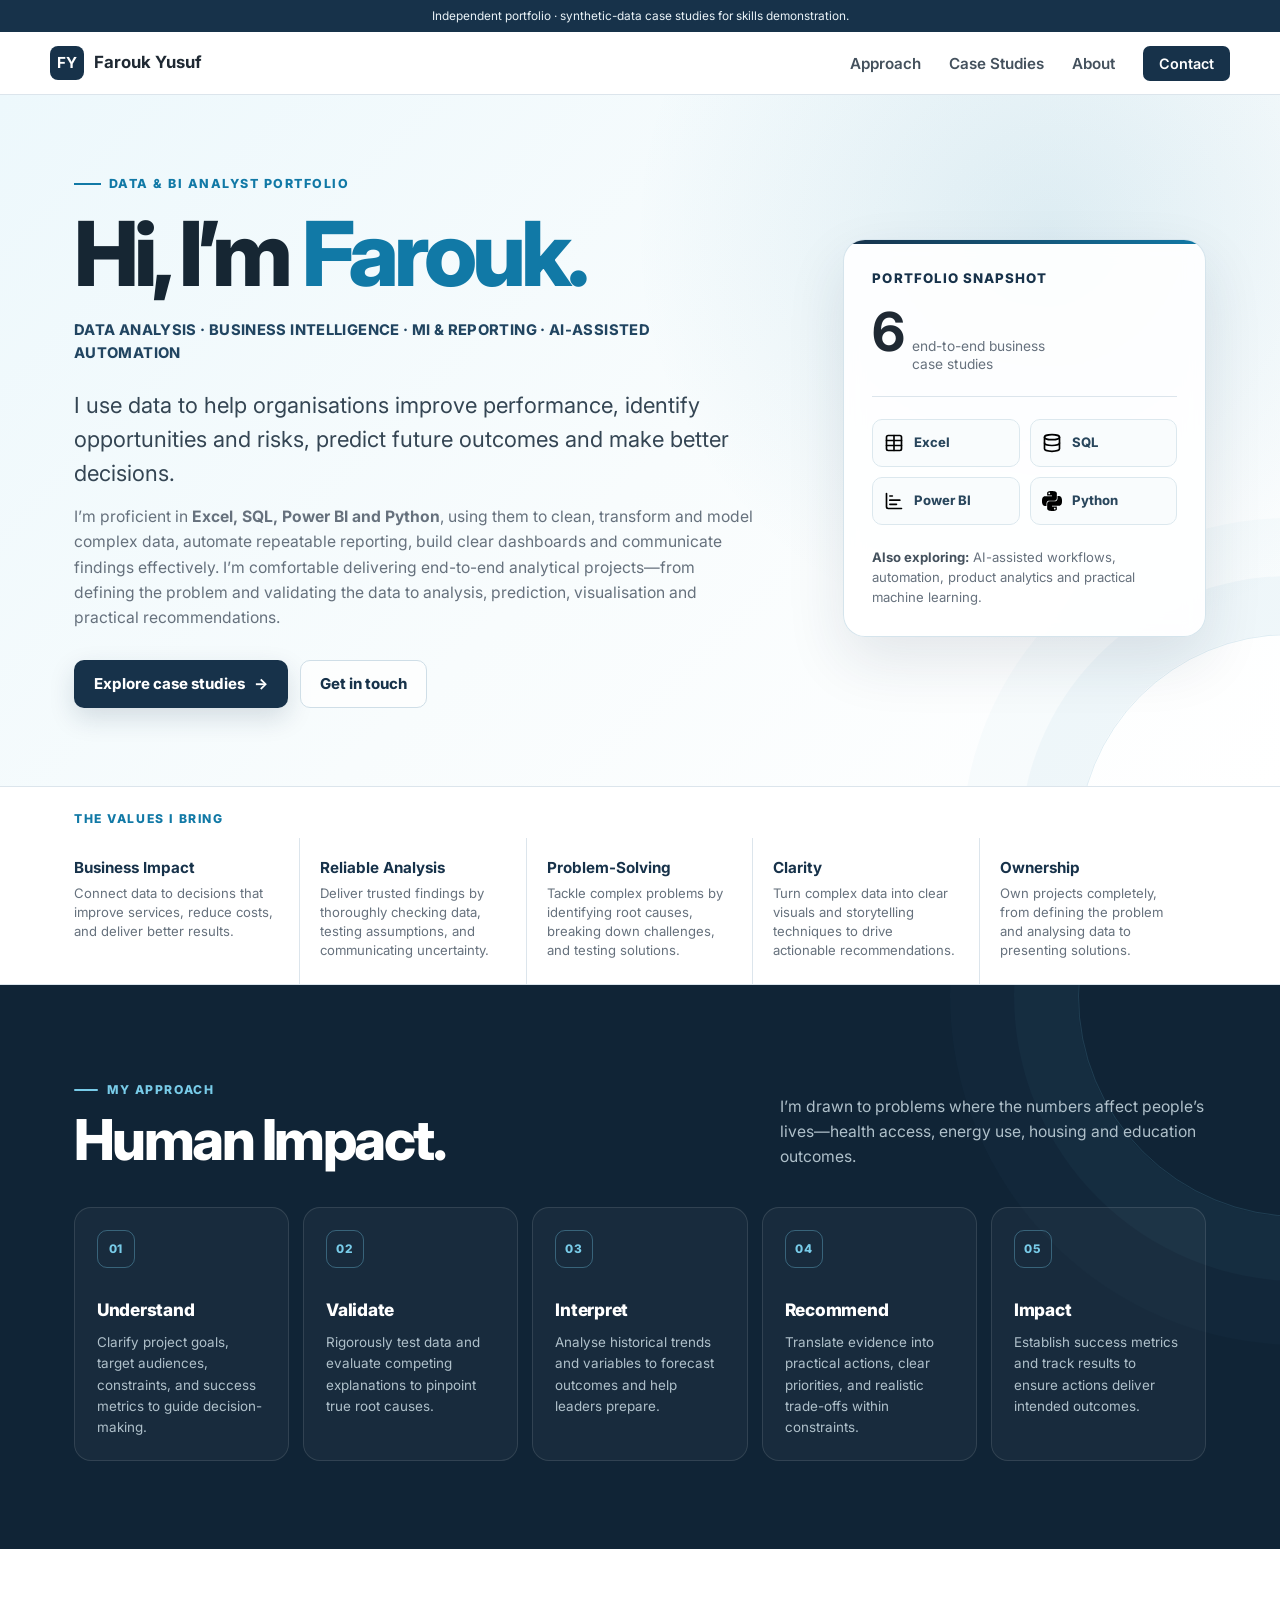
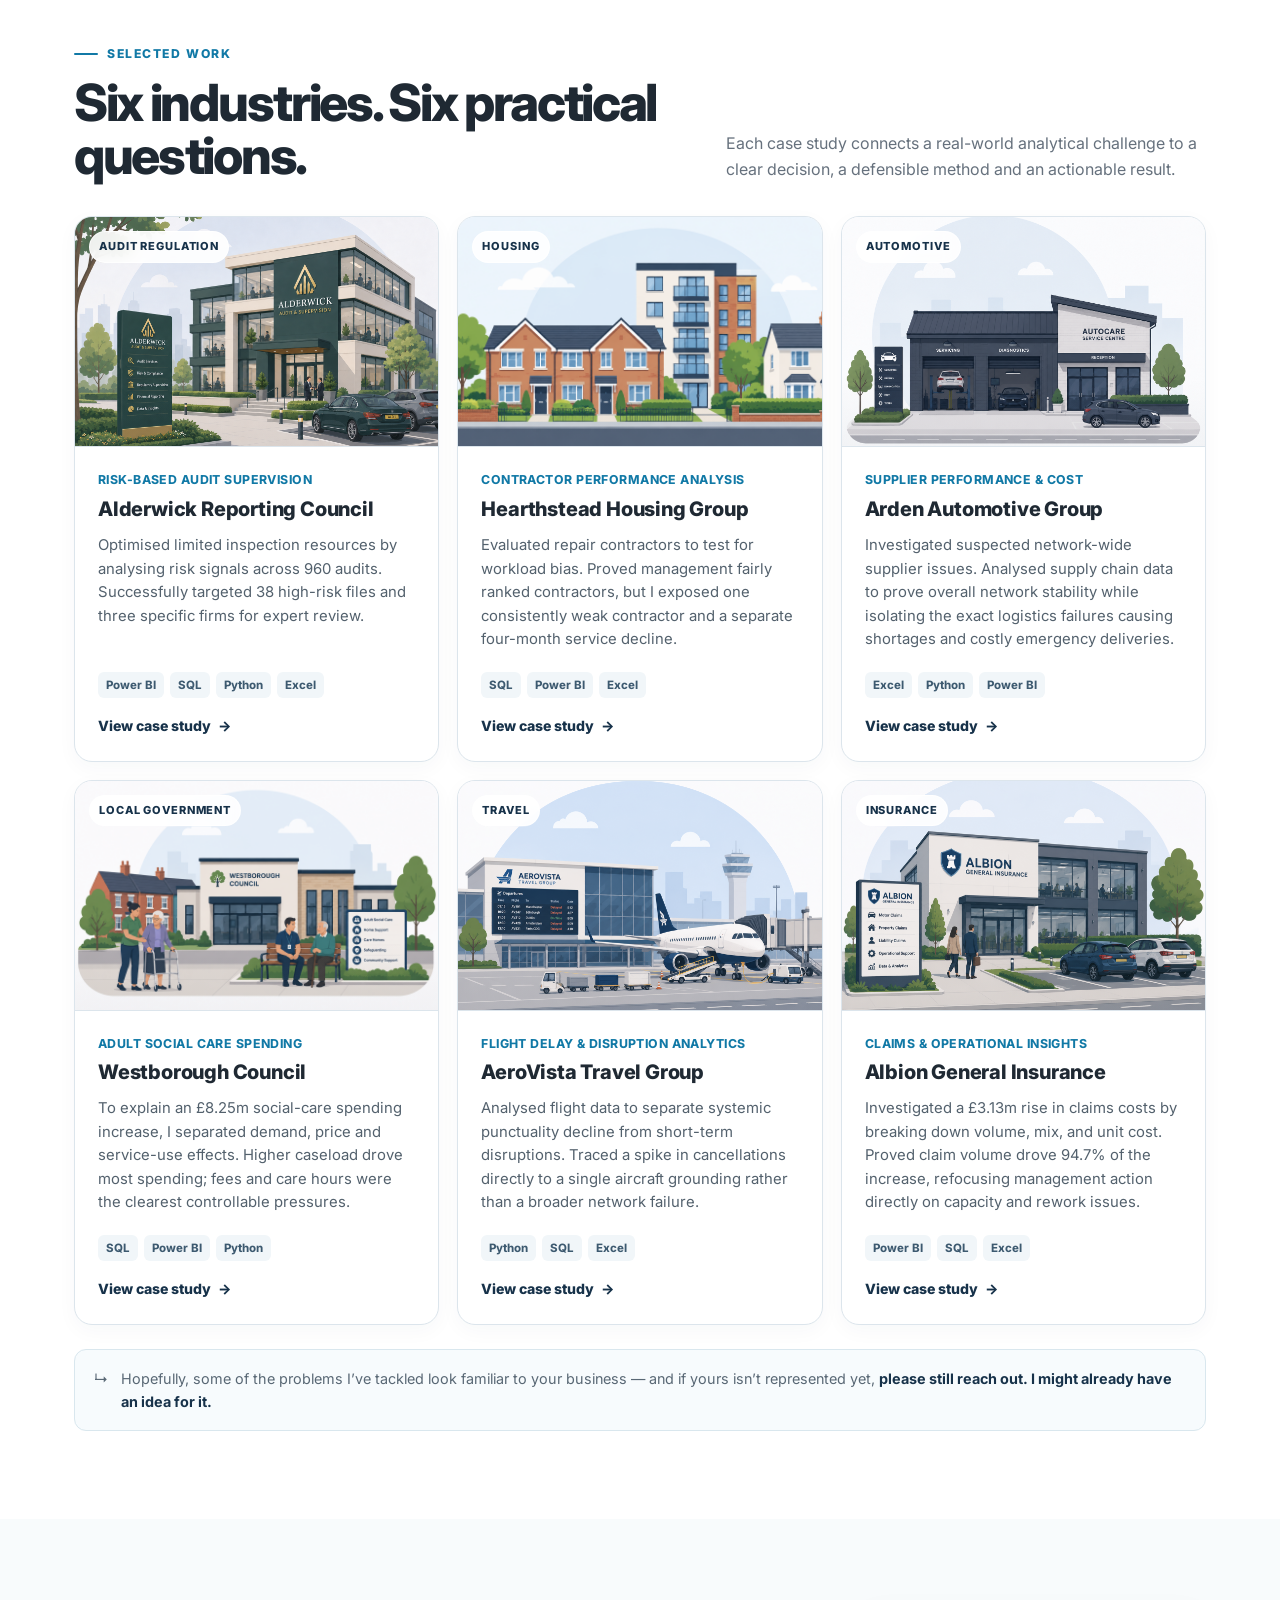
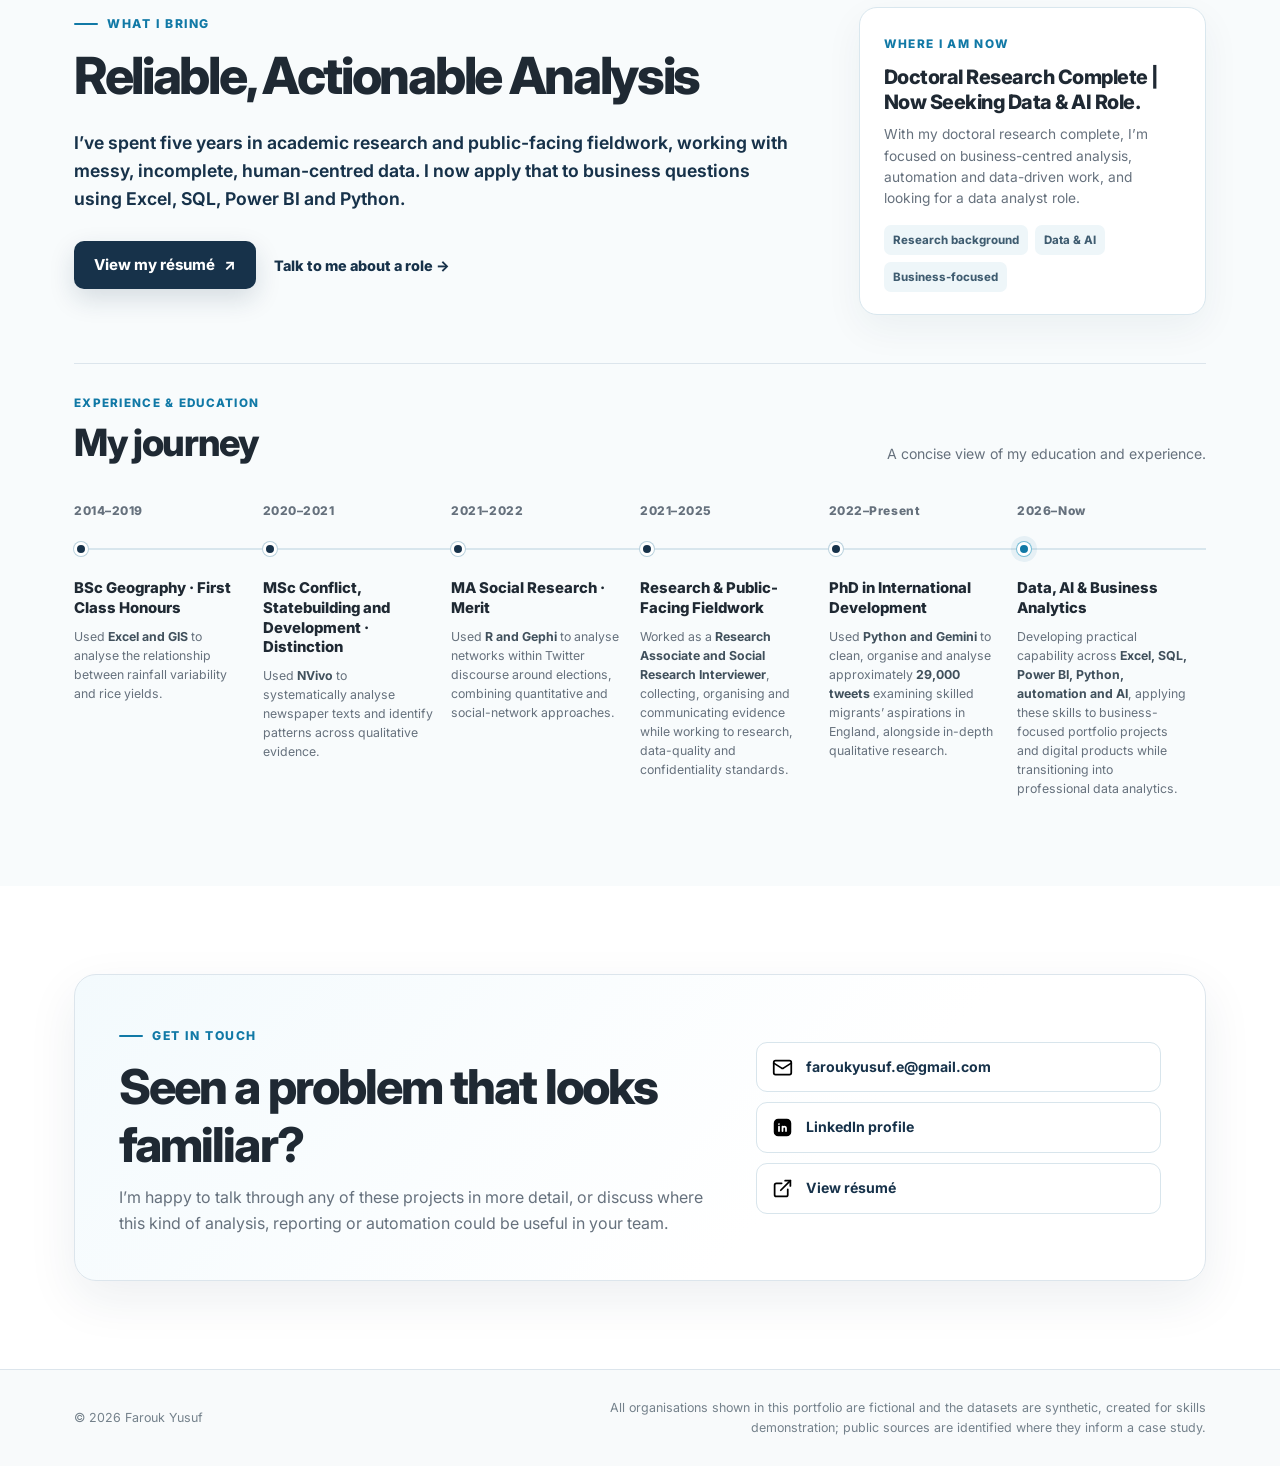
==== commit fd87ef5f: "Tighten About copy and fix UK spelling on the homepage - rewrite the About intro and "where I am now" ====
--- a/index.html
+++ b/index.html
@@ -83,7 +83,7 @@
           <div class="proof-item"><strong>Reliable Analysis</strong><span>Deliver trusted findings by thoroughly checking data, testing assumptions, and communicating uncertainty.</span></div>
           <div class="proof-item"><strong>Problem-Solving</strong><span>Tackle complex problems by identifying root causes, breaking down challenges, and testing solutions.</span></div>
           <div class="proof-item"><strong>Clarity</strong><span>Turn complex data into clear visuals and storytelling techniques to drive actionable recommendations.</span></div>
-          <div class="proof-item"><strong>Ownership</strong><span>Own projects completely, from defining the problem and analyzing data to presenting solutions.</span></div>
+          <div class="proof-item"><strong>Ownership</strong><span>Own projects completely, from defining the problem and analysing data to presenting solutions.</span></div>
         </div>
       </div>
     </section>
@@ -116,7 +116,7 @@
           <article class="problem-card">
             <span class="problem-index">03</span>
             <h3>Interpret</h3>
-            <p>Analyze historical trends and variables to forecast outcomes and help leaders prepare.</p>
+            <p>Analyse historical trends and variables to forecast outcomes and help leaders prepare.</p>
           </article>
 
           <article class="problem-card">
@@ -155,7 +155,7 @@
             <div class="project-body">
               <div class="project-meta">Risk-based audit supervision</div>
               <h3>Alderwick Reporting Council</h3>
-              <p class="project-question">Optimized limited inspection resources by analyzing risk signals across 960 audits. Successfully targeted 38 high-risk files and three specific firms for expert review.</p>
+              <p class="project-question">Optimised limited inspection resources by analysing risk signals across 960 audits. Successfully targeted 38 high-risk files and three specific firms for expert review.</p>
               <div class="project-tags"><span class="project-tag">Power BI</span><span class="project-tag">SQL</span><span class="project-tag">Python</span><span class="project-tag">Excel</span></div>
               <a class="project-link" href="case-studies/alderwick.html">View case study</a>
             </div>
@@ -183,7 +183,7 @@
             <div class="project-body">
               <div class="project-meta">Supplier performance &amp; cost</div>
               <h3>Arden Automotive Group</h3>
-              <p class="project-question">Investigated suspected network-wide supplier issues. Analyzed supply chain data to prove overall network stability while isolating the exact logistics failures causing shortages and costly emergency deliveries.</p>
+              <p class="project-question">Investigated suspected network-wide supplier issues. Analysed supply chain data to prove overall network stability while isolating the exact logistics failures causing shortages and costly emergency deliveries.</p>
               <div class="project-tags"><span class="project-tag">Excel</span><span class="project-tag">Python</span><span class="project-tag">Power BI</span></div>
               <a class="project-link" href="case-studies/arden.html">View case study</a>
             </div>
@@ -211,7 +211,7 @@
             <div class="project-body">
               <div class="project-meta">Flight delay &amp; disruption analytics</div>
               <h3>AeroVista Travel Group</h3>
-              <p class="project-question">Analyzed flight data to separate systemic punctuality decline from short-term disruptions. Traced a spike in cancellations directly to a single aircraft grounding rather than a broader network failure.</p>
+              <p class="project-question">Analysed flight data to separate systemic punctuality decline from short-term disruptions. Traced a spike in cancellations directly to a single aircraft grounding rather than a broader network failure.</p>
               <div class="project-tags"><span class="project-tag">Python</span><span class="project-tag">SQL</span><span class="project-tag">Excel</span></div>
               <a class="project-link" href="case-studies/aerovista.html">View case study</a>
             </div>
@@ -246,19 +246,19 @@
             <div class="section-kicker">What I bring</div>
             <h2>Reliable, Actionable Analysis</h2>
             <p class="about-emphasis">
-              Combining PhD-level analytical workflow with hands-on digital product development. Backed by five years of advanced research and public-facing fieldwork, with a proven ability to transform messy, incomplete, and complex human-centered data into clear, strategic insights.
+              I&rsquo;ve spent five years in academic research and public-facing fieldwork, working with messy, incomplete, human-centred data. I now apply that to business questions using Excel, SQL, Power BI and Python.
             </p>
             <div class="about-actions">
               <a class="home-btn home-btn-primary" href="assets/docs/Farouk_Yusuf_Resume_Data_Analyst.pdf" target="_blank" rel="noopener">View my résumé <span aria-hidden="true">↗</span></a>
-              <a class="text-link" href="#contact">Hire me →</a>
+              <a class="text-link" href="#contact">Talk to me about a role →</a>
             </div>
           </div>
 
           <div class="about-now-card">
             <span class="about-now-label">Where I am now</span>
             <h3>Doctoral Research Complete | Now Seeking Data &amp; AI Role.</h3>
-            <p>Having concluded my doctoral research, I am actively seeking my next role. I am focused on applying practical Data &amp; AI capabilities to solve real-world problems through business-focused analysis, automation, and digital product development.</p>
-            <div class="about-now-tags"><span>Professional Researcher</span><span>Data &amp; AI Expert</span><span>Entrepreneur</span><span>Business and Impact Driven</span></div>
+            <p>With my doctoral research complete, I&rsquo;m focused on business-centred analysis, automation and data-driven work, and looking for a data analyst role.</p>
+            <div class="about-now-tags"><span>Research background</span><span>Data &amp; AI</span><span>Business-focused</span></div>
           </div>
         </div>
 
